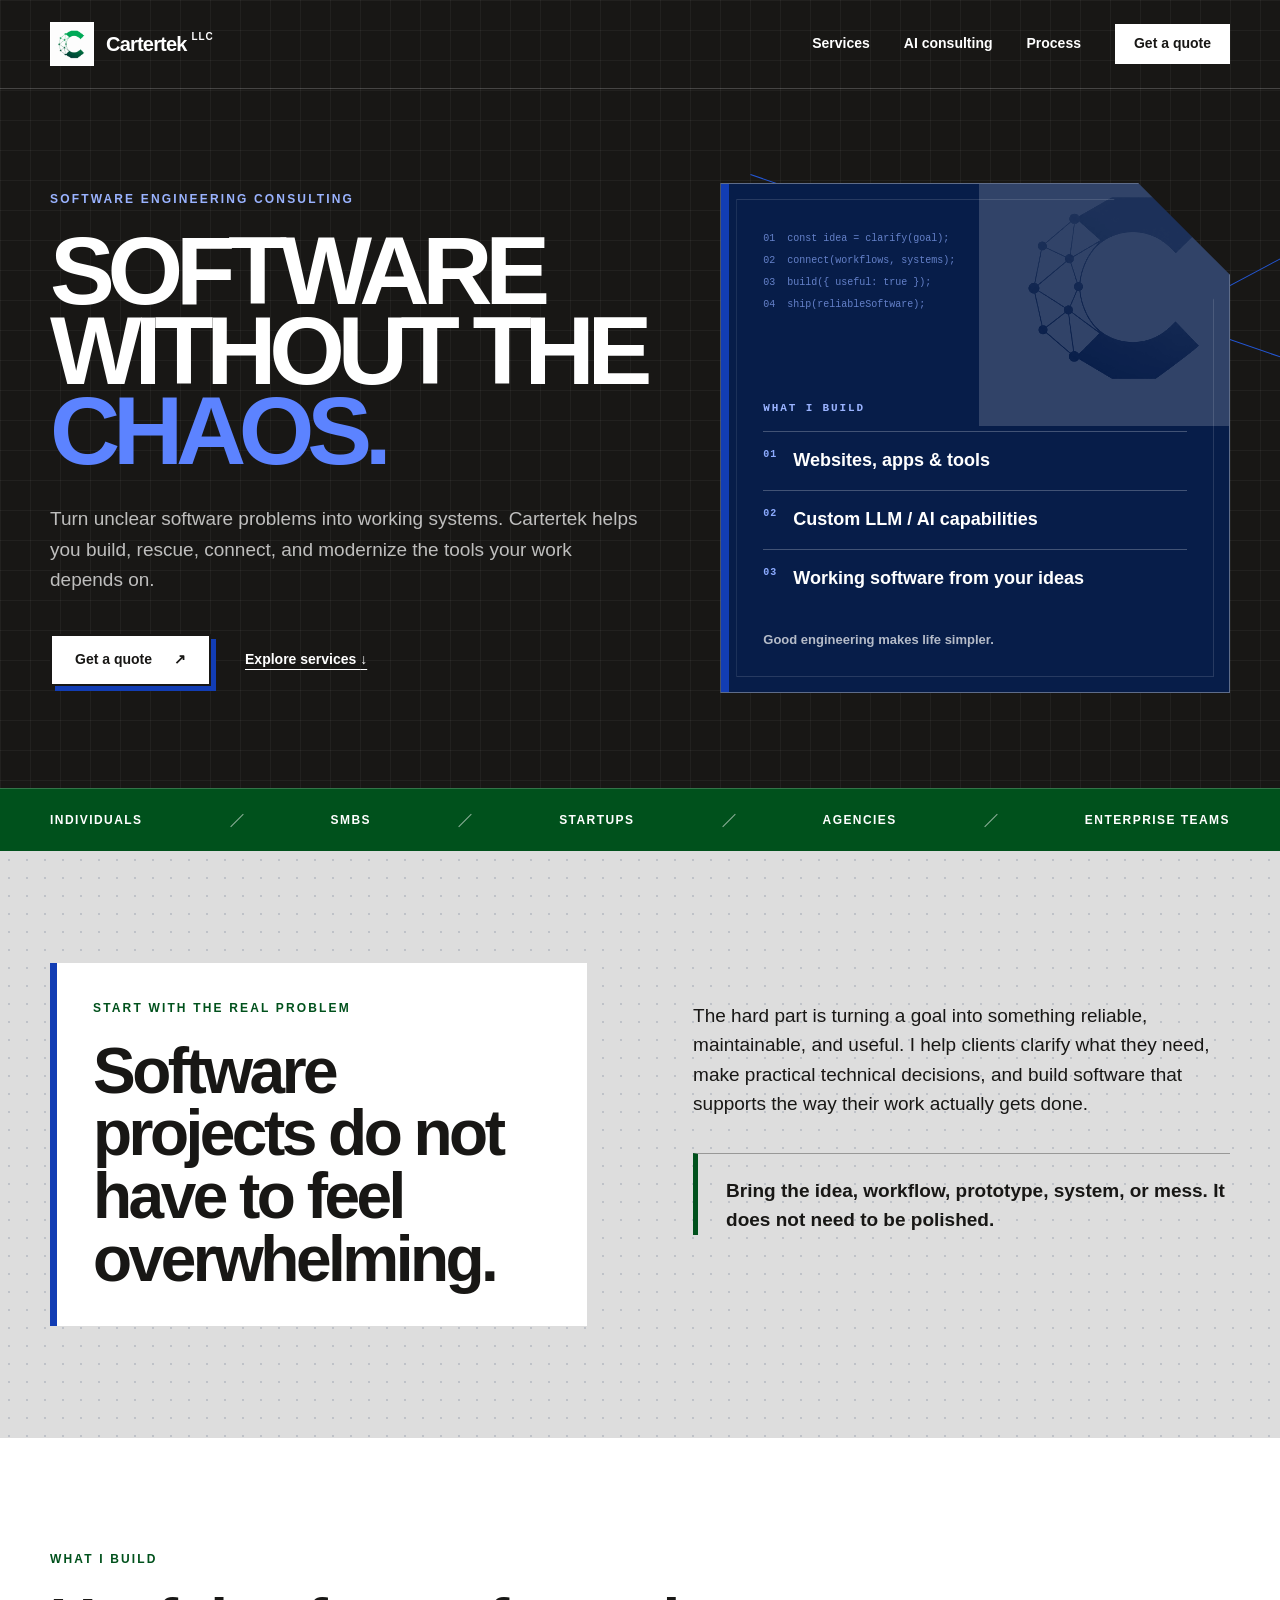
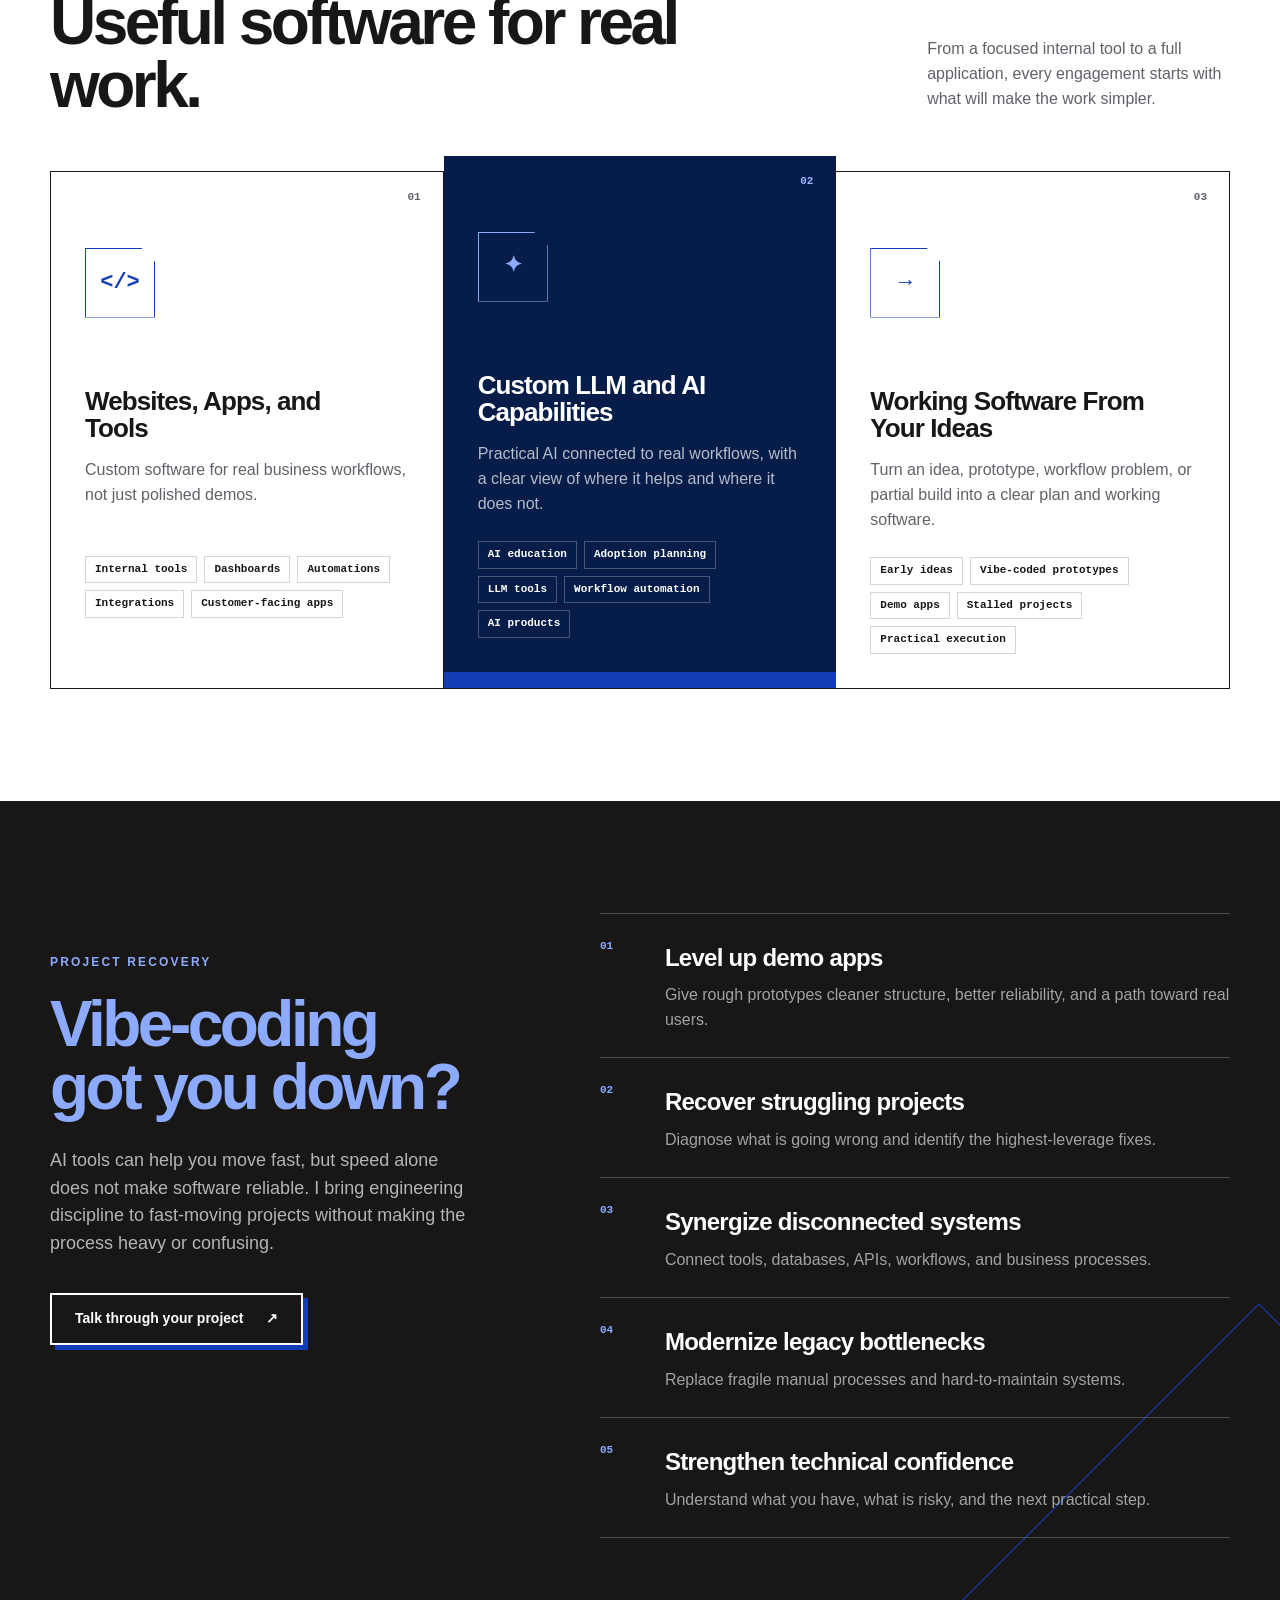
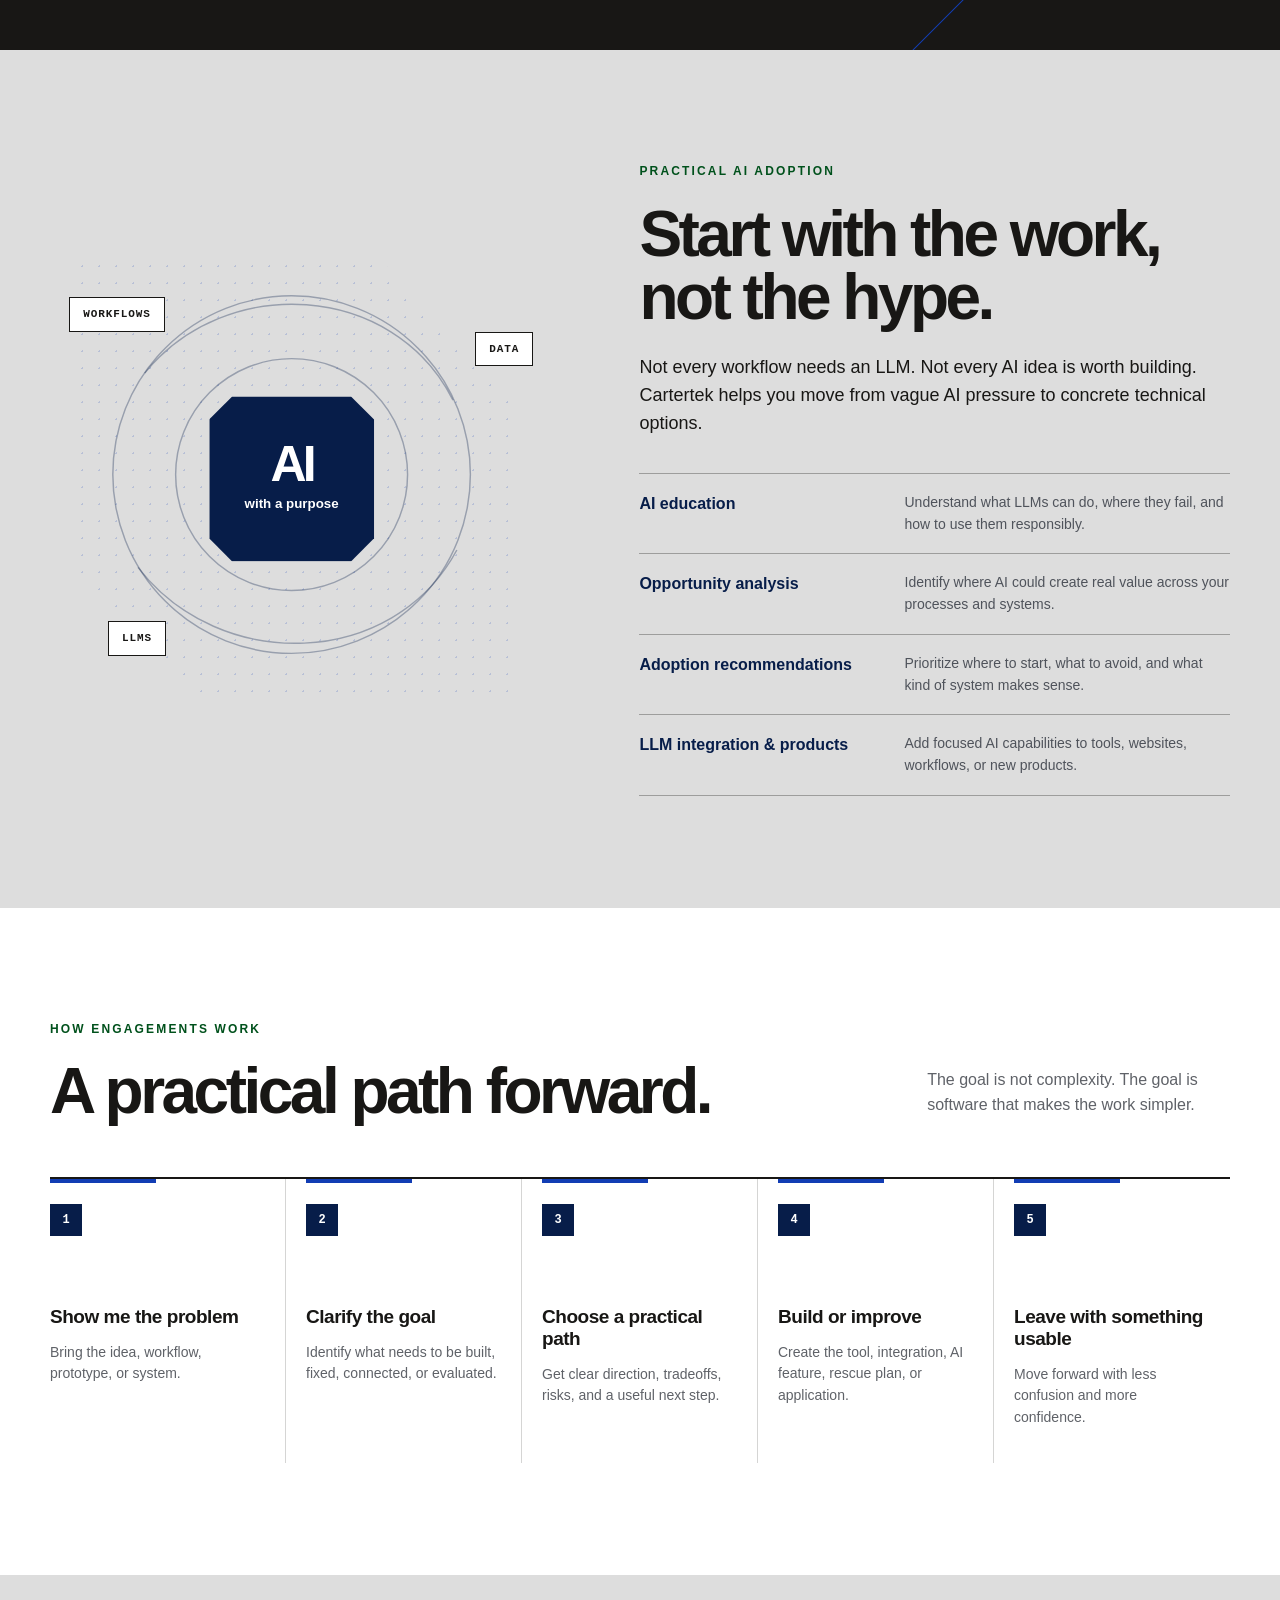
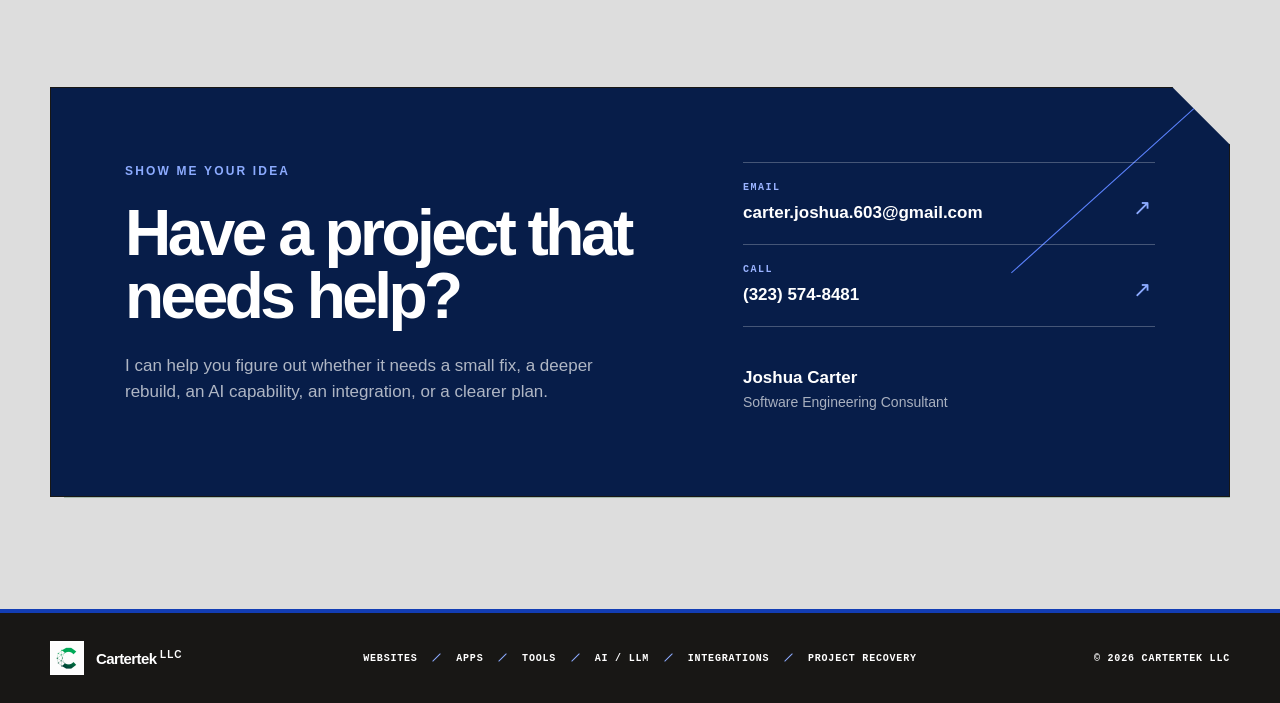
==== index.html @ 367c7fe3 "Align site visuals with Cartertek branding" ====
<!doctype html>
<html lang="en">
<head>
  <meta charset="utf-8">
  <meta name="viewport" content="width=device-width, initial-scale=1">
  <title>Cartertek LLC | Software Engineering Consulting</title>
  <meta name="description" content="Cartertek LLC builds websites, apps, tools, integrations, and practical AI capabilities. Turn your idea, prototype, or struggling project into working software.">
  <meta name="theme-color" content="#181715">
  <meta name="robots" content="index, follow">
  <meta property="og:type" content="website">
  <meta property="og:title" content="Cartertek LLC | Software Without The Chaos">
  <meta property="og:description" content="Practical software engineering for individuals, SMBs, startups, agencies, and enterprise teams.">
  <meta property="og:url" content="https://cartertek.ai/">
  <meta property="og:image" content="https://cartertek.ai/logo-full-square.png">
  <meta property="og:image:alt" content="Cartertek logo">
  <meta name="twitter:card" content="summary_large_image">
  <meta name="twitter:image" content="https://cartertek.ai/logo-full-square.png">
  <link rel="canonical" href="https://cartertek.ai/">
  <link rel="icon" href="favicon-192.png" type="image/png" sizes="192x192">
  <link rel="apple-touch-icon" href="favicon-192.png">
  <link rel="stylesheet" href="styles.css">
</head>
<body>
  <a class="skip-link" href="#main">Skip to content</a>

  <header class="site-header">
    <div class="shell nav-wrap">
      <a class="brand" href="#top" aria-label="Cartertek home">
        <img class="brand-mark" src="logo-full-square.png" alt="" width="44" height="44">
        <span>Cartertek <small>LLC</small></span>
      </a>
      <button class="nav-toggle" type="button" aria-expanded="false" aria-controls="site-nav">
        <span class="sr-only">Toggle navigation</span>
        <span></span><span></span>
      </button>
      <nav id="site-nav" class="site-nav" aria-label="Primary navigation">
        <a href="#services">Services</a>
        <a href="#ai">AI consulting</a>
        <a href="#process">Process</a>
        <a class="button button-small" href="#contact">Get a quote</a>
      </nav>
    </div>
  </header>

  <main id="main">
    <section id="top" class="hero">
      <div class="shell hero-grid">
        <div class="hero-copy">
          <p class="eyebrow">Software engineering consulting</p>
          <h1>Software<br>Without The<br><em>Chaos.</em></h1>
          <p class="hero-lede">Turn unclear software problems into working systems. Cartertek helps you build, rescue, connect, and modernize the tools your work depends on.</p>
          <div class="hero-actions">
            <a class="button" href="mailto:carter.joshua.603@gmail.com?subject=Cartertek%20project%20inquiry">Get a quote <span aria-hidden="true">↗</span></a>
            <a class="text-link" href="#services">Explore services <span aria-hidden="true">↓</span></a>
          </div>
        </div>
        <div class="hero-panel" aria-label="Cartertek service overview">
          <div class="code-field" aria-hidden="true">
            <span>01&nbsp; const idea = clarify(goal);</span>
            <span>02&nbsp; connect(workflows, systems);</span>
            <span>03&nbsp; build({ useful: true });</span>
            <span>04&nbsp; ship(reliableSoftware);</span>
          </div>
          <img class="hero-brand-mark" src="logo-full-square.png" alt="" width="1024" height="1024">
          <p class="panel-kicker">What I build</p>
          <ul>
            <li><span>01</span> Websites, apps &amp; tools</li>
            <li><span>02</span> Custom LLM / AI capabilities</li>
            <li><span>03</span> Working software from your ideas</li>
          </ul>
          <p class="panel-note">Good engineering makes life simpler.</p>
        </div>
      </div>
      <div class="audience-strip" aria-label="Clients served">
        <div class="shell">
          <span>Individuals</span><i></i><span>SMBs</span><i></i><span>Startups</span><i></i><span>Agencies</span><i></i><span>Enterprise teams</span>
        </div>
      </div>
    </section>

    <section class="intro section">
      <div class="shell split">
        <div>
          <p class="eyebrow">Start with the real problem</p>
          <h2>Software projects do not have to feel overwhelming.</h2>
        </div>
        <div class="intro-copy">
          <p>The hard part is turning a goal into something reliable, maintainable, and useful. I help clients clarify what they need, make practical technical decisions, and build software that supports the way their work actually gets done.</p>
          <p class="pull-quote">Bring the idea, workflow, prototype, system, or mess. It does not need to be polished.</p>
        </div>
      </div>
    </section>

    <section id="services" class="services section">
      <div class="shell">
        <div class="section-heading">
          <div>
            <p class="eyebrow">What I build</p>
            <h2>Useful software for real work.</h2>
          </div>
          <p>From a focused internal tool to a full application, every engagement starts with what will make the work simpler.</p>
        </div>
        <div class="service-grid">
          <article class="service-card">
            <span class="card-number">01</span>
            <div class="service-icon" aria-hidden="true">&lt;/&gt;</div>
            <h3>Websites, Apps, and Tools</h3>
            <p>Custom software for real business workflows, not just polished demos.</p>
            <ul class="tag-list" aria-label="Examples">
              <li>Internal tools</li><li>Dashboards</li><li>Automations</li><li>Integrations</li><li>Customer-facing apps</li>
            </ul>
          </article>
          <article class="service-card featured">
            <span class="card-number">02</span>
            <div class="service-icon" aria-hidden="true">✦</div>
            <h3>Custom LLM and AI Capabilities</h3>
            <p>Practical AI connected to real workflows, with a clear view of where it helps and where it does not.</p>
            <ul class="tag-list" aria-label="Examples">
              <li>AI education</li><li>Adoption planning</li><li>LLM tools</li><li>Workflow automation</li><li>AI products</li>
            </ul>
          </article>
          <article class="service-card">
            <span class="card-number">03</span>
            <div class="service-icon" aria-hidden="true">→</div>
            <h3>Working Software From Your Ideas</h3>
            <p>Turn an idea, prototype, workflow problem, or partial build into a clear plan and working software.</p>
            <ul class="tag-list" aria-label="Examples">
              <li>Early ideas</li><li>Vibe-coded prototypes</li><li>Demo apps</li><li>Stalled projects</li><li>Practical execution</li>
            </ul>
          </article>
        </div>
      </div>
    </section>

    <section class="recovery section">
      <div class="shell recovery-grid">
        <div class="recovery-lead">
          <p class="eyebrow light">Project recovery</p>
          <h2>Vibe-coding got you down?</h2>
          <p>AI tools can help you move fast, but speed alone does not make software reliable. I bring engineering discipline to fast-moving projects without making the process heavy or confusing.</p>
          <a class="button button-light" href="#contact">Talk through your project <span aria-hidden="true">↗</span></a>
        </div>
        <div class="capability-list">
          <article>
            <span>01</span><div><h3>Level up demo apps</h3><p>Give rough prototypes cleaner structure, better reliability, and a path toward real users.</p></div>
          </article>
          <article>
            <span>02</span><div><h3>Recover struggling projects</h3><p>Diagnose what is going wrong and identify the highest-leverage fixes.</p></div>
          </article>
          <article>
            <span>03</span><div><h3>Synergize disconnected systems</h3><p>Connect tools, databases, APIs, workflows, and business processes.</p></div>
          </article>
          <article>
            <span>04</span><div><h3>Modernize legacy bottlenecks</h3><p>Replace fragile manual processes and hard-to-maintain systems.</p></div>
          </article>
          <article>
            <span>05</span><div><h3>Strengthen technical confidence</h3><p>Understand what you have, what is risky, and the next practical step.</p></div>
          </article>
        </div>
      </div>
    </section>

    <section id="ai" class="ai-section section">
      <div class="shell ai-grid">
        <div class="ai-visual" aria-hidden="true">
          <div class="signal signal-a">Workflows</div>
          <div class="signal signal-b">Data</div>
          <div class="signal signal-c">LLMs</div>
          <div class="signal-core"><span>AI</span><small>with a purpose</small></div>
          <svg viewBox="0 0 500 500" focusable="false">
            <circle cx="250" cy="250" r="185"></circle>
            <circle cx="250" cy="250" r="120"></circle>
            <path d="M98 145C181 42 355 50 417 173M91 346c85 110 264 105 330-18"></path>
          </svg>
        </div>
        <div class="ai-copy">
          <p class="eyebrow">Practical AI adoption</p>
          <h2>Start with the work, not the hype.</h2>
          <p>Not every workflow needs an LLM. Not every AI idea is worth building. Cartertek helps you move from vague AI pressure to concrete technical options.</p>
          <div class="ai-offers">
            <p><strong>AI education</strong><span>Understand what LLMs can do, where they fail, and how to use them responsibly.</span></p>
            <p><strong>Opportunity analysis</strong><span>Identify where AI could create real value across your processes and systems.</span></p>
            <p><strong>Adoption recommendations</strong><span>Prioritize where to start, what to avoid, and what kind of system makes sense.</span></p>
            <p><strong>LLM integration &amp; products</strong><span>Add focused AI capabilities to tools, websites, workflows, or new products.</span></p>
          </div>
        </div>
      </div>
    </section>

    <section id="process" class="process section">
      <div class="shell">
        <div class="section-heading">
          <div><p class="eyebrow">How engagements work</p><h2>A practical path forward.</h2></div>
          <p>The goal is not complexity. The goal is software that makes the work simpler.</p>
        </div>
        <ol class="process-list">
          <li><span>1</span><h3>Show me the problem</h3><p>Bring the idea, workflow, prototype, or system.</p></li>
          <li><span>2</span><h3>Clarify the goal</h3><p>Identify what needs to be built, fixed, connected, or evaluated.</p></li>
          <li><span>3</span><h3>Choose a practical path</h3><p>Get clear direction, tradeoffs, risks, and a useful next step.</p></li>
          <li><span>4</span><h3>Build or improve</h3><p>Create the tool, integration, AI feature, rescue plan, or application.</p></li>
          <li><span>5</span><h3>Leave with something usable</h3><p>Move forward with less confusion and more confidence.</p></li>
        </ol>
      </div>
    </section>

    <section id="contact" class="contact section">
      <div class="shell contact-card">
        <div>
          <p class="eyebrow light">Show me your idea</p>
          <h2>Have a project that needs help?</h2>
          <p>I can help you figure out whether it needs a small fix, a deeper rebuild, an AI capability, an integration, or a clearer plan.</p>
        </div>
        <div class="contact-actions">
          <a class="contact-link" href="mailto:carter.joshua.603@gmail.com?subject=Cartertek%20project%20inquiry">
            <span>Email</span>
            <strong>carter.joshua.603@gmail.com</strong>
            <i aria-hidden="true">↗</i>
          </a>
          <a class="contact-link" href="tel:+13235748481">
            <span>Call</span>
            <strong>(323) 574-8481</strong>
            <i aria-hidden="true">↗</i>
          </a>
          <p class="consultant"><strong>Joshua Carter</strong><br>Software Engineering Consultant</p>
        </div>
      </div>
    </section>
  </main>

  <footer class="site-footer">
    <div class="shell footer-grid">
      <a class="brand footer-brand" href="#top"><img class="brand-mark" src="logo-full-square.png" alt="" width="44" height="44"><span>Cartertek <small>LLC</small></span></a>
      <p>Websites <i></i> Apps <i></i> Tools <i></i> AI / LLM <i></i> Integrations <i></i> Project Recovery</p>
      <p>© <span id="year">2026</span> Cartertek LLC</p>
    </div>
  </footer>
  <script src="script.js"></script>
</body>
</html>
---- styles.css ----
:root {
  --ink: #181715;
  --navy: #071d49;
  --cobalt: #123db4;
  --blue: #2357d7;
  --green: #00511c;
  --gray: #dddddd;
  --paper: #ffffff;
  --muted: #5f6268;
  --line: rgba(24, 23, 21, .18);
  --shell: min(1180px, calc(100% - 40px));
}

* { box-sizing: border-box; }
html { scroll-behavior: smooth; }
body {
  margin: 0;
  color: var(--ink);
  background: var(--paper);
  font-family: Arial, Helvetica, sans-serif;
  font-size: 16px;
  line-height: 1.55;
  -webkit-font-smoothing: antialiased;
  overflow-x: hidden;
}
a { color: inherit; }
button, a { -webkit-tap-highlight-color: transparent; }
a:focus-visible, button:focus-visible { outline: 3px solid #5c83ff; outline-offset: 4px; }
.shell { width: var(--shell); margin-inline: auto; }
.section { padding: 112px 0; }
.sr-only {
  position: absolute; width: 1px; height: 1px; padding: 0; margin: -1px;
  overflow: hidden; clip: rect(0, 0, 0, 0); white-space: nowrap; border: 0;
}
.skip-link {
  position: fixed; left: 16px; top: -60px; z-index: 100;
  padding: 12px 18px; background: var(--paper); color: var(--ink); font-weight: 800;
}
.skip-link:focus { top: 16px; }

.site-header {
  position: absolute; inset: 0 0 auto; z-index: 20;
  color: var(--paper); border-bottom: 1px solid rgba(255,255,255,.2);
}
.nav-wrap { height: 88px; display: flex; align-items: center; justify-content: space-between; }
.brand { display: inline-flex; align-items: center; gap: 12px; font-weight: 850; font-size: 20px; text-decoration: none; letter-spacing: -.04em; }
.brand small { font-size: 10px; letter-spacing: .1em; vertical-align: top; }
.brand-mark {
  width: 44px; height: 44px; object-fit: cover; display: block;
  border: 1px solid rgba(255,255,255,.3); background: var(--paper);
}
.site-nav { display: flex; align-items: center; gap: 34px; }
.site-nav > a { font-size: 14px; font-weight: 700; text-decoration: none; }
.site-nav > a:not(.button):hover { color: #9ab3ff; }
.nav-toggle { display: none; }
.button {
  display: inline-flex; align-items: center; justify-content: center; gap: 22px; min-height: 52px;
  padding: 0 23px; border: 2px solid var(--ink); background: var(--paper); color: var(--ink);
  font-size: 14px; font-weight: 850; text-decoration: none; box-shadow: 5px 5px 0 var(--cobalt);
  transition: transform .2s, box-shadow .2s, background .2s;
}
.button:hover { transform: translate(2px, 2px); box-shadow: 2px 2px 0 var(--cobalt); background: var(--gray); }
.button-small { min-height: 40px; padding: 0 17px; box-shadow: none; border-color: var(--paper); }

.hero {
  position: relative; overflow: hidden; padding-top: 88px; color: var(--paper);
  background-color: var(--ink);
  background-image:
    linear-gradient(rgba(255,255,255,.045) 1px, transparent 1px),
    linear-gradient(90deg, rgba(255,255,255,.045) 1px, transparent 1px);
  background-size: 30px 30px;
}
.hero::before, .hero::after {
  content: ""; position: absolute; pointer-events: none; z-index: 0;
  width: 48vw; height: 1px; background: var(--blue); transform-origin: right center;
}
.hero::before { right: -8vw; top: 24%; transform: rotate(-28deg); }
.hero::after { right: -4vw; top: 44%; transform: rotate(19deg); }
.hero-grid { position: relative; z-index: 1; min-height: 700px; display: grid; grid-template-columns: 1.08fr .92fr; align-items: center; gap: 72px; padding-block: 70px; }
.eyebrow { margin: 0 0 22px; color: var(--green); font-size: 12px; font-weight: 900; text-transform: uppercase; letter-spacing: .18em; }
.eyebrow.light { color: #8cabff; }
.hero .eyebrow { color: #9ab3ff; }
.hero h1 {
  max-width: 730px; margin: 0; font-size: clamp(64px, 7.6vw, 112px); line-height: .82;
  letter-spacing: -.075em; text-transform: uppercase; font-weight: 900;
}
.hero h1 em { color: #5c83ff; font-style: normal; }
.hero-lede { max-width: 620px; margin: 34px 0 0; color: rgba(255,255,255,.72); font-size: 19px; line-height: 1.6; }
.hero-actions { display: flex; align-items: center; gap: 34px; margin-top: 38px; }
.text-link { color: var(--paper); font-size: 14px; font-weight: 800; text-underline-offset: 5px; }
.hero-panel {
  position: relative; min-height: 510px; display: flex; flex-direction: column; justify-content: flex-end;
  overflow: hidden; padding: 42px; color: var(--paper); background: var(--navy);
  border: 1px solid rgba(255,255,255,.35); clip-path: polygon(0 0, 82% 0, 100% 18%, 100% 100%, 0 100%);
  box-shadow: inset 8px 0 0 var(--cobalt);
}
.hero-panel::before {
  content: ""; position: absolute; inset: 15px; border: 1px solid rgba(255,255,255,.13);
  clip-path: polygon(0 0, 79% 0, 100% 21%, 100% 100%, 0 100%); pointer-events: none;
}
.hero-brand-mark {
  position: absolute; width: 280px; height: 280px; object-fit: cover; top: -38px; right: -30px;
  opacity: .17; mix-blend-mode: screen; filter: grayscale(1) contrast(1.5);
}
.code-field {
  position: absolute; top: 48px; left: 42px; z-index: 1; display: grid; gap: 8px;
  color: #8cabff; font: 10px/1.4 "Courier New", monospace; opacity: .7;
}
.panel-kicker { position: relative; margin: 0 0 16px; color: #9ab3ff; font: 700 11px/1.2 "Courier New", monospace; text-transform: uppercase; letter-spacing: .17em; }
.hero-panel ul { position: relative; margin: 0; padding: 0; list-style: none; }
.hero-panel li { display: flex; gap: 16px; padding: 15px 0; border-top: 1px solid rgba(255,255,255,.24); font-size: 18px; font-weight: 800; }
.hero-panel li span { padding-top: 3px; color: #8cabff; font: 700 10px/1 "Courier New", monospace; letter-spacing: .1em; }
.panel-note { position: relative; margin: 22px 0 0; color: rgba(255,255,255,.7); font-size: 13px; font-weight: 750; }
.audience-strip { position: relative; z-index: 2; color: var(--paper); background: var(--green); border-top: 1px solid rgba(255,255,255,.2); }
.audience-strip .shell { min-height: 62px; display: flex; align-items: center; justify-content: space-between; gap: 22px; font-size: 12px; font-weight: 900; text-transform: uppercase; letter-spacing: .12em; }
.audience-strip i { width: 18px; height: 1px; background: rgba(255,255,255,.55); transform: rotate(-45deg); }

.split { display: grid; grid-template-columns: 1fr 1fr; gap: 9%; align-items: start; }
h2 { margin: 0; font-size: clamp(42px, 5vw, 70px); line-height: .98; letter-spacing: -.055em; }
.intro {
  background-color: var(--gray);
  background-image: radial-gradient(rgba(7,29,73,.14) 1px, transparent 1px);
  background-size: 18px 18px;
}
.intro .split > div:first-child { padding: 36px; background: var(--paper); border-left: 7px solid var(--cobalt); }
.intro-copy { padding-top: 38px; font-size: 19px; }
.intro-copy > p:first-child { margin-top: 0; }
.pull-quote { margin: 34px 0 0; padding: 22px 0 0 28px; border-top: 1px solid rgba(24,23,21,.35); border-left: 5px solid var(--green); font-weight: 800; }
.section-heading { display: grid; grid-template-columns: 1.7fr .7fr; gap: 12%; align-items: end; margin-bottom: 54px; }
.section-heading > p { margin: 0 0 5px; color: var(--muted); }

.services { background: var(--paper); }
.service-grid { display: grid; grid-template-columns: repeat(3, 1fr); border: 1px solid var(--ink); }
.service-card { position: relative; min-height: 500px; padding: 34px; border-right: 1px solid var(--ink); background: var(--paper); }
.service-card:last-child { border-right: 0; }
.service-card.featured { color: var(--paper); background: var(--navy); transform: translateY(-16px); box-shadow: 0 16px 0 var(--cobalt); }
.card-number { position: absolute; top: 20px; right: 22px; color: var(--muted); font: 700 11px/1 "Courier New", monospace; }
.featured .card-number { color: #9ab3ff; }
.service-icon {
  width: 70px; height: 70px; display: grid; place-items: center; margin: 42px 0 70px;
  border: 1px solid currentColor; color: var(--cobalt); font: 900 22px/1 "Courier New", monospace;
  clip-path: polygon(0 0, 80% 0, 100% 20%, 100% 100%, 0 100%);
}
.featured .service-icon { color: #8cabff; }
.service-card h3 { max-width: 290px; margin: 0; font-size: 26px; line-height: 1.05; letter-spacing: -.035em; }
.service-card p { min-height: 73px; color: var(--muted); }
.featured p { color: rgba(255,255,255,.7); }
.tag-list { display: flex; flex-wrap: wrap; gap: 7px; margin: 25px 0 0; padding: 0; list-style: none; }
.tag-list li { padding: 5px 9px; border: 1px solid var(--line); font: 700 11px/1.4 "Courier New", monospace; }
.featured .tag-list li { border-color: rgba(255,255,255,.25); }

.recovery { position: relative; overflow: hidden; color: var(--paper); background: var(--ink); }
.recovery::after {
  content: ""; position: absolute; width: 600px; height: 600px; right: -280px; bottom: -380px;
  border: 1px solid var(--cobalt); transform: rotate(45deg); pointer-events: none;
}
.recovery-grid { position: relative; z-index: 1; display: grid; grid-template-columns: .8fr 1.2fr; gap: 11%; align-items: start; }
.recovery-lead { position: sticky; top: 40px; }
.recovery-lead h2 { color: #8cabff; }
.recovery-lead > p:not(.eyebrow) { max-width: 470px; margin: 28px 0 35px; color: rgba(255,255,255,.68); font-size: 18px; }
.button-light { background: transparent; color: var(--paper); border-color: var(--paper); box-shadow: 5px 5px 0 var(--cobalt); }
.capability-list article { display: grid; grid-template-columns: 45px 1fr; gap: 20px; padding: 25px 0; border-top: 1px solid rgba(255,255,255,.23); }
.capability-list article:last-child { border-bottom: 1px solid rgba(255,255,255,.23); }
.capability-list article > span { color: #8cabff; font: 700 11px/1.4 "Courier New", monospace; }
.capability-list h3 { margin: 0; font-size: 24px; letter-spacing: -.03em; }
.capability-list p { margin: 7px 0 0; color: rgba(255,255,255,.6); }

.ai-section { overflow: hidden; background: var(--gray); }
.ai-grid { display: grid; grid-template-columns: .9fr 1.1fr; gap: 9%; align-items: center; }
.ai-visual { position: relative; aspect-ratio: 1; }
.ai-visual::before {
  content: ""; position: absolute; inset: 5%; background-image: radial-gradient(var(--cobalt) 1px, transparent 1px);
  background-size: 17px 17px; opacity: .18; clip-path: polygon(0 0, 70% 0, 100% 30%, 100% 100%, 30% 100%, 0 70%);
}
.ai-visual svg { position: relative; width: 100%; height: 100%; fill: none; stroke: rgba(7,29,73,.32); stroke-width: 1.5; animation: spin 50s linear infinite; }
.signal-core {
  position: absolute; z-index: 2; inset: 50% auto auto 50%; width: 165px; height: 165px; display: grid; place-content: center;
  text-align: center; color: var(--paper); background: var(--navy); transform: translate(-50%, -50%);
  clip-path: polygon(14% 0, 86% 0, 100% 14%, 100% 86%, 86% 100%, 14% 100%, 0 86%, 0 14%);
}
.signal-core span { font-size: 50px; font-weight: 900; line-height: .8; letter-spacing: -.08em; }
.signal-core small { margin-top: 10px; font-weight: 750; }
.signal {
  position: absolute; z-index: 3; padding: 9px 13px; border: 1px solid var(--ink);
  background: var(--paper); font: 700 11px/1.3 "Courier New", monospace; text-transform: uppercase; letter-spacing: .08em;
}
.signal-a { top: 13%; left: 4%; }.signal-b { top: 20%; right: 0; }.signal-c { bottom: 14%; left: 12%; }
@keyframes spin { to { transform: rotate(360deg); } }
.ai-copy > p:not(.eyebrow) { max-width: 630px; margin: 26px 0 35px; font-size: 18px; }
.ai-offers { border-top: 1px solid rgba(24,23,21,.32); }
.ai-offers p { display: grid; grid-template-columns: 1fr 1.35fr; gap: 24px; margin: 0; padding: 18px 0; border-bottom: 1px solid rgba(24,23,21,.32); }
.ai-offers strong { color: var(--navy); }
.ai-offers span { color: #4f535b; font-size: 14px; }

.process { background: var(--paper); }
.process-list { display: grid; grid-template-columns: repeat(5, 1fr); margin: 0; padding: 0; list-style: none; border-top: 2px solid var(--ink); }
.process-list li { position: relative; min-height: 260px; padding: 25px 20px 20px 0; border-right: 1px solid var(--line); }
.process-list li::after { content: ""; position: absolute; top: 0; left: 0; width: 45%; height: 4px; background: var(--cobalt); }
.process-list li + li { padding-left: 20px; }
.process-list li + li::after { left: 20px; }
.process-list li:last-child { border-right: 0; }
.process-list span { display: grid; place-items: center; width: 32px; height: 32px; margin-bottom: 70px; color: var(--paper); background: var(--navy); font: 700 12px/1 "Courier New", monospace; }
.process-list h3 { margin: 0; font-size: 19px; line-height: 1.15; letter-spacing: -.025em; }
.process-list p { color: var(--muted); font-size: 14px; }

.contact { background: var(--gray); }
.contact-card {
  position: relative; overflow: hidden; display: grid; grid-template-columns: 1fr .8fr; gap: 10%; padding: 74px;
  color: var(--paper); background: var(--navy); border: 1px solid var(--ink); box-shadow: 14px 14px 0 var(--green);
  clip-path: polygon(0 0, calc(100% - 58px) 0, 100% 58px, 100% 100%, 0 100%);
}
.contact-card::before {
  content: ""; position: absolute; width: 330px; height: 1px; top: 74px; right: -70px;
  background: #5c83ff; transform: rotate(-42deg);
}
.contact-card h2 { max-width: 650px; }
.contact-card > div:first-child > p:last-child { max-width: 600px; margin-top: 25px; color: rgba(255,255,255,.68); font-size: 17px; }
.contact-link { position: relative; display: block; padding: 18px 38px 18px 0; border-bottom: 1px solid rgba(255,255,255,.25); text-decoration: none; }
.contact-link:first-child { border-top: 1px solid rgba(255,255,255,.25); }
.contact-link span { display: block; color: #9ab3ff; font: 700 10px/1.4 "Courier New", monospace; text-transform: uppercase; letter-spacing: .15em; }
.contact-link strong { display: block; overflow-wrap: anywhere; margin-top: 5px; font-size: 17px; }
.contact-link i { position: absolute; top: 28px; right: 4px; color: #8cabff; font-size: 22px; font-style: normal; }
.contact-link:hover strong { color: #9ab3ff; }
.consultant { margin: 38px 0 0; color: rgba(255,255,255,.65); font-size: 14px; }
.consultant strong { color: var(--paper); font-size: 17px; }

.site-footer { padding: 28px 0; color: var(--paper); background: var(--ink); border-top: 4px solid var(--cobalt); }
.footer-grid { display: grid; grid-template-columns: 1fr 2fr 1fr; align-items: center; gap: 25px; }
.footer-grid > p { margin: 0; font: 700 10px/1.5 "Courier New", monospace; text-align: center; text-transform: uppercase; letter-spacing: .08em; }
.footer-grid > p:last-child { text-align: right; }
.footer-grid i { display: inline-block; width: 11px; height: 1px; margin: 0 7px 3px; background: #8cabff; transform: rotate(-45deg); }
.footer-brand { font-size: 15px; }.footer-brand .brand-mark { width: 34px; height: 34px; }

@media (max-width: 900px) {
  :root { --shell: min(100% - 32px, 720px); }
  .section { padding: 82px 0; }
  .nav-toggle { position: relative; z-index: 2; display: grid; gap: 6px; width: 44px; height: 44px; place-content: center; border: 1px solid rgba(255,255,255,.4); color: inherit; background: var(--ink); }
  .nav-toggle span:not(.sr-only) { display: block; width: 19px; height: 2px; background: currentColor; transition: transform .2s; }
  .nav-toggle[aria-expanded="true"] span:nth-child(2) { transform: translateY(4px) rotate(45deg); }
  .nav-toggle[aria-expanded="true"] span:nth-child(3) { transform: translateY(-4px) rotate(-45deg); }
  .site-nav { position: absolute; inset: 0; min-height: 88px; display: none; justify-content: center; padding: 88px 20px 28px; background: var(--ink); border-bottom: 1px solid rgba(255,255,255,.2); }
  .site-nav.open { display: grid; }
  .hero-grid { grid-template-columns: 1fr; padding-block: 90px 70px; }
  .hero-panel { min-height: 480px; max-width: 550px; width: 100%; margin-inline: auto; }
  .split, .section-heading, .recovery-grid, .ai-grid, .contact-card { grid-template-columns: 1fr; }
  .intro-copy { padding-top: 0; }
  .section-heading { gap: 25px; }
  .section-heading > p { max-width: 560px; }
  .service-grid { grid-template-columns: 1fr; border: 0; gap: 16px; }
  .service-card { min-height: auto; border: 1px solid var(--ink); }
  .service-card.featured { transform: none; }
  .service-icon { margin-bottom: 45px; }
  .service-card p { min-height: auto; }
  .recovery-lead { position: static; margin-bottom: 45px; }
  .ai-visual { max-width: 500px; width: 100%; margin-inline: auto; }
  .process-list { grid-template-columns: 1fr 1fr; }
  .process-list li { min-height: 220px; border-bottom: 1px solid var(--line); }
  .process-list span { margin-bottom: 40px; }
  .contact-card { gap: 45px; padding: 50px; }
  .footer-grid { grid-template-columns: 1fr; text-align: center; }
  .footer-brand { margin-inline: auto; }
  .footer-grid > p:last-child { text-align: center; }
}

@media (max-width: 560px) {
  :root { --shell: calc(100% - 28px); }
  .section { padding: 68px 0; }
  h2 { font-size: 42px; }
  .brand { font-size: 17px; }
  .brand-mark { width: 38px; height: 38px; }
  .hero-grid { min-height: auto; gap: 60px; padding-block: 76px 56px; }
  .hero h1 { font-size: clamp(45px, 14.5vw, 64px); }
  .hero-lede { font-size: 17px; }
  .hero-actions { align-items: flex-start; flex-direction: column; gap: 25px; }
  .hero-panel { min-height: 440px; padding: 28px; clip-path: polygon(0 0, 78% 0, 100% 16%, 100% 100%, 0 100%); }
  .code-field { top: 38px; left: 28px; font-size: 8px; }
  .hero-brand-mark { width: 230px; height: 230px; }
  .hero-panel li { font-size: 15px; }
  .audience-strip .shell { justify-content: center; flex-wrap: wrap; padding: 17px 0; gap: 10px 16px; }
  .audience-strip i { width: 10px; }
  .intro .split > div:first-child { padding: 28px 24px; }
  .intro-copy { font-size: 17px; }
  .service-card { padding: 27px; }
  .ai-offers p { grid-template-columns: 1fr; gap: 5px; }
  .process-list { grid-template-columns: 1fr; }
  .process-list li, .process-list li + li { min-height: auto; padding: 22px 0; border-right: 0; }
  .process-list li + li::after { left: 0; }
  .process-list span { margin-bottom: 24px; }
  .contact-card { padding: 42px 24px; box-shadow: 8px 8px 0 var(--green); clip-path: polygon(0 0, calc(100% - 36px) 0, 100% 36px, 100% 100%, 0 100%); }
  .contact-link strong { font-size: 15px; }
}

@media (prefers-reduced-motion: reduce) {
  html { scroll-behavior: auto; }
  *, *::before, *::after { animation-duration: .01ms !important; animation-iteration-count: 1 !important; transition-duration: .01ms !important; }
}
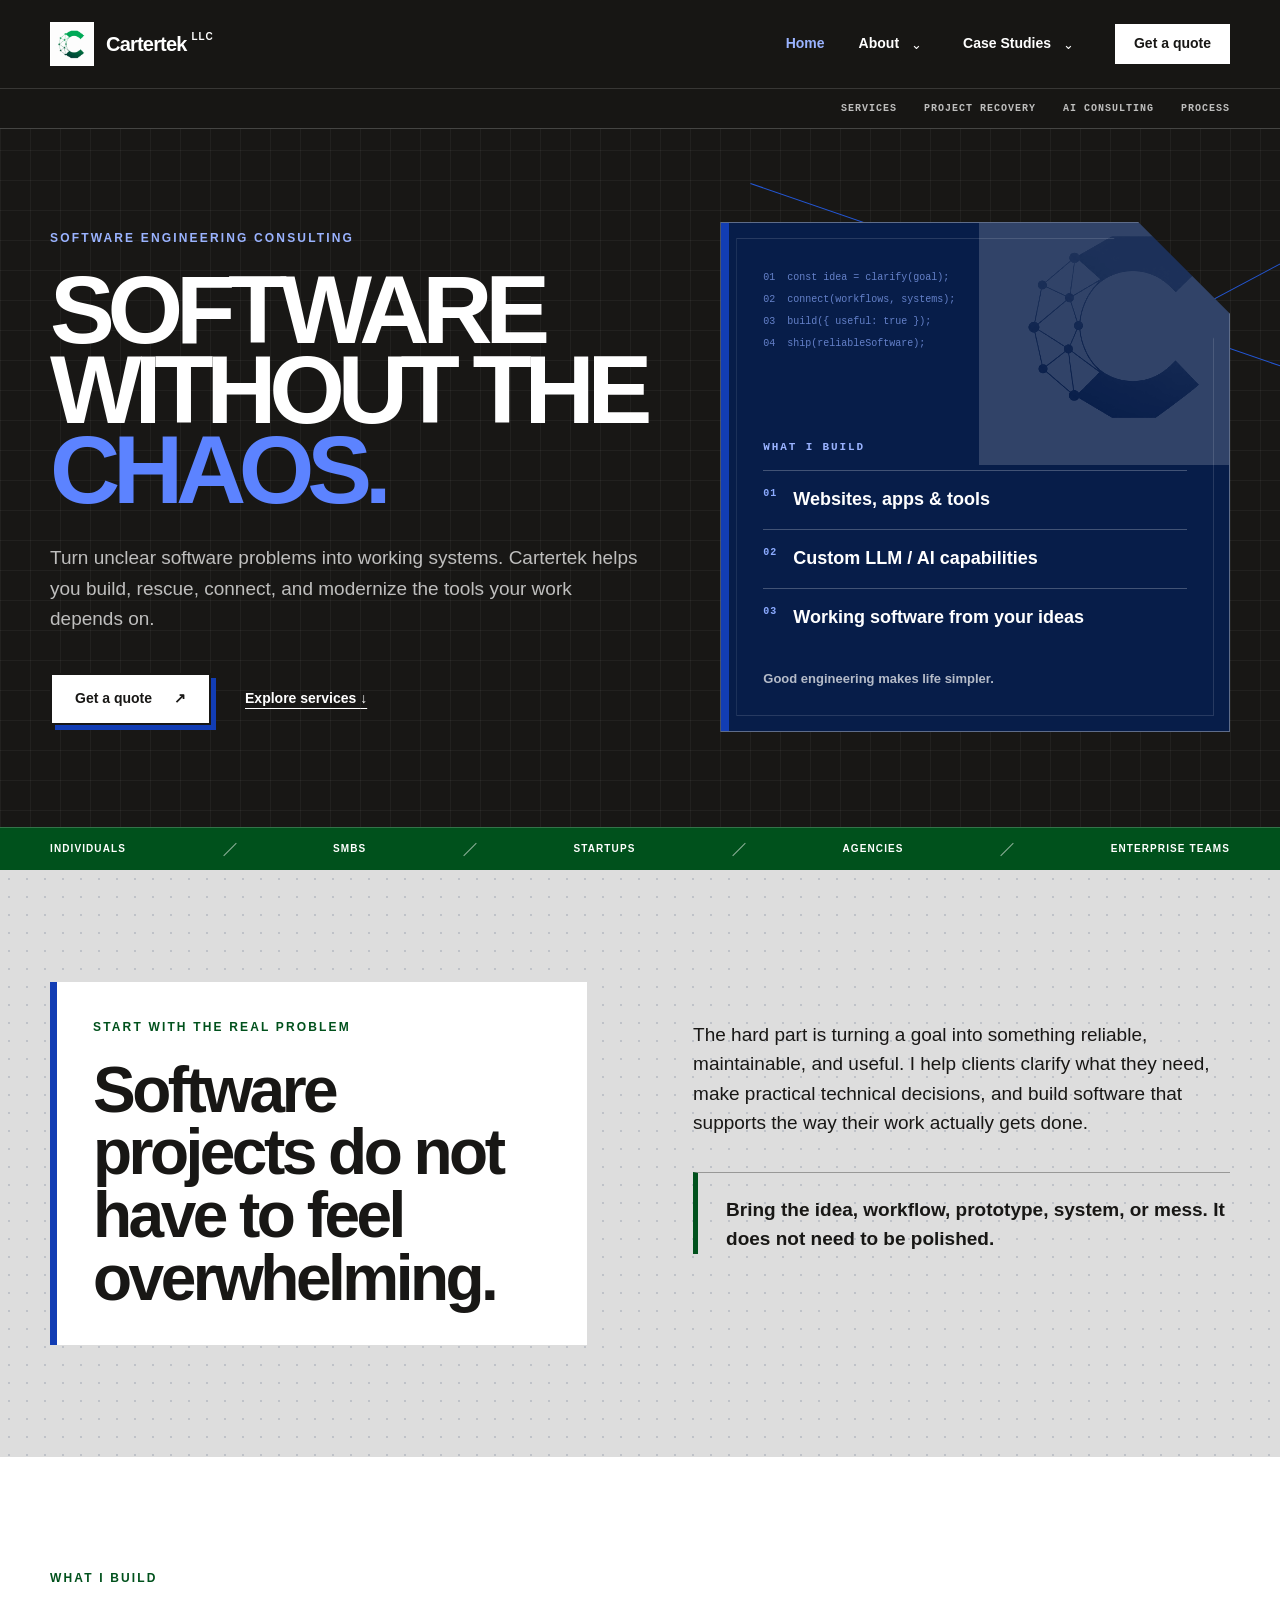
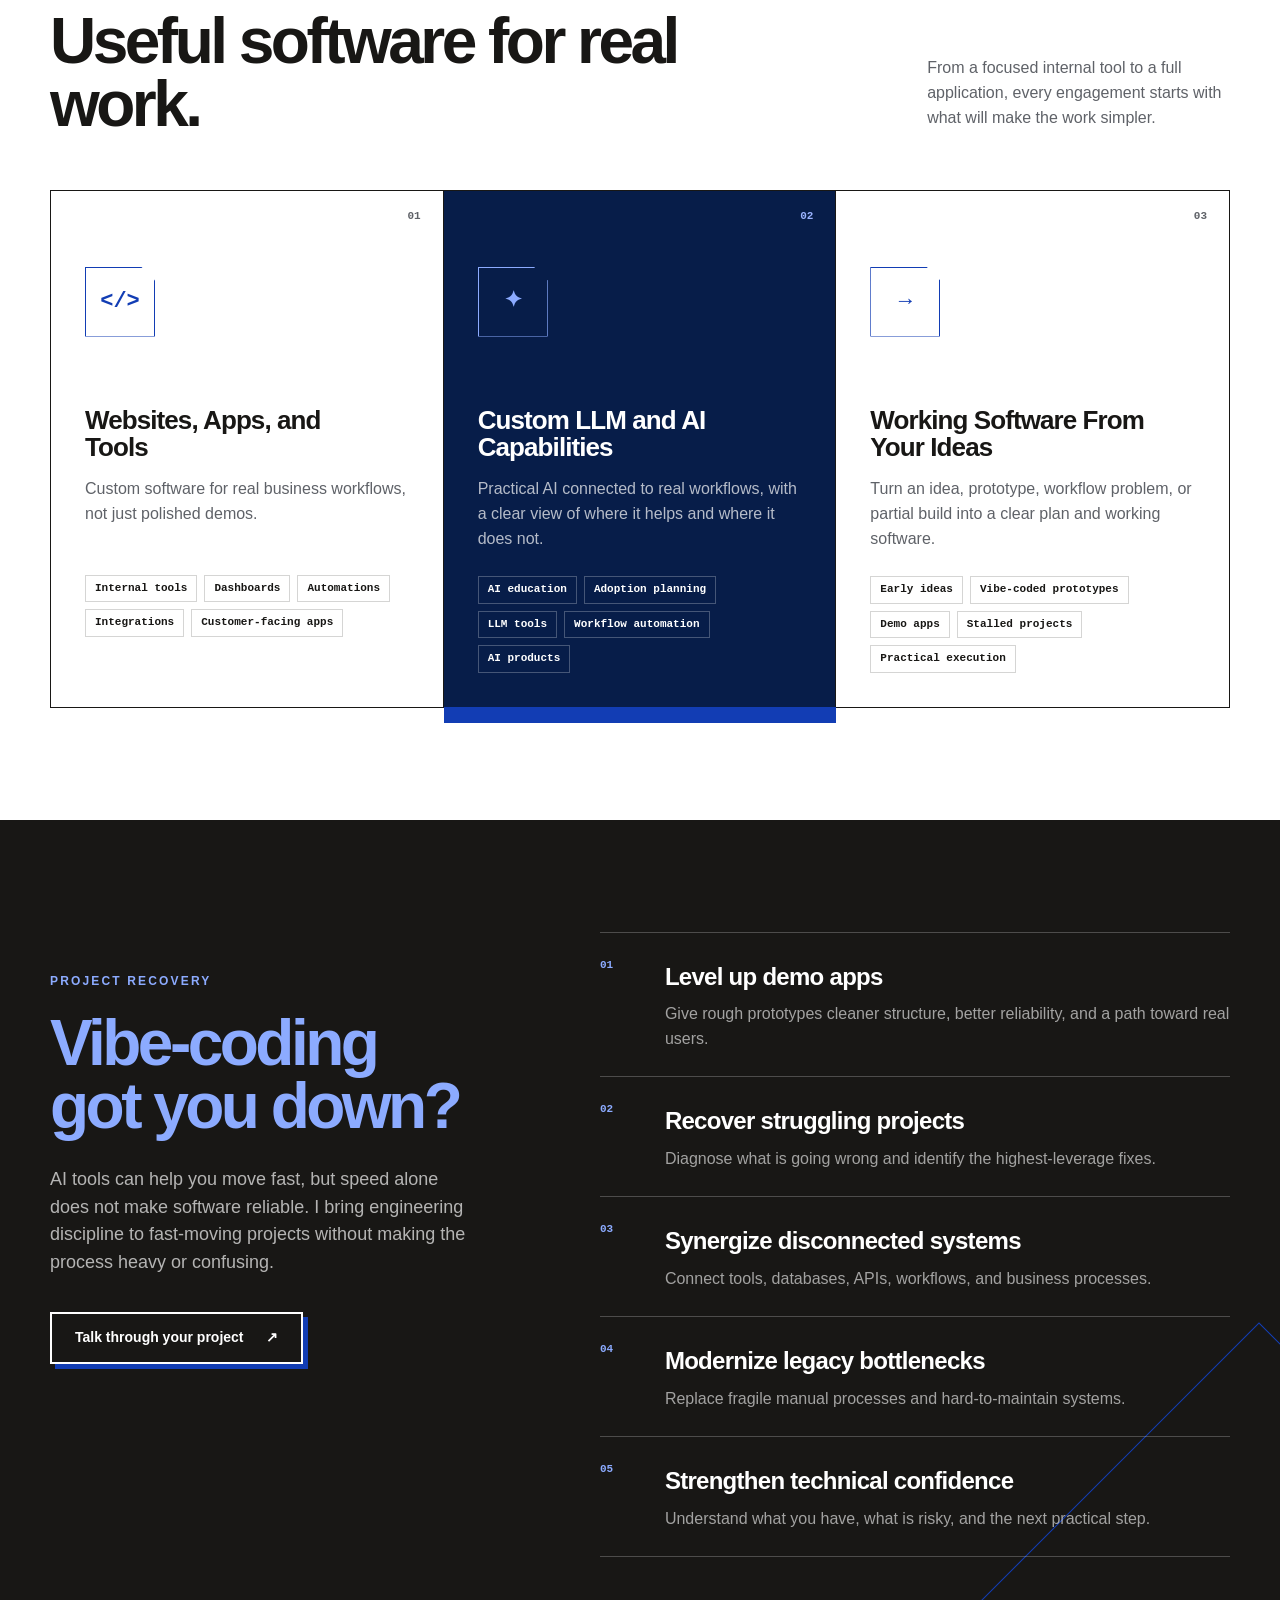
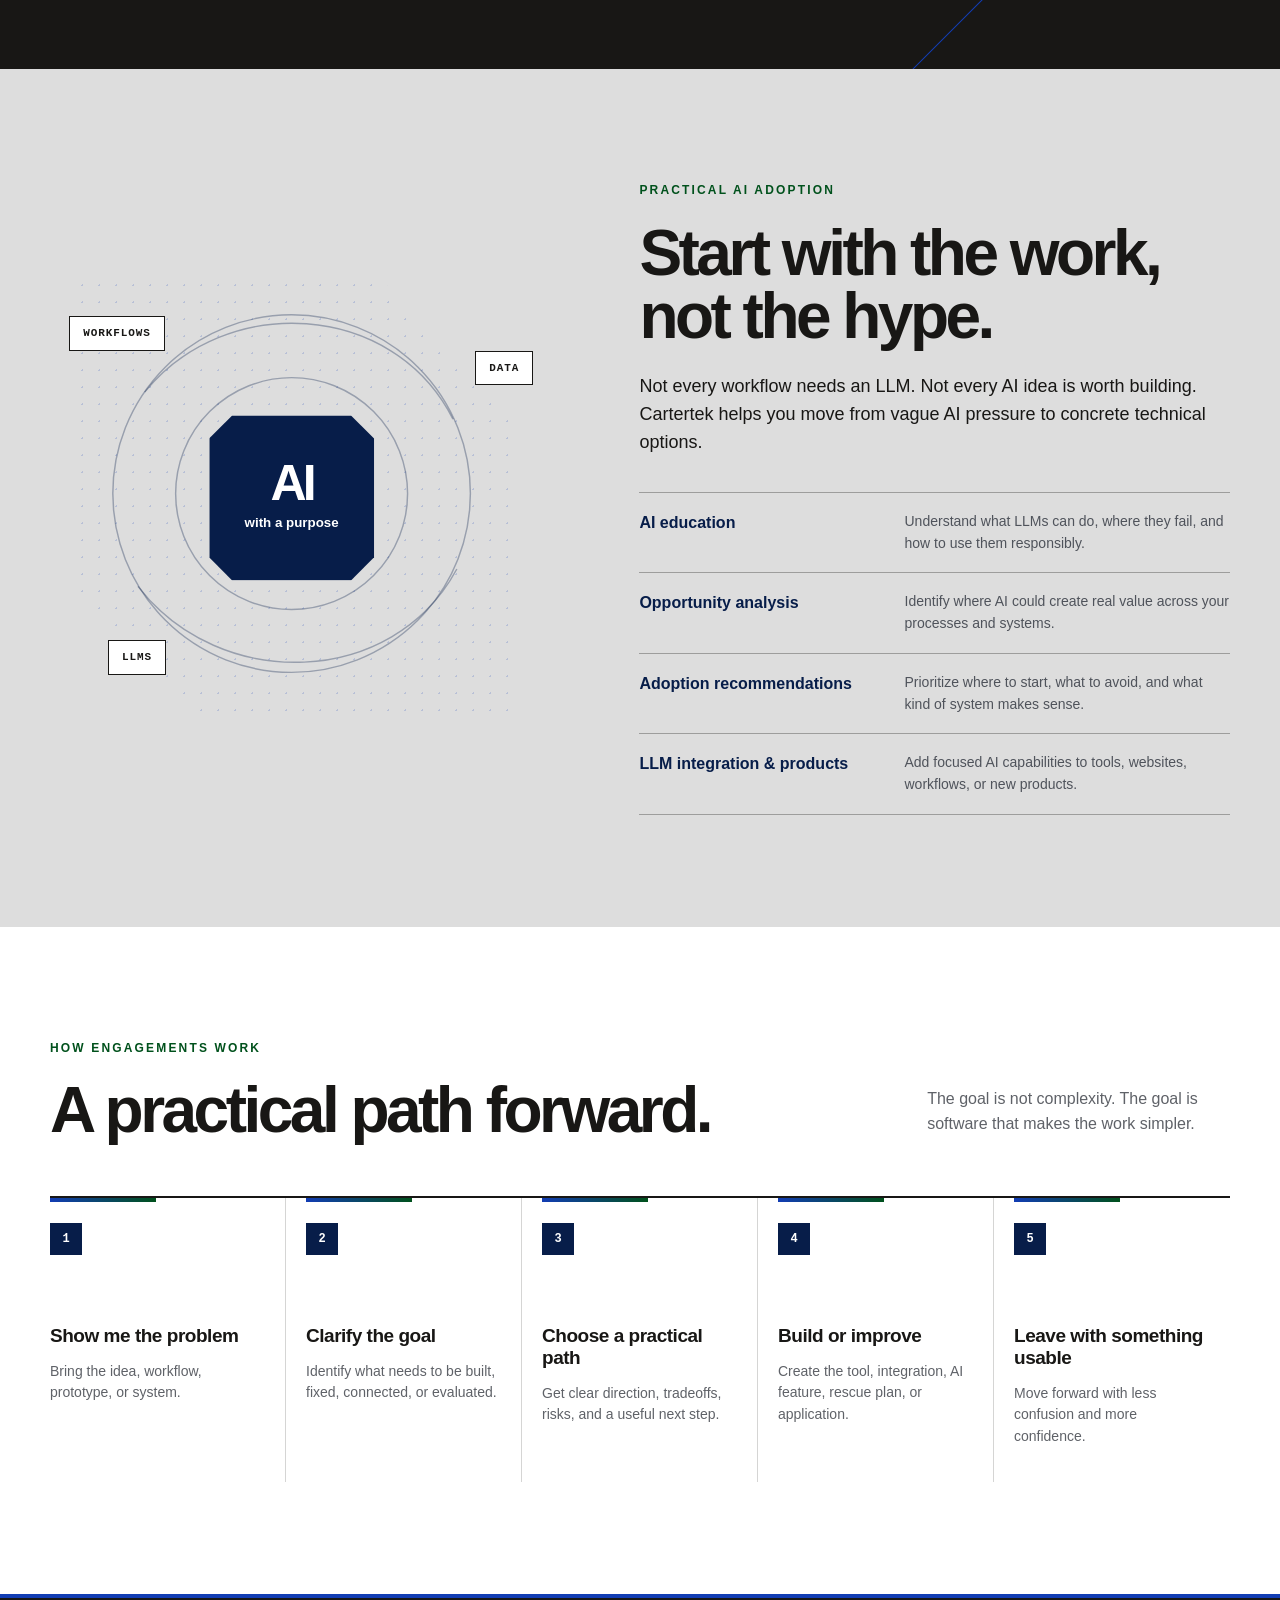
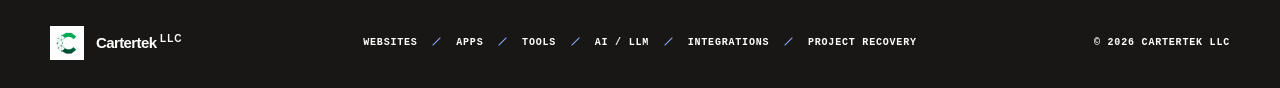
==== commit 84d9b4b9: "Add supporting pages and floating navigation" ====
--- a/index.html
+++ b/index.html
@@ -20,12 +20,12 @@
   <link rel="apple-touch-icon" href="favicon-192.png">
   <link rel="stylesheet" href="styles.css">
 </head>
-<body>
+<body data-page="home">
   <a class="skip-link" href="#main">Skip to content</a>
 
   <header class="site-header">
     <div class="shell nav-wrap">
-      <a class="brand" href="#top" aria-label="Cartertek home">
+      <a class="brand" href="index.html" aria-label="Cartertek home">
         <img class="brand-mark" src="logo-full-square.png" alt="" width="44" height="44">
         <span>Cartertek <small>LLC</small></span>
       </a>
@@ -34,12 +34,30 @@
         <span></span><span></span>
       </button>
       <nav id="site-nav" class="site-nav" aria-label="Primary navigation">
-        <a href="#services">Services</a>
-        <a href="#ai">AI consulting</a>
-        <a href="#process">Process</a>
-        <a class="button button-small" href="#contact">Get a quote</a>
+        <div class="nav-item">
+          <a href="index.html" aria-current="page">Home</a>
+        </div>
+        <div class="nav-item has-dropdown">
+          <a href="about.html">About</a>
+          <button class="dropdown-toggle" type="button" aria-expanded="false" aria-label="Show About links"><span aria-hidden="true">⌄</span></button>
+          <div class="dropdown"><a href="about.html#team">Team</a></div>
+        </div>
+        <div class="nav-item has-dropdown">
+          <a href="case-studies.html">Case Studies</a>
+          <button class="dropdown-toggle" type="button" aria-expanded="false" aria-label="Show Case Studies links"><span aria-hidden="true">⌄</span></button>
+          <div class="dropdown"><a href="case-studies.html#experimental-tech">Experimental Tech</a></div>
+        </div>
+        <a class="button button-small" href="quote.html">Get a quote</a>
       </nav>
     </div>
+    <nav class="secondary-nav" aria-label="On this page">
+      <div class="shell">
+        <a href="#services">Services</a>
+        <a href="#recovery">Project Recovery</a>
+        <a href="#ai">AI Consulting</a>
+        <a href="#process">Process</a>
+      </div>
+    </nav>
   </header>
 
   <main id="main">
@@ -50,7 +68,7 @@
           <h1>Software<br>Without The<br><em>Chaos.</em></h1>
           <p class="hero-lede">Turn unclear software problems into working systems. Cartertek helps you build, rescue, connect, and modernize the tools your work depends on.</p>
           <div class="hero-actions">
-            <a class="button" href="mailto:carter.joshua.603@gmail.com?subject=Cartertek%20project%20inquiry">Get a quote <span aria-hidden="true">↗</span></a>
+            <a class="button" href="quote.html">Get a quote <span aria-hidden="true">↗</span></a>
             <a class="text-link" href="#services">Explore services <span aria-hidden="true">↓</span></a>
           </div>
         </div>
@@ -132,13 +150,13 @@
       </div>
     </section>
 
-    <section class="recovery section">
+    <section id="recovery" class="recovery section">
       <div class="shell recovery-grid">
         <div class="recovery-lead">
           <p class="eyebrow light">Project recovery</p>
           <h2>Vibe-coding got you down?</h2>
           <p>AI tools can help you move fast, but speed alone does not make software reliable. I bring engineering discipline to fast-moving projects without making the process heavy or confusing.</p>
-          <a class="button button-light" href="#contact">Talk through your project <span aria-hidden="true">↗</span></a>
+          <a class="button button-light" href="quote.html">Talk through your project <span aria-hidden="true">↗</span></a>
         </div>
         <div class="capability-list">
           <article>
@@ -203,33 +221,11 @@
       </div>
     </section>
 
-    <section id="contact" class="contact section">
-      <div class="shell contact-card">
-        <div>
-          <p class="eyebrow light">Show me your idea</p>
-          <h2>Have a project that needs help?</h2>
-          <p>I can help you figure out whether it needs a small fix, a deeper rebuild, an AI capability, an integration, or a clearer plan.</p>
-        </div>
-        <div class="contact-actions">
-          <a class="contact-link" href="mailto:carter.joshua.603@gmail.com?subject=Cartertek%20project%20inquiry">
-            <span>Email</span>
-            <strong>carter.joshua.603@gmail.com</strong>
-            <i aria-hidden="true">↗</i>
-          </a>
-          <a class="contact-link" href="tel:+13235748481">
-            <span>Call</span>
-            <strong>(323) 574-8481</strong>
-            <i aria-hidden="true">↗</i>
-          </a>
-          <p class="consultant"><strong>Joshua Carter</strong><br>Software Engineering Consultant</p>
-        </div>
-      </div>
-    </section>
   </main>
 
   <footer class="site-footer">
     <div class="shell footer-grid">
-      <a class="brand footer-brand" href="#top"><img class="brand-mark" src="logo-full-square.png" alt="" width="44" height="44"><span>Cartertek <small>LLC</small></span></a>
+      <a class="brand footer-brand" href="index.html"><img class="brand-mark" src="logo-full-square.png" alt="" width="44" height="44"><span>Cartertek <small>LLC</small></span></a>
       <p>Websites <i></i> Apps <i></i> Tools <i></i> AI / LLM <i></i> Integrations <i></i> Project Recovery</p>
       <p>© <span id="year">2026</span> Cartertek LLC</p>
     </div>
--- a/styles.css
+++ b/styles.css
@@ -13,6 +13,7 @@
 
 * { box-sizing: border-box; }
 html { scroll-behavior: smooth; }
+[id] { scroll-margin-top: 120px; }
 body {
   margin: 0;
   color: var(--ink);
@@ -39,19 +40,55 @@
 .skip-link:focus { top: 16px; }
 
 .site-header {
-  position: absolute; inset: 0 0 auto; z-index: 20;
-  color: var(--paper); border-bottom: 1px solid rgba(255,255,255,.2);
-}
-.nav-wrap { height: 88px; display: flex; align-items: center; justify-content: space-between; }
+  position: fixed; inset: 0 0 auto; z-index: 20;
+  color: var(--paper); background: rgba(24,23,21,.98); border-bottom: 1px solid rgba(255,255,255,.2);
+  transition: inset .25s ease, box-shadow .25s ease, background .25s ease;
+}
+.site-header.is-scrolled {
+  inset: 12px 18px auto;
+  background: rgba(24,23,21,.96);
+  border: 1px solid rgba(255,255,255,.18);
+  box-shadow: 0 12px 35px rgba(7,29,73,.22);
+}
+.nav-wrap { height: 88px; display: flex; align-items: center; justify-content: space-between; transition: height .25s ease; }
+.site-header.is-scrolled .nav-wrap { height: 58px; }
 .brand { display: inline-flex; align-items: center; gap: 12px; font-weight: 850; font-size: 20px; text-decoration: none; letter-spacing: -.04em; }
 .brand small { font-size: 10px; letter-spacing: .1em; vertical-align: top; }
 .brand-mark {
   width: 44px; height: 44px; object-fit: cover; display: block;
   border: 1px solid rgba(255,255,255,.3); background: var(--paper);
-}
+  transition: width .25s ease, height .25s ease;
+}
+.site-header.is-scrolled .brand-mark { width: 36px; height: 36px; }
 .site-nav { display: flex; align-items: center; gap: 34px; }
-.site-nav > a { font-size: 14px; font-weight: 700; text-decoration: none; }
-.site-nav > a:not(.button):hover { color: #9ab3ff; }
+.site-nav a { font-size: 14px; font-weight: 700; text-decoration: none; }
+.site-nav a:not(.button):hover, .site-nav a:not(.button):focus-visible { color: #9ab3ff; }
+.nav-item { position: relative; display: flex; align-items: center; gap: 5px; }
+.nav-item > a[aria-current="page"] { color: #9ab3ff; }
+.dropdown-toggle {
+  width: 25px; height: 25px; display: grid; place-items: center; padding: 0; border: 0;
+  color: inherit; background: transparent; cursor: pointer;
+}
+.dropdown-toggle span { display: block; transition: transform .2s ease; }
+.dropdown-toggle[aria-expanded="true"] span { transform: rotate(180deg); }
+.dropdown {
+  position: absolute; top: calc(100% + 20px); left: -18px; width: max-content; min-width: 180px;
+  display: grid; visibility: hidden; opacity: 0; transform: translateY(-6px);
+  padding: 9px; color: var(--ink); background: var(--paper); border: 1px solid var(--ink);
+  box-shadow: 6px 6px 0 var(--cobalt); transition: opacity .18s ease, transform .18s ease, visibility .18s;
+}
+.site-header.is-scrolled .dropdown { top: calc(100% + 14px); }
+.dropdown a { padding: 10px 12px; }
+.dropdown a:hover, .dropdown a:focus-visible { color: var(--navy) !important; background: #e8eee9; }
+.has-dropdown:hover .dropdown, .has-dropdown:focus-within .dropdown, .has-dropdown.dropdown-open .dropdown {
+  visibility: visible; opacity: 1; transform: translateY(0);
+}
+.secondary-nav { border-top: 1px solid rgba(255,255,255,.14); transition: max-height .25s ease, opacity .2s ease; }
+.secondary-nav .shell { min-height: 39px; display: flex; align-items: center; justify-content: flex-end; gap: 27px; }
+.secondary-nav a { color: rgba(255,255,255,.72); font: 700 10px/1 "Courier New", monospace; text-decoration: none; text-transform: uppercase; letter-spacing: .1em; }
+.secondary-nav a:hover, .secondary-nav a:focus-visible { color: #a5d5b5; }
+.site-header.is-scrolled .secondary-nav { max-height: 29px; opacity: 1; }
+.site-header.is-scrolled .secondary-nav .shell { min-height: 28px; }
 .nav-toggle { display: none; }
 .button {
   display: inline-flex; align-items: center; justify-content: center; gap: 22px; min-height: 52px;
@@ -63,7 +100,7 @@
 .button-small { min-height: 40px; padding: 0 17px; box-shadow: none; border-color: var(--paper); }
 
 .hero {
-  position: relative; overflow: hidden; padding-top: 88px; color: var(--paper);
+  position: relative; overflow: hidden; padding-top: 127px; color: var(--paper);
   background-color: var(--ink);
   background-image:
     linear-gradient(rgba(255,255,255,.045) 1px, transparent 1px),
@@ -112,7 +149,7 @@
 .hero-panel li span { padding-top: 3px; color: #8cabff; font: 700 10px/1 "Courier New", monospace; letter-spacing: .1em; }
 .panel-note { position: relative; margin: 22px 0 0; color: rgba(255,255,255,.7); font-size: 13px; font-weight: 750; }
 .audience-strip { position: relative; z-index: 2; color: var(--paper); background: var(--green); border-top: 1px solid rgba(255,255,255,.2); }
-.audience-strip .shell { min-height: 62px; display: flex; align-items: center; justify-content: space-between; gap: 22px; font-size: 12px; font-weight: 900; text-transform: uppercase; letter-spacing: .12em; }
+.audience-strip .shell { min-height: 42px; display: flex; align-items: center; justify-content: space-between; gap: 22px; font-size: 10px; font-weight: 850; text-transform: uppercase; letter-spacing: .11em; }
 .audience-strip i { width: 18px; height: 1px; background: rgba(255,255,255,.55); transform: rotate(-45deg); }
 
 .split { display: grid; grid-template-columns: 1fr 1fr; gap: 9%; align-items: start; }
@@ -132,6 +169,7 @@
 .services { background: var(--paper); }
 .service-grid { display: grid; grid-template-columns: repeat(3, 1fr); border: 1px solid var(--ink); }
 .service-card { position: relative; min-height: 500px; padding: 34px; border-right: 1px solid var(--ink); background: var(--paper); }
+.service-card:hover { box-shadow: inset 0 -5px 0 rgba(0,81,28,.45); }
 .service-card:last-child { border-right: 0; }
 .service-card.featured { color: var(--paper); background: var(--navy); transform: translateY(-16px); box-shadow: 0 16px 0 var(--cobalt); }
 .card-number { position: absolute; top: 20px; right: 22px; color: var(--muted); font: 700 11px/1 "Courier New", monospace; }
@@ -195,7 +233,7 @@
 .process { background: var(--paper); }
 .process-list { display: grid; grid-template-columns: repeat(5, 1fr); margin: 0; padding: 0; list-style: none; border-top: 2px solid var(--ink); }
 .process-list li { position: relative; min-height: 260px; padding: 25px 20px 20px 0; border-right: 1px solid var(--line); }
-.process-list li::after { content: ""; position: absolute; top: 0; left: 0; width: 45%; height: 4px; background: var(--cobalt); }
+.process-list li::after { content: ""; position: absolute; top: 0; left: 0; width: 45%; height: 4px; background: linear-gradient(90deg, var(--cobalt), var(--green)); }
 .process-list li + li { padding-left: 20px; }
 .process-list li + li::after { left: 20px; }
 .process-list li:last-child { border-right: 0; }
@@ -224,6 +262,45 @@
 .consultant { margin: 38px 0 0; color: rgba(255,255,255,.65); font-size: 14px; }
 .consultant strong { color: var(--paper); font-size: 17px; }
 
+.page-hero {
+  min-height: 520px; display: flex; align-items: center; padding: 190px 0 80px; color: var(--paper);
+  background-color: var(--ink);
+  background-image: linear-gradient(rgba(255,255,255,.045) 1px, transparent 1px), linear-gradient(90deg, rgba(255,255,255,.045) 1px, transparent 1px);
+  background-size: 30px 30px;
+}
+.page-hero-grid { display: grid; grid-template-columns: 1.4fr .6fr; gap: 9%; align-items: end; }
+.page-hero h1, .quote-copy h1 { margin: 0; font-size: clamp(58px, 7.2vw, 100px); line-height: .88; letter-spacing: -.07em; text-transform: uppercase; }
+.page-hero h1 em { color: #5c83ff; font-style: normal; }
+.page-hero-grid > p { margin: 0 0 8px; padding-left: 24px; color: rgba(255,255,255,.7); border-left: 4px solid #4f9b68; font-size: 18px; }
+.team { background: var(--gray); }
+.profile-grid { display: grid; grid-template-columns: .75fr 1.25fr; gap: 9%; align-items: center; }
+.profile-mark { position: relative; padding: 13%; background: var(--navy); box-shadow: 12px 12px 0 var(--green); }
+.profile-mark::after { content: ""; position: absolute; inset: 22px; border: 1px solid rgba(255,255,255,.25); pointer-events: none; }
+.profile-mark img { display: block; width: 100%; height: auto; filter: grayscale(1) contrast(1.35); opacity: .9; }
+.profile-grid article { max-width: 680px; }
+.profile-grid .role { margin: 22px 0 30px; padding-left: 18px; color: var(--navy); border-left: 4px solid var(--green); font-weight: 800; }
+.profile-grid article > p:not(.eyebrow):not(.role) { font-size: 18px; }
+.profile-grid .button { margin-top: 20px; }
+.experimental { min-height: 560px; background: var(--gray); }
+.construction-card { position: relative; padding: 70px; background: var(--paper); border: 1px solid var(--ink); box-shadow: 12px 12px 0 var(--green); }
+.construction-card::after { content: ""; position: absolute; top: 0; right: 0; width: 120px; height: 120px; background: linear-gradient(135deg, transparent 49%, var(--cobalt) 50%); opacity: .12; }
+.construction-index { position: absolute; top: 32px; right: 34px; color: var(--muted); font: 700 11px/1 "Courier New", monospace; text-transform: uppercase; letter-spacing: .1em; }
+.construction-card h2 { max-width: 850px; }
+.construction-card > p:last-child { margin: 28px 0 0; color: var(--muted); font-size: 18px; }
+.quote-main { padding-top: 88px; color: var(--paper); background: var(--ink); }
+.quote-section { min-height: calc(100vh - 88px); background: var(--navy); }
+.quote-grid { display: grid; grid-template-columns: .72fr 1.28fr; gap: 7%; align-items: start; }
+.quote-copy { position: sticky; top: 105px; }
+.quote-copy h1 { font-size: clamp(48px, 5.5vw, 78px); }
+.quote-copy > p:not(.eyebrow) { margin: 28px 0 36px; color: rgba(255,255,255,.7); font-size: 18px; }
+.booking-card { min-height: 720px; padding: 32px; color: var(--ink); background: var(--paper); box-shadow: 12px 12px 0 var(--green); }
+#inline-widget-30-minute-quote { min-height: 650px; }
+.booking-card noscript a { color: var(--cobalt); font-weight: 800; }
+.reveal-ready .reveal { opacity: 0; transform: translateY(22px); transition: opacity .65s ease, transform .65s ease; }
+.reveal-ready .reveal.is-visible { opacity: 1; transform: translateY(0); }
+.service-card, .contact-link, .profile-mark { transition: transform .22s ease, box-shadow .22s ease; }
+.profile-mark:hover { transform: translateY(-4px); box-shadow: 12px 16px 0 var(--green); }
+
 .site-footer { padding: 28px 0; color: var(--paper); background: var(--ink); border-top: 4px solid var(--cobalt); }
 .footer-grid { display: grid; grid-template-columns: 1fr 2fr 1fr; align-items: center; gap: 25px; }
 .footer-grid > p { margin: 0; font: 700 10px/1.5 "Courier New", monospace; text-align: center; text-transform: uppercase; letter-spacing: .08em; }
@@ -234,15 +311,25 @@
 @media (max-width: 900px) {
   :root { --shell: min(100% - 32px, 720px); }
   .section { padding: 82px 0; }
+  .site-header.is-scrolled { inset: 8px 10px auto; }
   .nav-toggle { position: relative; z-index: 2; display: grid; gap: 6px; width: 44px; height: 44px; place-content: center; border: 1px solid rgba(255,255,255,.4); color: inherit; background: var(--ink); }
   .nav-toggle span:not(.sr-only) { display: block; width: 19px; height: 2px; background: currentColor; transition: transform .2s; }
   .nav-toggle[aria-expanded="true"] span:nth-child(2) { transform: translateY(4px) rotate(45deg); }
   .nav-toggle[aria-expanded="true"] span:nth-child(3) { transform: translateY(-4px) rotate(-45deg); }
-  .site-nav { position: absolute; inset: 0; min-height: 88px; display: none; justify-content: center; padding: 88px 20px 28px; background: var(--ink); border-bottom: 1px solid rgba(255,255,255,.2); }
+  .site-nav { position: absolute; inset: 0; min-height: 100vh; display: none; align-content: start; align-items: stretch; gap: 0; padding: 100px 24px 34px; background: var(--ink); border-bottom: 1px solid rgba(255,255,255,.2); overflow-y: auto; }
   .site-nav.open { display: grid; }
+  .nav-item { display: grid; grid-template-columns: 1fr auto; border-top: 1px solid rgba(255,255,255,.18); }
+  .nav-item > a { padding: 18px 0; font-size: 18px; }
+  .dropdown-toggle { width: 48px; height: 58px; }
+  .dropdown { position: static; grid-column: 1 / -1; width: 100%; max-height: 0; min-width: 0; overflow: hidden; padding: 0 0 0 16px; visibility: visible; opacity: 1; transform: none; color: var(--paper); background: transparent; border: 0; box-shadow: none; transition: max-height .22s ease, padding .22s ease; }
+  .dropdown a { padding: 11px 0; color: rgba(255,255,255,.72); visibility: hidden; }
+  .has-dropdown.dropdown-open .dropdown { max-height: 250px; padding-bottom: 15px; }
+  .has-dropdown.dropdown-open .dropdown a { visibility: visible; }
+  .site-nav > .button { margin-top: 24px; }
+  .secondary-nav .shell { justify-content: flex-start; overflow-x: auto; }
   .hero-grid { grid-template-columns: 1fr; padding-block: 90px 70px; }
   .hero-panel { min-height: 480px; max-width: 550px; width: 100%; margin-inline: auto; }
-  .split, .section-heading, .recovery-grid, .ai-grid, .contact-card { grid-template-columns: 1fr; }
+  .split, .section-heading, .recovery-grid, .ai-grid, .contact-card, .page-hero-grid, .profile-grid, .quote-grid { grid-template-columns: 1fr; }
   .intro-copy { padding-top: 0; }
   .section-heading { gap: 25px; }
   .section-heading > p { max-width: 560px; }
@@ -257,6 +344,12 @@
   .process-list li { min-height: 220px; border-bottom: 1px solid var(--line); }
   .process-list span { margin-bottom: 40px; }
   .contact-card { gap: 45px; padding: 50px; }
+  .page-hero { min-height: 490px; padding-top: 180px; }
+  .page-hero-grid { gap: 38px; }
+  .page-hero-grid > p { max-width: 600px; }
+  .profile-mark { max-width: 500px; }
+  .quote-copy { position: static; }
+  .quote-grid { gap: 60px; }
   .footer-grid { grid-template-columns: 1fr; text-align: center; }
   .footer-brand { margin-inline: auto; }
   .footer-grid > p:last-child { text-align: center; }
@@ -268,6 +361,7 @@
   h2 { font-size: 42px; }
   .brand { font-size: 17px; }
   .brand-mark { width: 38px; height: 38px; }
+  .hero { padding-top: 127px; }
   .hero-grid { min-height: auto; gap: 60px; padding-block: 76px 56px; }
   .hero h1 { font-size: clamp(45px, 14.5vw, 64px); }
   .hero-lede { font-size: 17px; }
@@ -276,7 +370,7 @@
   .code-field { top: 38px; left: 28px; font-size: 8px; }
   .hero-brand-mark { width: 230px; height: 230px; }
   .hero-panel li { font-size: 15px; }
-  .audience-strip .shell { justify-content: center; flex-wrap: wrap; padding: 17px 0; gap: 10px 16px; }
+  .audience-strip .shell { justify-content: center; flex-wrap: wrap; padding: 11px 0; gap: 8px 14px; }
   .audience-strip i { width: 10px; }
   .intro .split > div:first-child { padding: 28px 24px; }
   .intro-copy { font-size: 17px; }
@@ -288,9 +382,18 @@
   .process-list span { margin-bottom: 24px; }
   .contact-card { padding: 42px 24px; box-shadow: 8px 8px 0 var(--green); clip-path: polygon(0 0, calc(100% - 36px) 0, 100% 36px, 100% 100%, 0 100%); }
   .contact-link strong { font-size: 15px; }
+  .secondary-nav .shell { gap: 20px; }
+  .page-hero { min-height: 450px; padding: 175px 0 60px; }
+  .page-hero h1 { font-size: clamp(38px, 11vw, 46px); }
+  .profile-mark { box-shadow: 8px 8px 0 var(--green); }
+  .construction-card { padding: 54px 24px 42px; box-shadow: 8px 8px 0 var(--green); }
+  .construction-index { position: static; display: block; margin-bottom: 30px; }
+  .booking-card { min-height: 680px; padding: 18px 8px; box-shadow: 8px 8px 0 var(--green); }
+  .booking-card > .eyebrow { padding-left: 12px; }
 }
 
 @media (prefers-reduced-motion: reduce) {
   html { scroll-behavior: auto; }
   *, *::before, *::after { animation-duration: .01ms !important; animation-iteration-count: 1 !important; transition-duration: .01ms !important; }
-}
+  .reveal-ready .reveal { opacity: 1; transform: none; }
+}
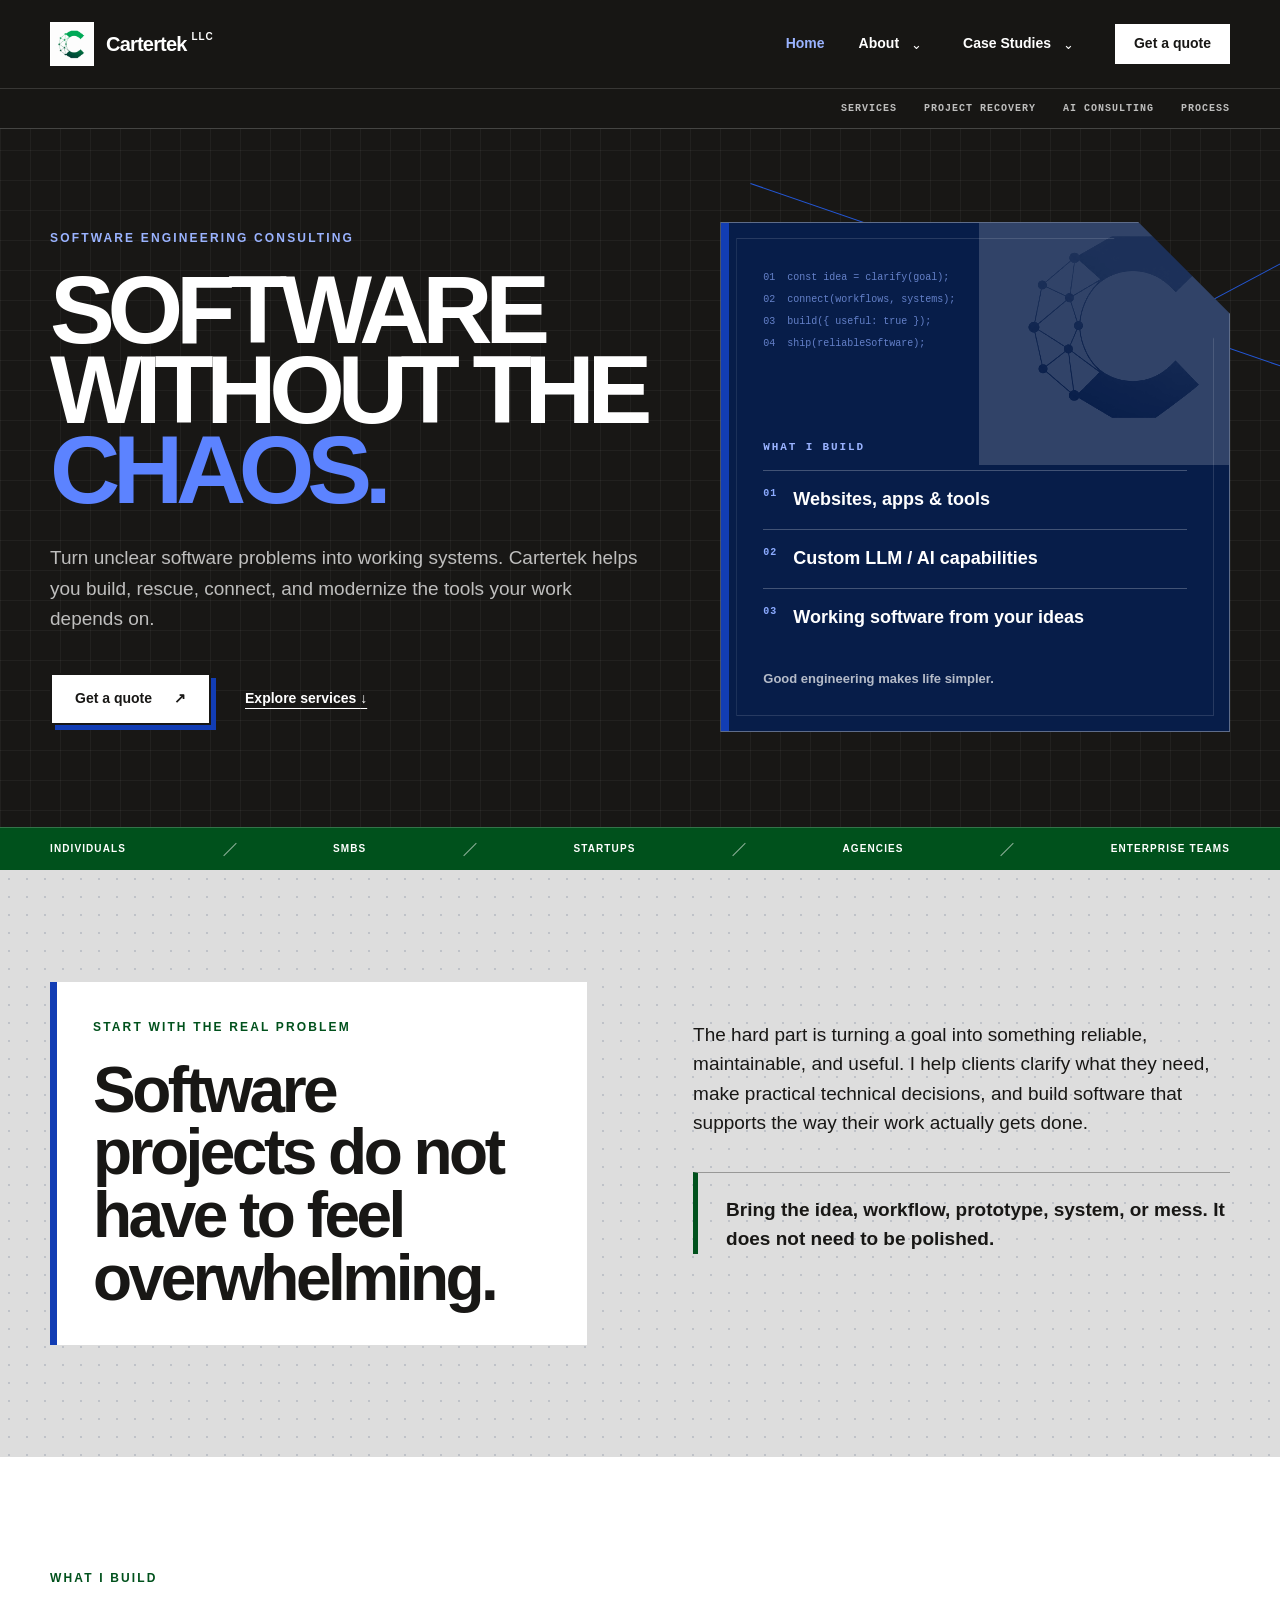
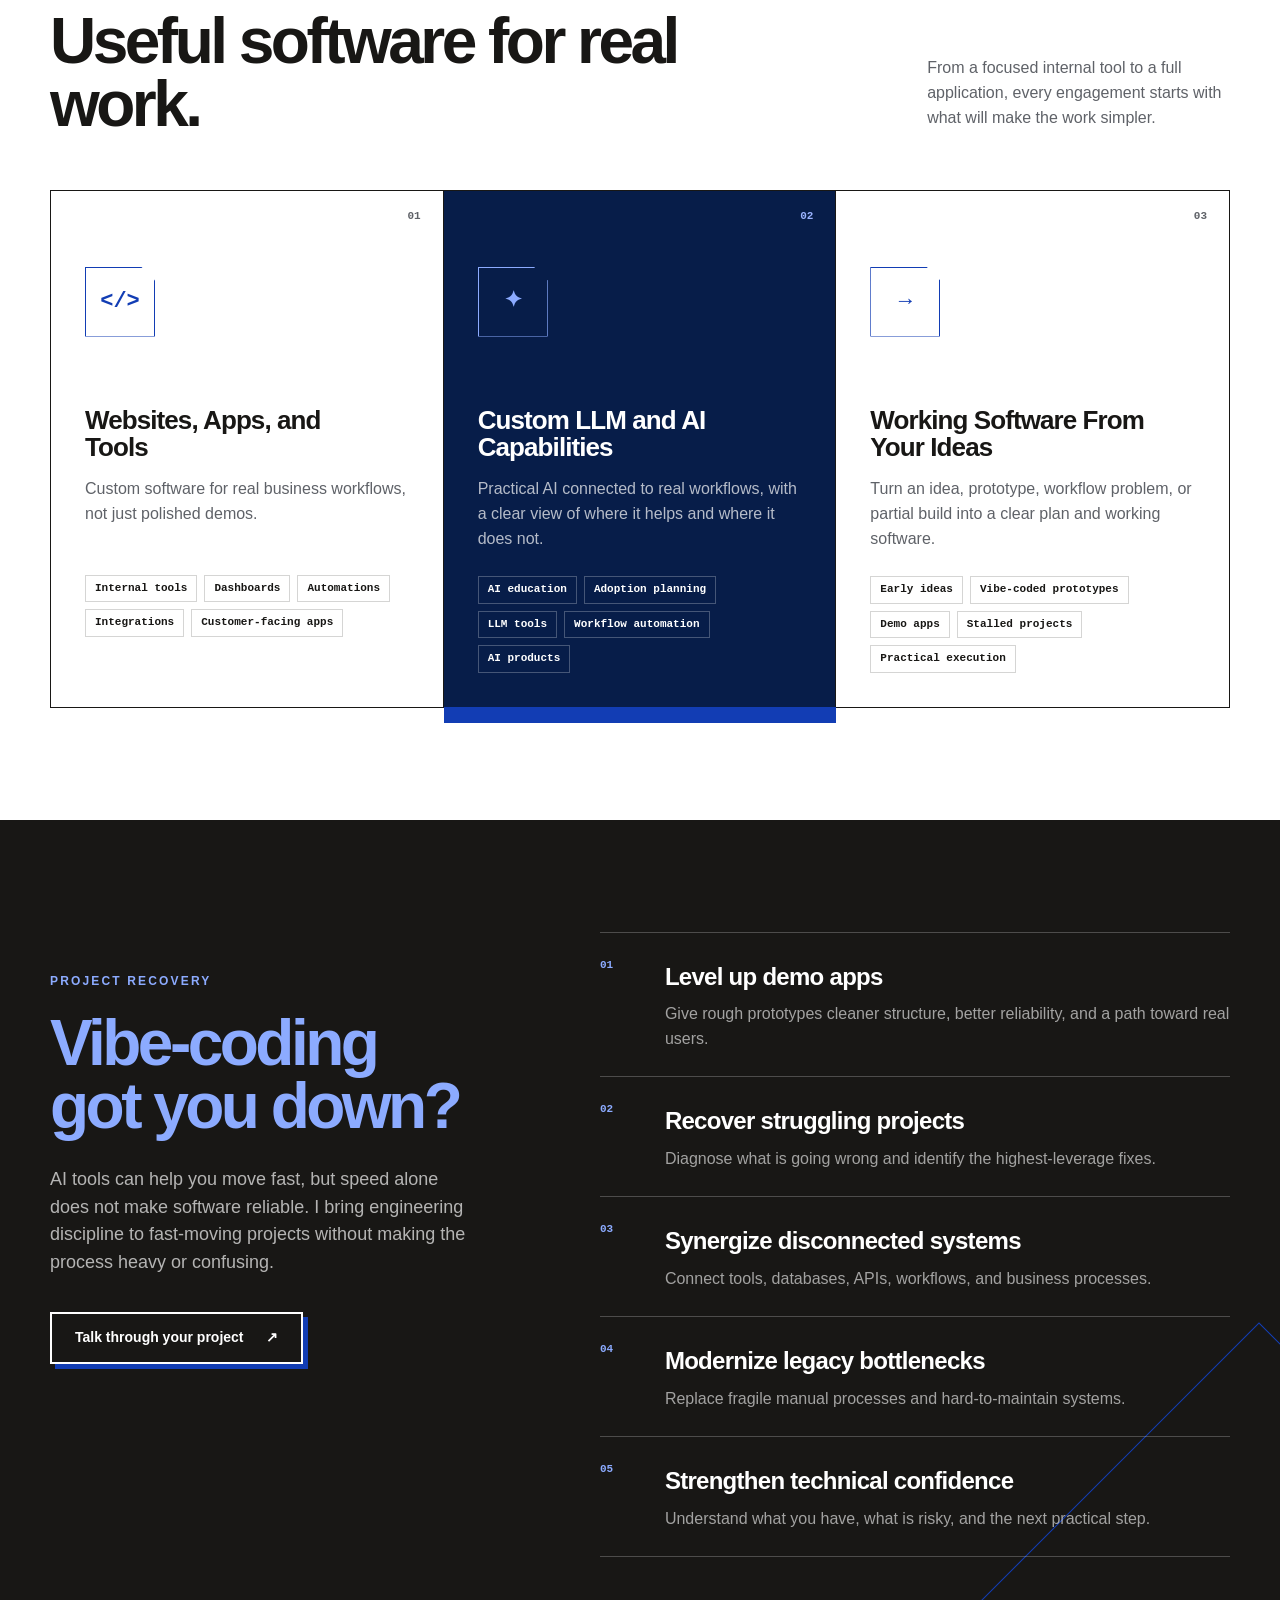
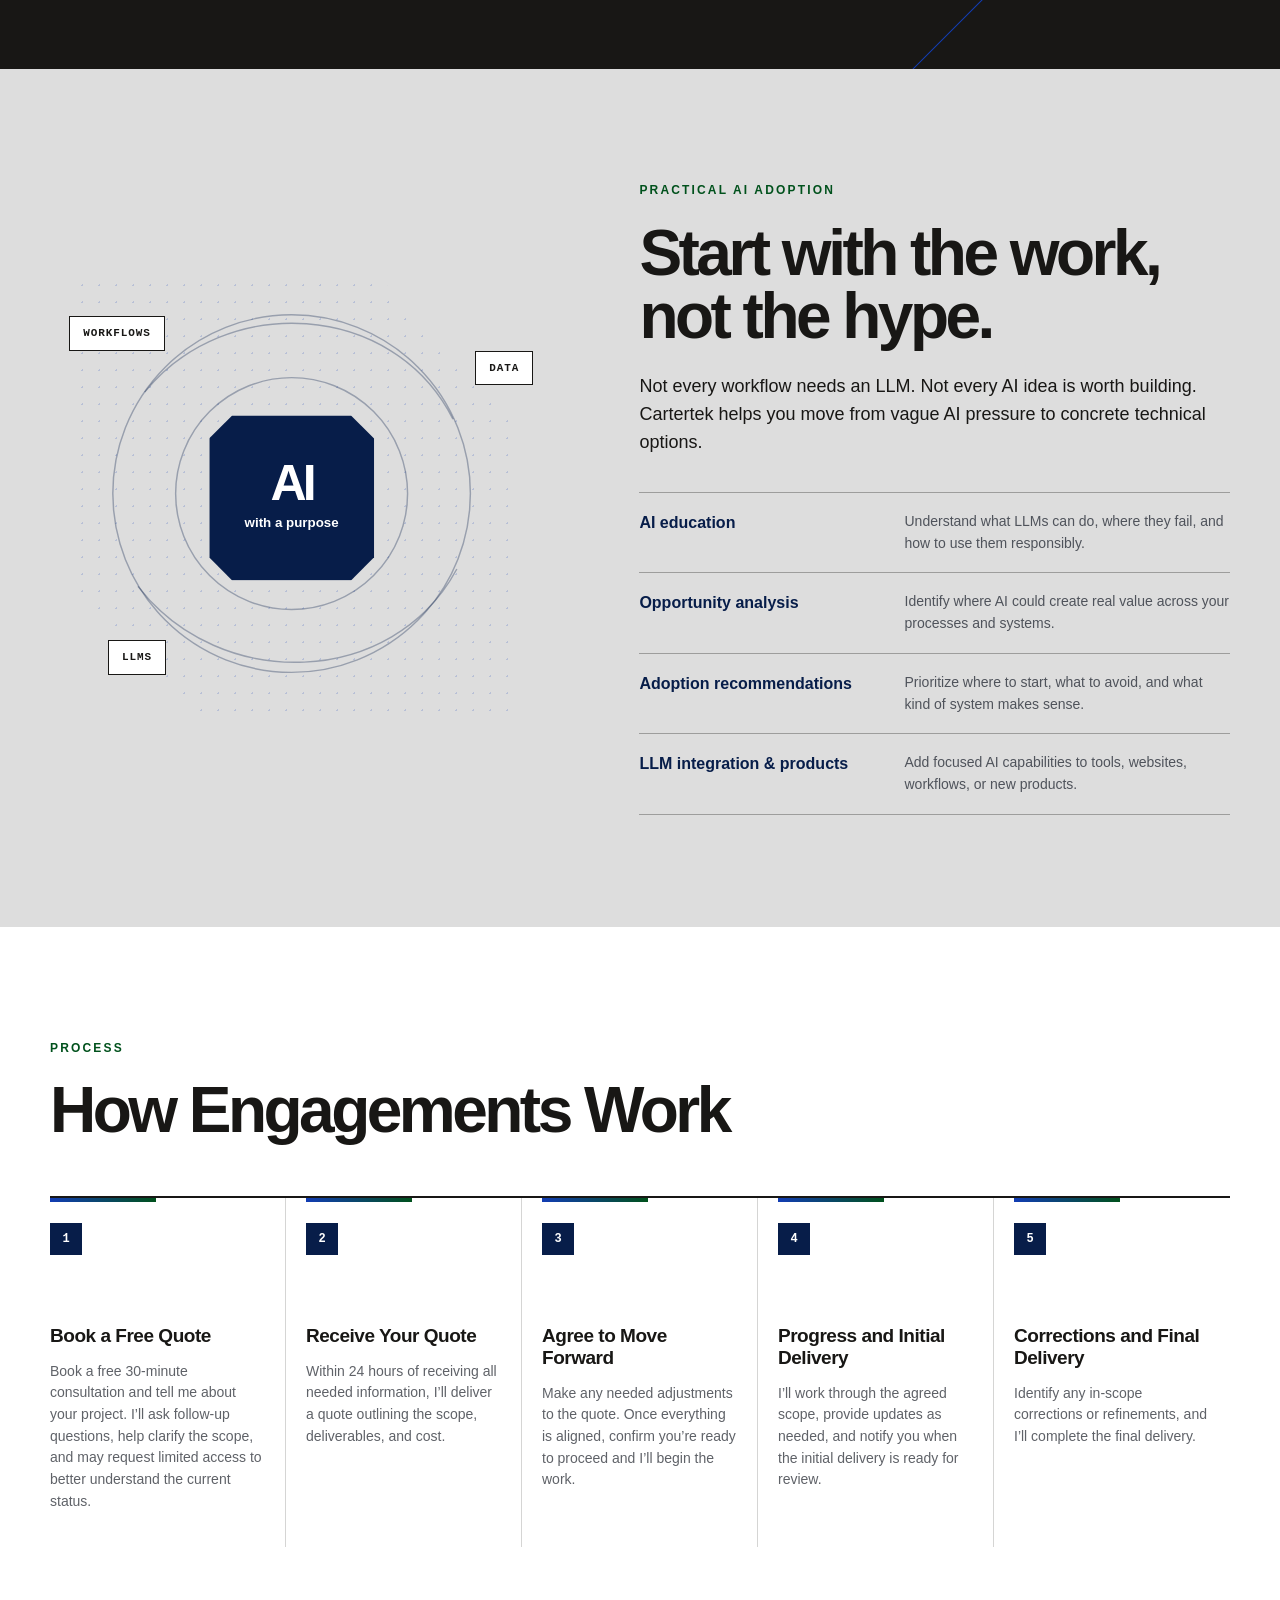
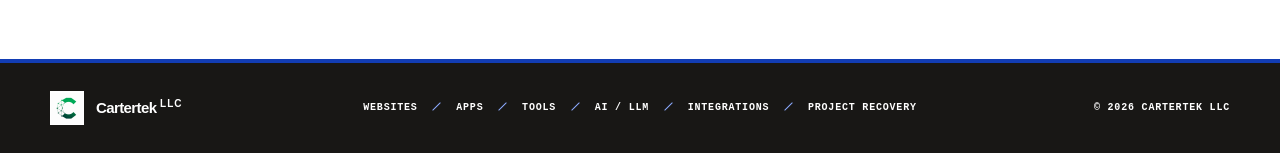
==== commit 17d3c157: "Update engagement process copy" ====
--- a/index.html
+++ b/index.html
@@ -208,15 +208,14 @@
     <section id="process" class="process section">
       <div class="shell">
         <div class="section-heading">
-          <div><p class="eyebrow">How engagements work</p><h2>A practical path forward.</h2></div>
-          <p>The goal is not complexity. The goal is software that makes the work simpler.</p>
+          <div><p class="eyebrow">Process</p><h2>How Engagements Work</h2></div>
         </div>
         <ol class="process-list">
-          <li><span>1</span><h3>Show me the problem</h3><p>Bring the idea, workflow, prototype, or system.</p></li>
-          <li><span>2</span><h3>Clarify the goal</h3><p>Identify what needs to be built, fixed, connected, or evaluated.</p></li>
-          <li><span>3</span><h3>Choose a practical path</h3><p>Get clear direction, tradeoffs, risks, and a useful next step.</p></li>
-          <li><span>4</span><h3>Build or improve</h3><p>Create the tool, integration, AI feature, rescue plan, or application.</p></li>
-          <li><span>5</span><h3>Leave with something usable</h3><p>Move forward with less confusion and more confidence.</p></li>
+          <li><span>1</span><h3>Book a Free Quote</h3><p>Book a free 30-minute consultation and tell me about your project. I’ll ask follow-up questions, help clarify the scope, and may request limited access to better understand the current status.</p></li>
+          <li><span>2</span><h3>Receive Your Quote</h3><p>Within 24 hours of receiving all needed information, I’ll deliver a quote outlining the scope, deliverables, and cost.</p></li>
+          <li><span>3</span><h3>Agree to Move Forward</h3><p>Make any needed adjustments to the quote. Once everything is aligned, confirm you’re ready to proceed and I’ll begin the work.</p></li>
+          <li><span>4</span><h3>Progress and Initial Delivery</h3><p>I’ll work through the agreed scope, provide updates as needed, and notify you when the initial delivery is ready for review.</p></li>
+          <li><span>5</span><h3>Corrections and Final Delivery</h3><p>Identify any in-scope corrections or refinements, and I’ll complete the final delivery.</p></li>
         </ol>
       </div>
     </section>
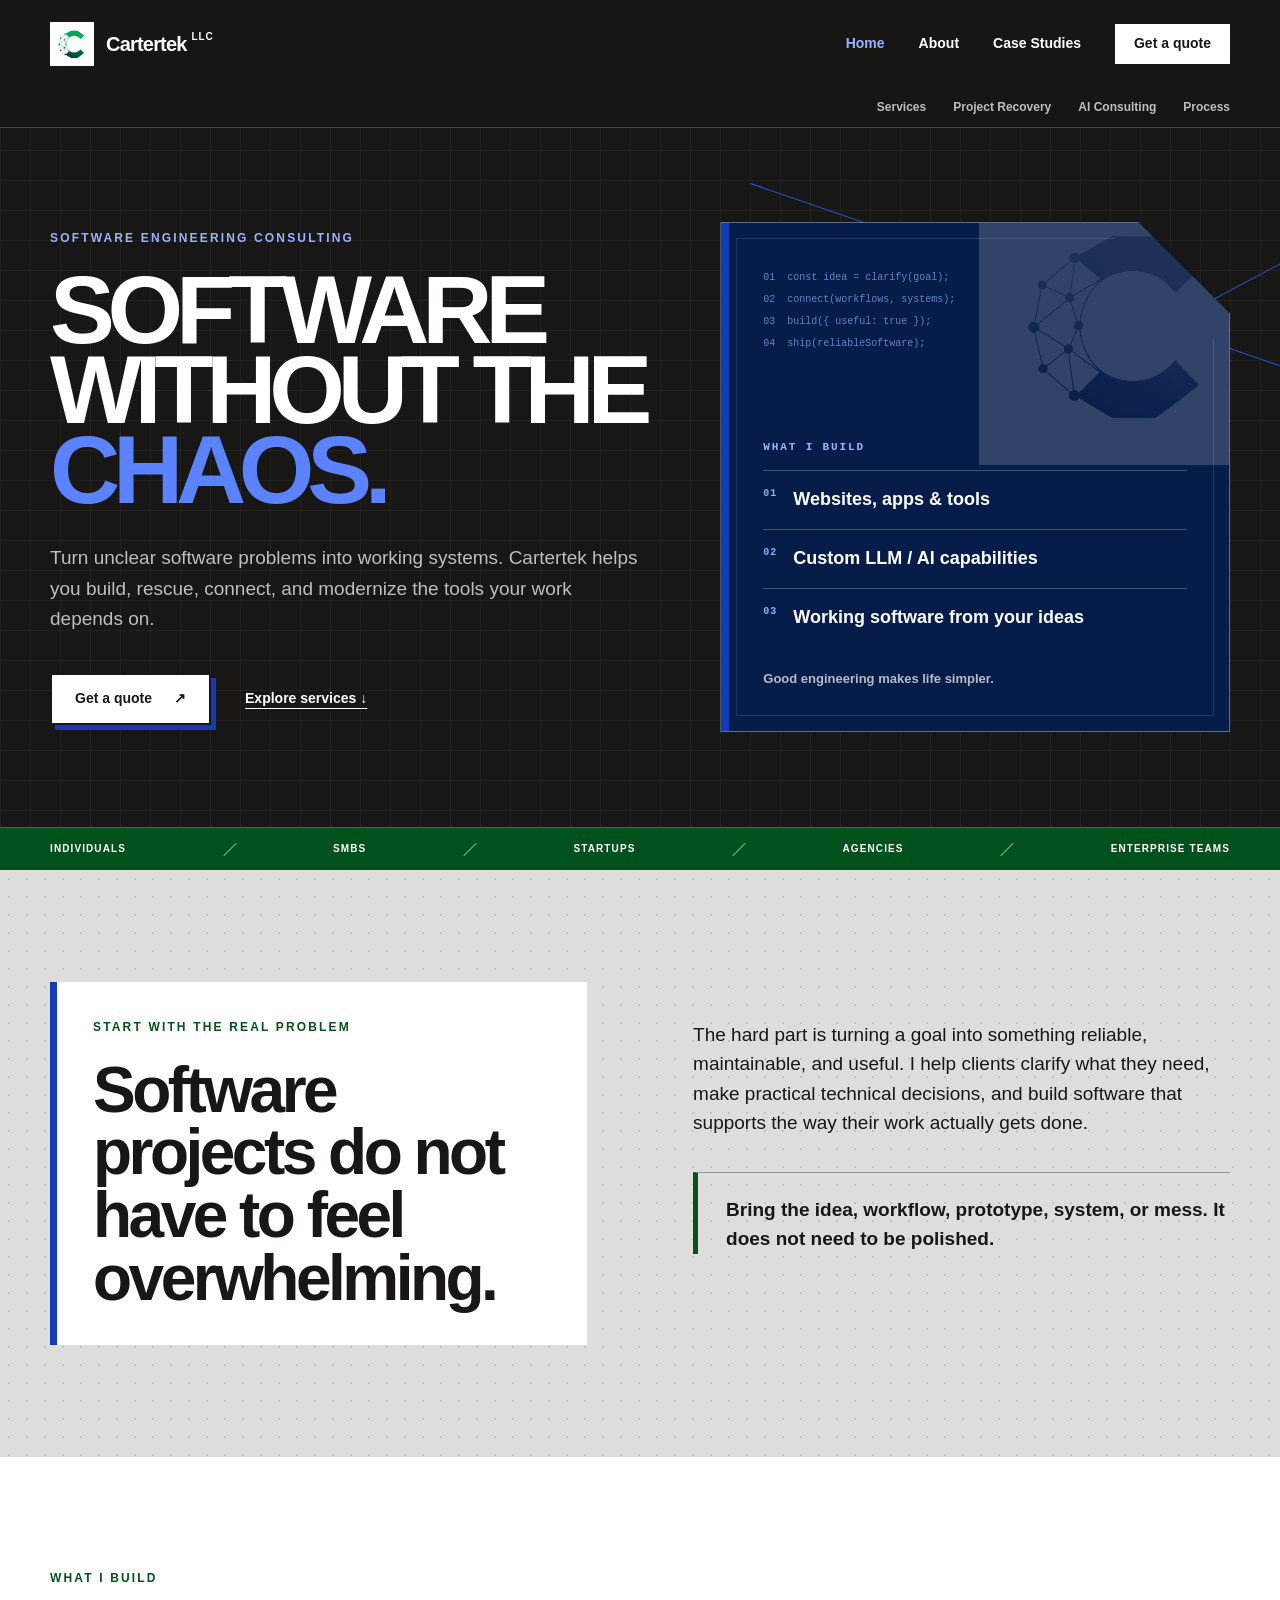
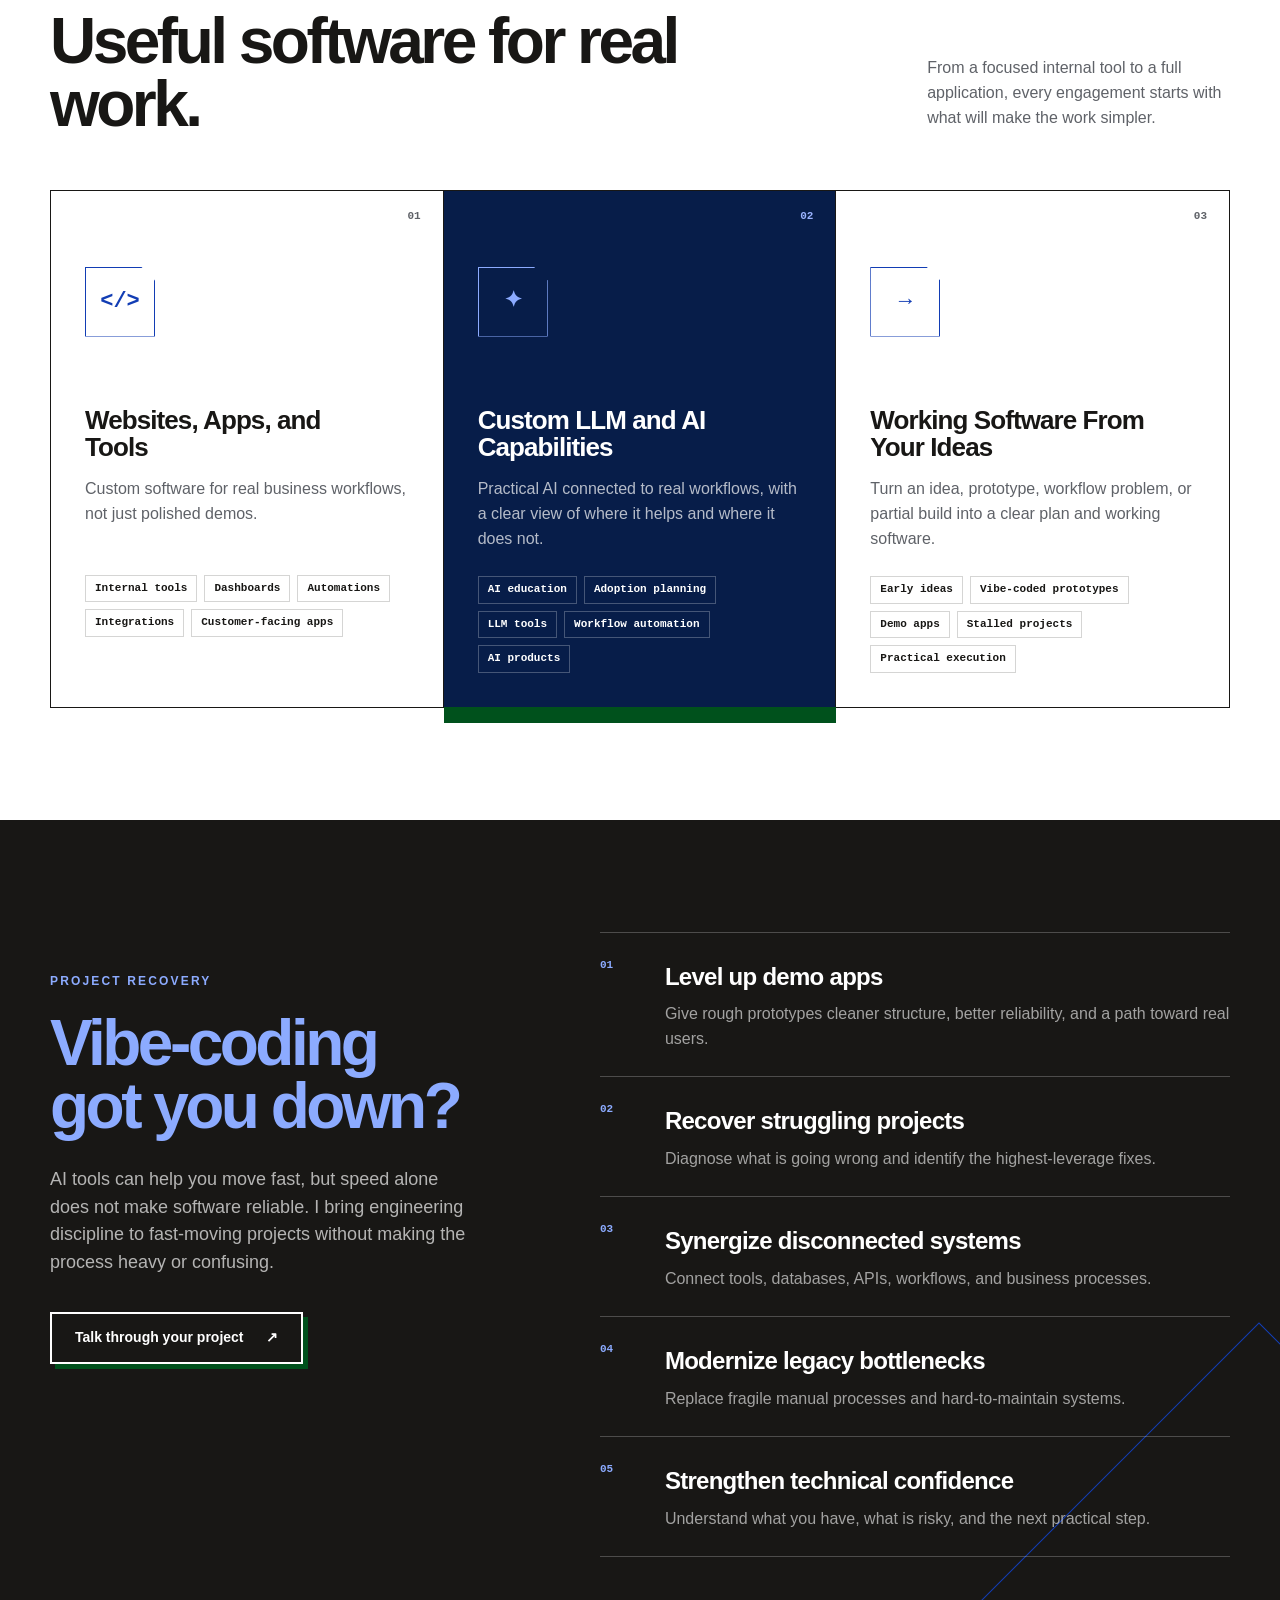
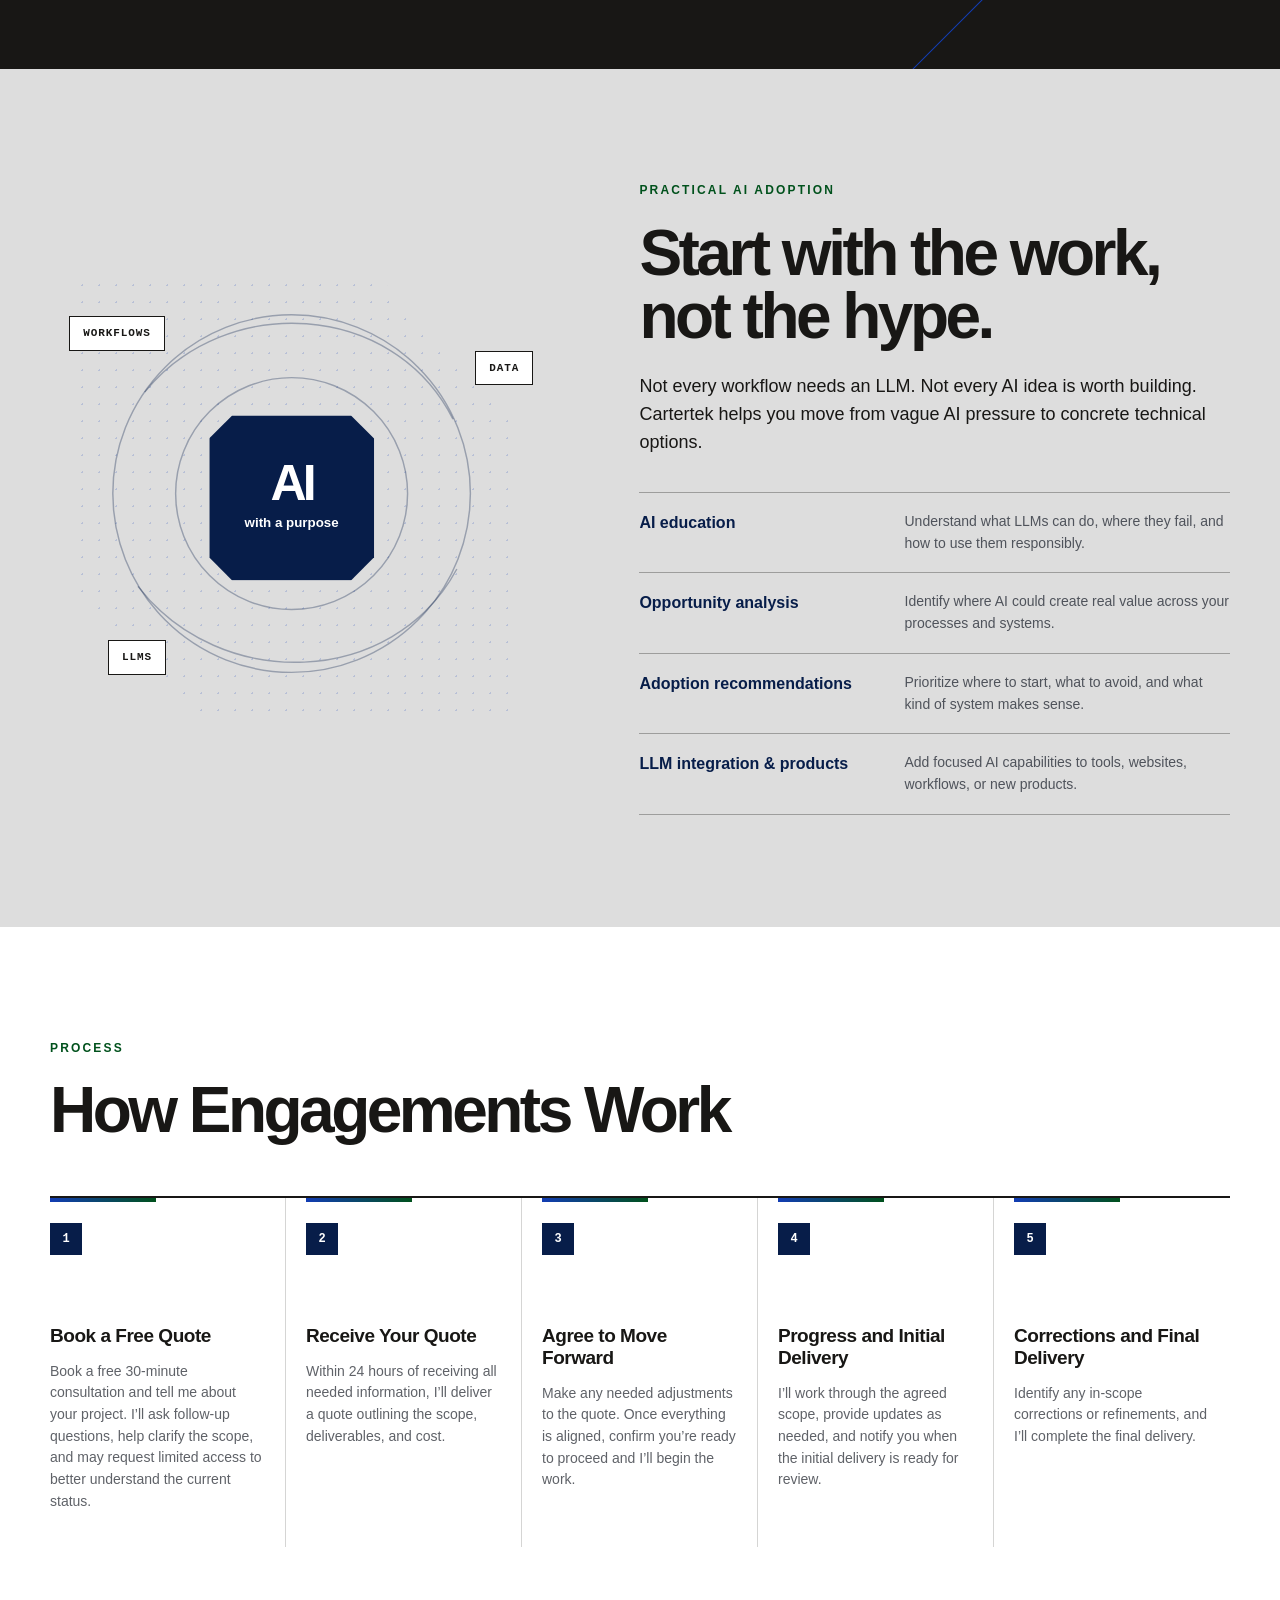
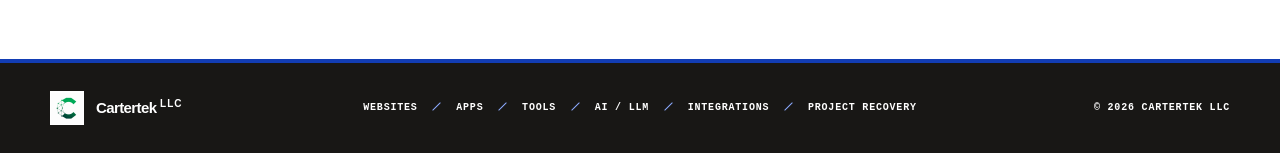
==== commit f965aecb: "Refine header and home accent colors" ====
--- a/index.html
+++ b/index.html
@@ -39,12 +39,12 @@
         </div>
         <div class="nav-item has-dropdown">
           <a href="about.html">About</a>
-          <button class="dropdown-toggle" type="button" aria-expanded="false" aria-label="Show About links"><span aria-hidden="true">⌄</span></button>
+          <button class="dropdown-toggle" type="button" aria-expanded="false" aria-label="Show About links"><span class="dropdown-label">Sections</span></button>
           <div class="dropdown"><a href="about.html#team">Team</a></div>
         </div>
         <div class="nav-item has-dropdown">
           <a href="case-studies.html">Case Studies</a>
-          <button class="dropdown-toggle" type="button" aria-expanded="false" aria-label="Show Case Studies links"><span aria-hidden="true">⌄</span></button>
+          <button class="dropdown-toggle" type="button" aria-expanded="false" aria-label="Show Case Studies links"><span class="dropdown-label">Sections</span></button>
           <div class="dropdown"><a href="case-studies.html#experimental-tech">Experimental Tech</a></div>
         </div>
         <a class="button button-small" href="quote.html">Get a quote</a>
--- a/styles.css
+++ b/styles.css
@@ -45,10 +45,10 @@
   transition: inset .25s ease, box-shadow .25s ease, background .25s ease;
 }
 .site-header.is-scrolled {
-  inset: 12px 18px auto;
+  inset: 0 0 auto;
   background: rgba(24,23,21,.96);
-  border: 1px solid rgba(255,255,255,.18);
-  box-shadow: 0 12px 35px rgba(7,29,73,.22);
+  border-bottom: 1px solid rgba(255,255,255,.18);
+  box-shadow: 0 8px 28px rgba(7,29,73,.22);
 }
 .nav-wrap { height: 88px; display: flex; align-items: center; justify-content: space-between; transition: height .25s ease; }
 .site-header.is-scrolled .nav-wrap { height: 58px; }
@@ -66,11 +66,10 @@
 .nav-item { position: relative; display: flex; align-items: center; gap: 5px; }
 .nav-item > a[aria-current="page"] { color: #9ab3ff; }
 .dropdown-toggle {
-  width: 25px; height: 25px; display: grid; place-items: center; padding: 0; border: 0;
+  display: none; place-items: center; padding: 0; border: 0;
   color: inherit; background: transparent; cursor: pointer;
 }
-.dropdown-toggle span { display: block; transition: transform .2s ease; }
-.dropdown-toggle[aria-expanded="true"] span { transform: rotate(180deg); }
+.dropdown-label { white-space: nowrap; }
 .dropdown {
   position: absolute; top: calc(100% + 20px); left: -18px; width: max-content; min-width: 180px;
   display: grid; visibility: hidden; opacity: 0; transform: translateY(-6px);
@@ -83,9 +82,9 @@
 .has-dropdown:hover .dropdown, .has-dropdown:focus-within .dropdown, .has-dropdown.dropdown-open .dropdown {
   visibility: visible; opacity: 1; transform: translateY(0);
 }
-.secondary-nav { border-top: 1px solid rgba(255,255,255,.14); transition: max-height .25s ease, opacity .2s ease; }
+.secondary-nav { transition: max-height .25s ease, opacity .2s ease; }
 .secondary-nav .shell { min-height: 39px; display: flex; align-items: center; justify-content: flex-end; gap: 27px; }
-.secondary-nav a { color: rgba(255,255,255,.72); font: 700 10px/1 "Courier New", monospace; text-decoration: none; text-transform: uppercase; letter-spacing: .1em; }
+.secondary-nav a { color: rgba(255,255,255,.72); font-size: 12px; font-weight: 700; text-decoration: none; }
 .secondary-nav a:hover, .secondary-nav a:focus-visible { color: #a5d5b5; }
 .site-header.is-scrolled .secondary-nav { max-height: 29px; opacity: 1; }
 .site-header.is-scrolled .secondary-nav .shell { min-height: 28px; }
@@ -171,7 +170,7 @@
 .service-card { position: relative; min-height: 500px; padding: 34px; border-right: 1px solid var(--ink); background: var(--paper); }
 .service-card:hover { box-shadow: inset 0 -5px 0 rgba(0,81,28,.45); }
 .service-card:last-child { border-right: 0; }
-.service-card.featured { color: var(--paper); background: var(--navy); transform: translateY(-16px); box-shadow: 0 16px 0 var(--cobalt); }
+.service-card.featured { color: var(--paper); background: var(--navy); transform: translateY(-16px); box-shadow: 0 16px 0 var(--green); }
 .card-number { position: absolute; top: 20px; right: 22px; color: var(--muted); font: 700 11px/1 "Courier New", monospace; }
 .featured .card-number { color: #9ab3ff; }
 .service-icon {
@@ -196,7 +195,7 @@
 .recovery-lead { position: sticky; top: 40px; }
 .recovery-lead h2 { color: #8cabff; }
 .recovery-lead > p:not(.eyebrow) { max-width: 470px; margin: 28px 0 35px; color: rgba(255,255,255,.68); font-size: 18px; }
-.button-light { background: transparent; color: var(--paper); border-color: var(--paper); box-shadow: 5px 5px 0 var(--cobalt); }
+.button-light { background: transparent; color: var(--paper); border-color: var(--paper); box-shadow: 5px 5px 0 var(--green); }
 .capability-list article { display: grid; grid-template-columns: 45px 1fr; gap: 20px; padding: 25px 0; border-top: 1px solid rgba(255,255,255,.23); }
 .capability-list article:last-child { border-bottom: 1px solid rgba(255,255,255,.23); }
 .capability-list article > span { color: #8cabff; font: 700 11px/1.4 "Courier New", monospace; }
@@ -311,7 +310,6 @@
 @media (max-width: 900px) {
   :root { --shell: min(100% - 32px, 720px); }
   .section { padding: 82px 0; }
-  .site-header.is-scrolled { inset: 8px 10px auto; }
   .nav-toggle { position: relative; z-index: 2; display: grid; gap: 6px; width: 44px; height: 44px; place-content: center; border: 1px solid rgba(255,255,255,.4); color: inherit; background: var(--ink); }
   .nav-toggle span:not(.sr-only) { display: block; width: 19px; height: 2px; background: currentColor; transition: transform .2s; }
   .nav-toggle[aria-expanded="true"] span:nth-child(2) { transform: translateY(4px) rotate(45deg); }
@@ -320,7 +318,7 @@
   .site-nav.open { display: grid; }
   .nav-item { display: grid; grid-template-columns: 1fr auto; border-top: 1px solid rgba(255,255,255,.18); }
   .nav-item > a { padding: 18px 0; font-size: 18px; }
-  .dropdown-toggle { width: 48px; height: 58px; }
+  .dropdown-toggle { width: auto; height: 58px; display: grid; padding-left: 18px; color: rgba(255,255,255,.62); font-size: 11px; font-weight: 700; text-transform: uppercase; letter-spacing: .08em; }
   .dropdown { position: static; grid-column: 1 / -1; width: 100%; max-height: 0; min-width: 0; overflow: hidden; padding: 0 0 0 16px; visibility: visible; opacity: 1; transform: none; color: var(--paper); background: transparent; border: 0; box-shadow: none; transition: max-height .22s ease, padding .22s ease; }
   .dropdown a { padding: 11px 0; color: rgba(255,255,255,.72); visibility: hidden; }
   .has-dropdown.dropdown-open .dropdown { max-height: 250px; padding-bottom: 15px; }
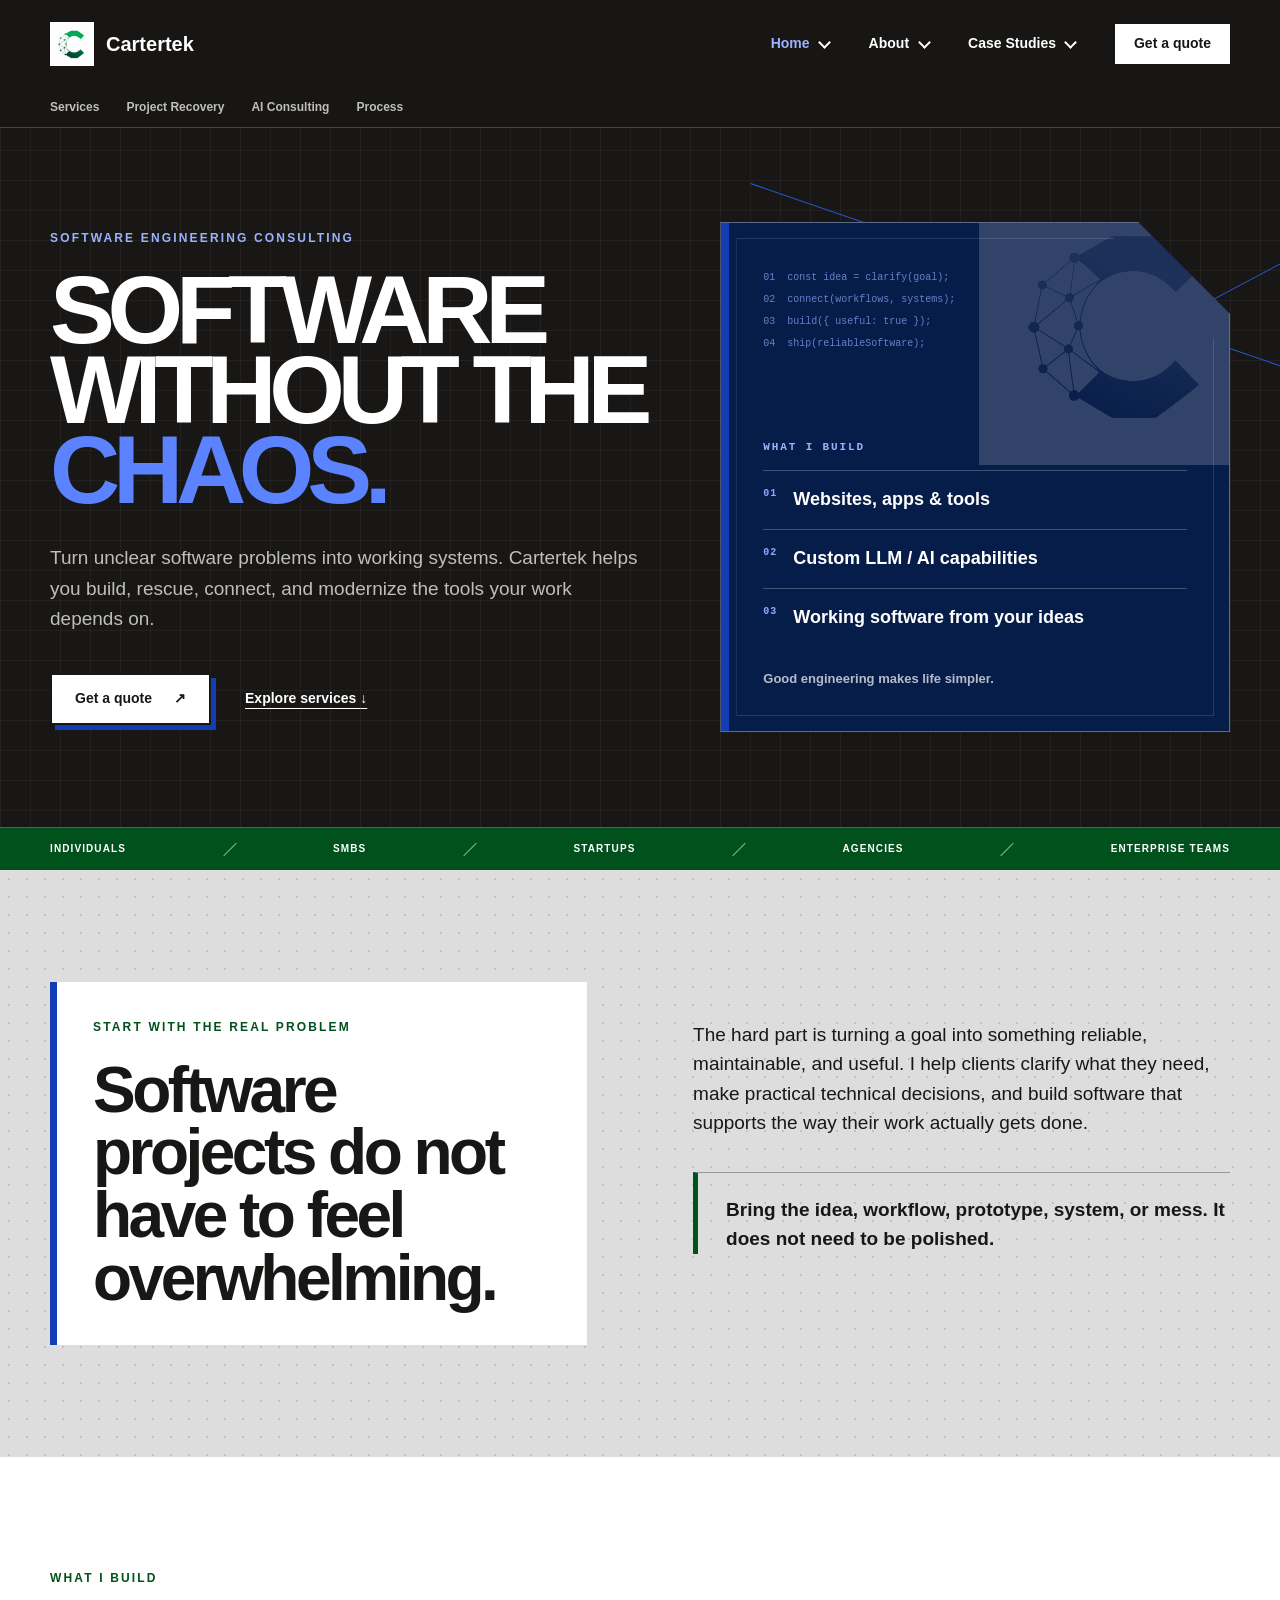
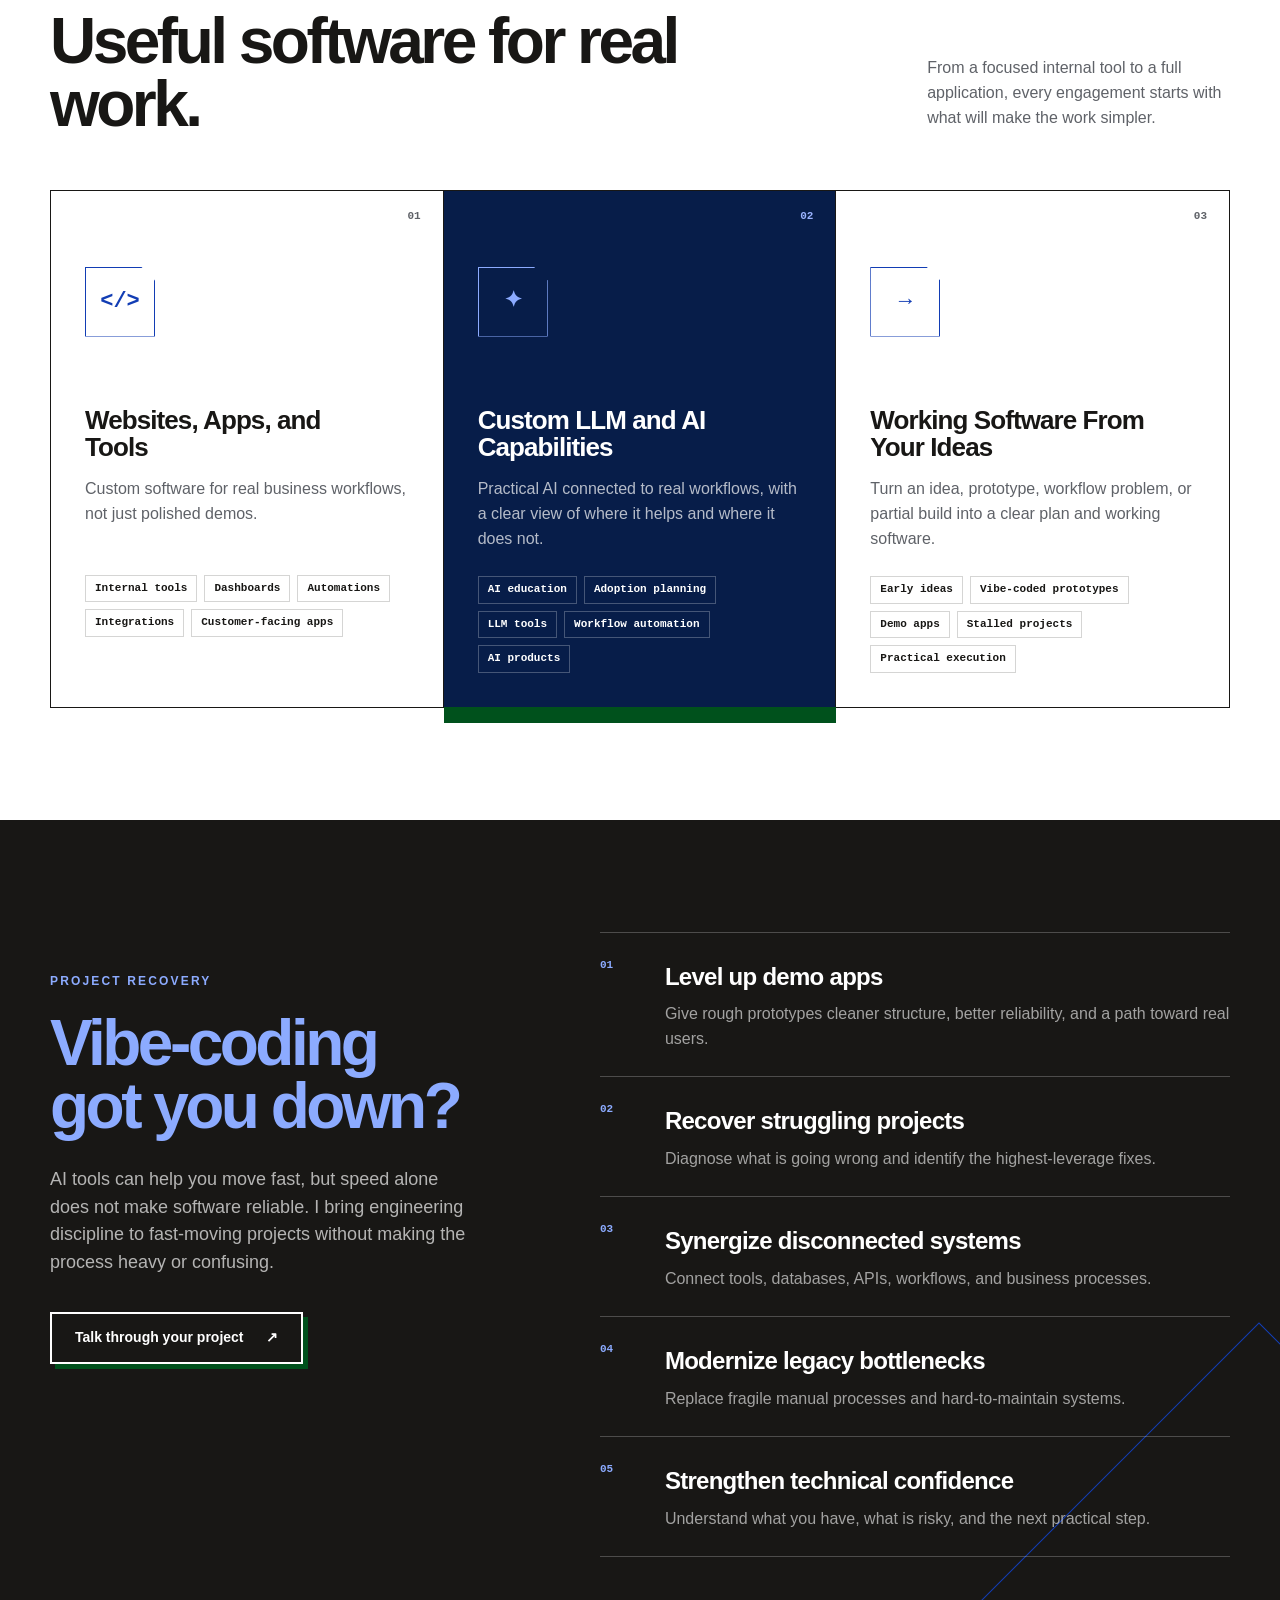
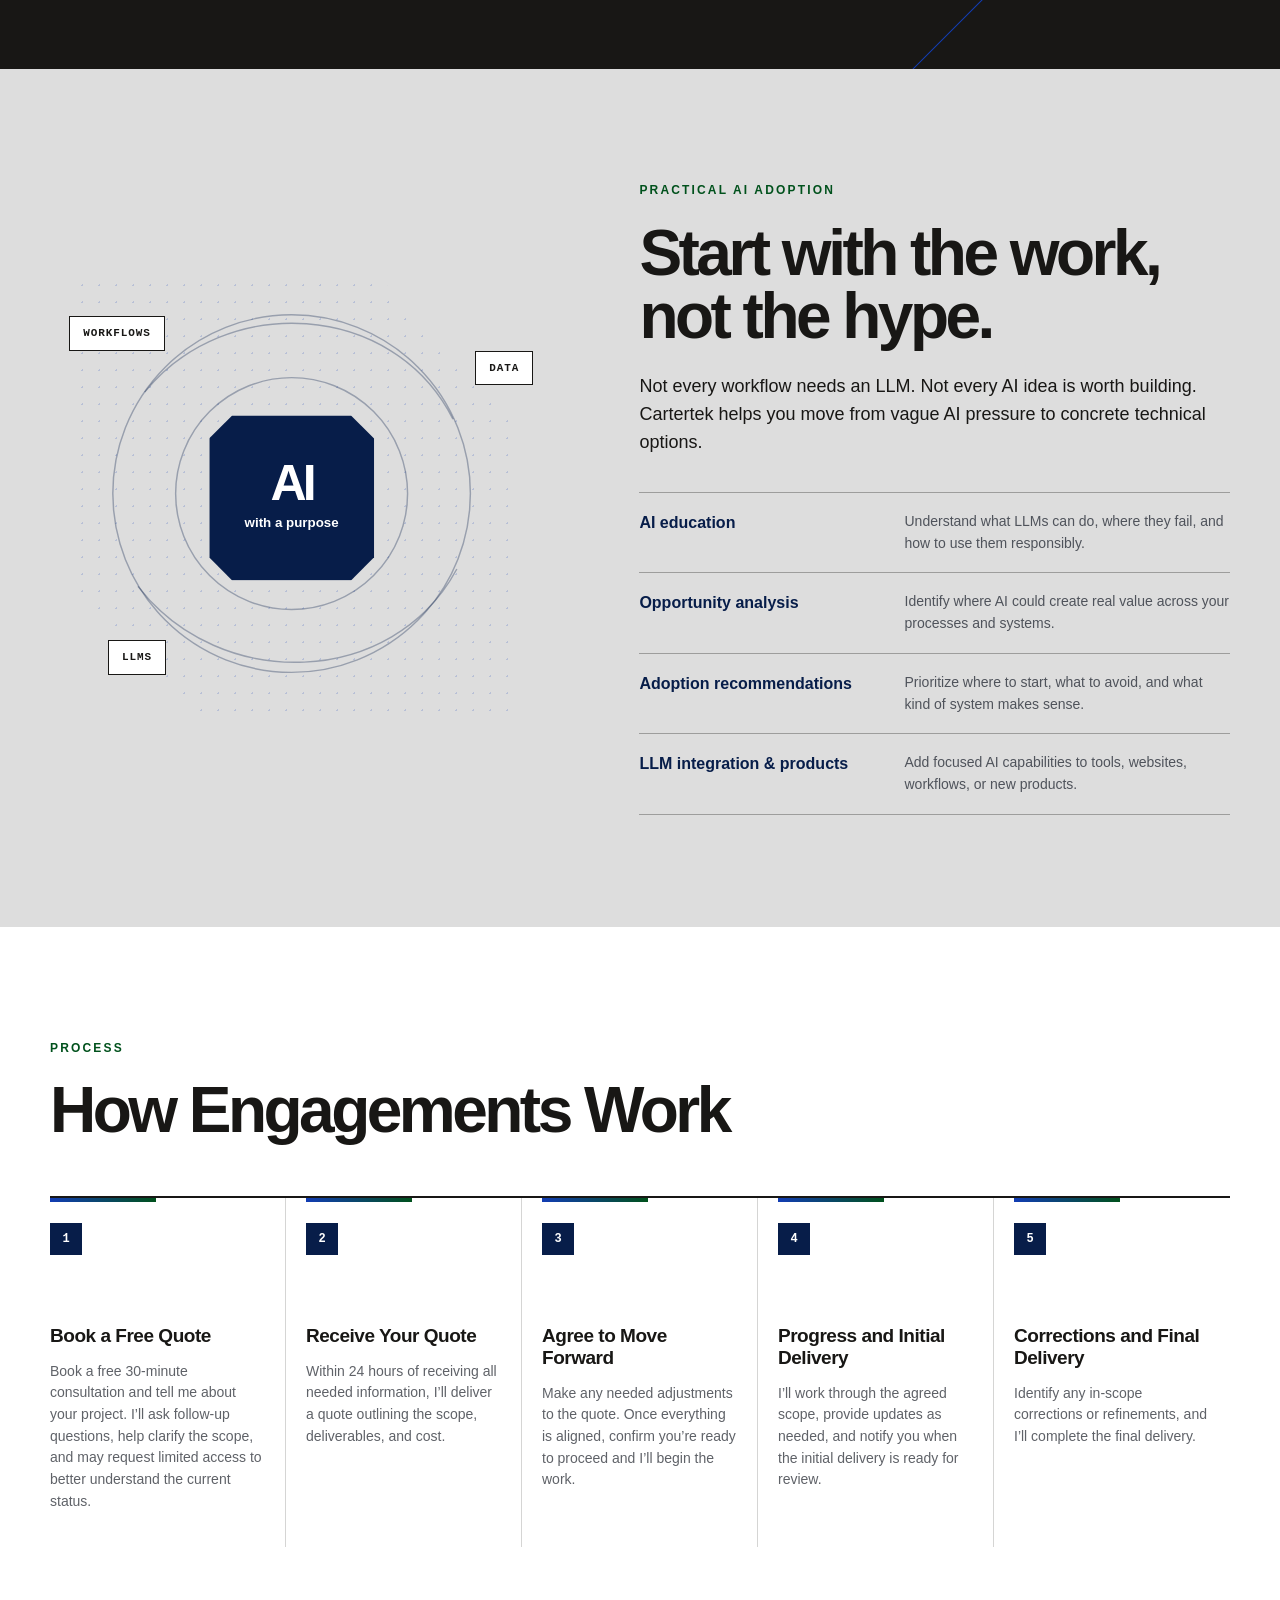
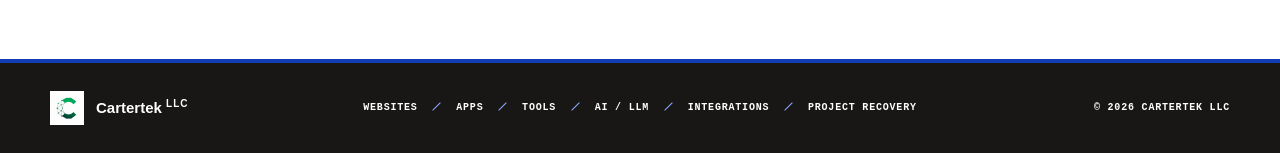
==== commit daebe59a: "Refine header navigation and quote layout" ====
--- a/index.html
+++ b/index.html
@@ -27,24 +27,26 @@
     <div class="shell nav-wrap">
       <a class="brand" href="index.html" aria-label="Cartertek home">
         <img class="brand-mark" src="logo-full-square.png" alt="" width="44" height="44">
-        <span>Cartertek <small>LLC</small></span>
+        <span>Cartertek</span>
       </a>
       <button class="nav-toggle" type="button" aria-expanded="false" aria-controls="site-nav">
         <span class="sr-only">Toggle navigation</span>
         <span></span><span></span>
       </button>
       <nav id="site-nav" class="site-nav" aria-label="Primary navigation">
-        <div class="nav-item">
-          <a href="index.html" aria-current="page">Home</a>
-        </div>
         <div class="nav-item has-dropdown">
-          <a href="about.html">About</a>
-          <button class="dropdown-toggle" type="button" aria-expanded="false" aria-label="Show About links"><span class="dropdown-label">Sections</span></button>
+          <a class="dropdown-link" href="index.html#services" aria-current="page">Home</a>
+          <button class="dropdown-toggle" type="button" aria-expanded="false" aria-haspopup="true" aria-label="Toggle Home menu"></button>
+          <div class="dropdown"><a href="index.html#services">Services</a><a href="index.html#recovery">Project Recovery</a><a href="index.html#ai">AI Consulting</a><a href="index.html#process">Process</a></div>
+        </div>
+        <div class="nav-item has-dropdown">
+          <a class="dropdown-link" href="about.html#team">About</a>
+          <button class="dropdown-toggle" type="button" aria-expanded="false" aria-haspopup="true" aria-label="Toggle About menu"></button>
           <div class="dropdown"><a href="about.html#team">Team</a></div>
         </div>
         <div class="nav-item has-dropdown">
-          <a href="case-studies.html">Case Studies</a>
-          <button class="dropdown-toggle" type="button" aria-expanded="false" aria-label="Show Case Studies links"><span class="dropdown-label">Sections</span></button>
+          <a class="dropdown-link" href="case-studies.html#experimental-tech">Case Studies</a>
+          <button class="dropdown-toggle" type="button" aria-expanded="false" aria-haspopup="true" aria-label="Toggle Case Studies menu"></button>
           <div class="dropdown"><a href="case-studies.html#experimental-tech">Experimental Tech</a></div>
         </div>
         <a class="button button-small" href="quote.html">Get a quote</a>
--- a/styles.css
+++ b/styles.css
@@ -52,7 +52,7 @@
 }
 .nav-wrap { height: 88px; display: flex; align-items: center; justify-content: space-between; transition: height .25s ease; }
 .site-header.is-scrolled .nav-wrap { height: 58px; }
-.brand { display: inline-flex; align-items: center; gap: 12px; font-weight: 850; font-size: 20px; text-decoration: none; letter-spacing: -.04em; }
+.brand { display: inline-flex; align-items: center; gap: 12px; font-family: "Trebuchet MS", "Avenir Next", "Segoe UI", Arial, sans-serif; font-weight: 850; font-size: 20px; text-decoration: none; letter-spacing: 0; }
 .brand small { font-size: 10px; letter-spacing: .1em; vertical-align: top; }
 .brand-mark {
   width: 44px; height: 44px; object-fit: cover; display: block;
@@ -62,14 +62,20 @@
 .site-header.is-scrolled .brand-mark { width: 36px; height: 36px; }
 .site-nav { display: flex; align-items: center; gap: 34px; }
 .site-nav a { font-size: 14px; font-weight: 700; text-decoration: none; }
-.site-nav a:not(.button):hover, .site-nav a:not(.button):focus-visible { color: #9ab3ff; }
+.site-nav a:not(.button):hover, .site-nav a:not(.button):focus-visible, .dropdown-toggle:hover, .dropdown-toggle:focus-visible { color: #9ab3ff; }
 .nav-item { position: relative; display: flex; align-items: center; gap: 5px; }
 .nav-item > a[aria-current="page"] { color: #9ab3ff; }
 .dropdown-toggle {
-  display: none; place-items: center; padding: 0; border: 0;
+  display: grid; place-items: center; width: 20px; height: 20px; padding: 0; border: 0;
   color: inherit; background: transparent; cursor: pointer;
-}
-.dropdown-label { white-space: nowrap; }
+  font: inherit;
+}
+.dropdown-toggle::before {
+  content: ""; width: 7px; height: 7px; border-right: 2px solid currentColor; border-bottom: 2px solid currentColor;
+  transform: translateY(-2px) rotate(45deg); transition: transform .18s ease;
+}
+.has-dropdown.dropdown-open .dropdown-toggle::before { transform: translateY(1px) rotate(225deg); }
+.dropdown-link { white-space: nowrap; }
 .dropdown {
   position: absolute; top: calc(100% + 20px); left: -18px; width: max-content; min-width: 180px;
   display: grid; visibility: hidden; opacity: 0; transform: translateY(-6px);
@@ -83,7 +89,7 @@
   visibility: visible; opacity: 1; transform: translateY(0);
 }
 .secondary-nav { transition: max-height .25s ease, opacity .2s ease; }
-.secondary-nav .shell { min-height: 39px; display: flex; align-items: center; justify-content: flex-end; gap: 27px; }
+.secondary-nav .shell { min-height: 39px; display: flex; align-items: center; justify-content: flex-start; gap: 27px; }
 .secondary-nav a { color: rgba(255,255,255,.72); font-size: 12px; font-weight: 700; text-decoration: none; }
 .secondary-nav a:hover, .secondary-nav a:focus-visible { color: #a5d5b5; }
 .site-header.is-scrolled .secondary-nav { max-height: 29px; opacity: 1; }
@@ -287,13 +293,40 @@
 .construction-card h2 { max-width: 850px; }
 .construction-card > p:last-child { margin: 28px 0 0; color: var(--muted); font-size: 18px; }
 .quote-main { padding-top: 88px; color: var(--paper); background: var(--ink); }
-.quote-section { min-height: calc(100vh - 88px); background: var(--navy); }
+.quote-section {
+  min-height: calc(100vh - 88px);
+  background-color: var(--ink);
+  background-image: linear-gradient(rgba(255,255,255,.045) 1px, transparent 1px), linear-gradient(90deg, rgba(255,255,255,.045) 1px, transparent 1px);
+  background-size: 30px 30px;
+}
 .quote-grid { display: grid; grid-template-columns: .72fr 1.28fr; gap: 7%; align-items: start; }
-.quote-copy { position: sticky; top: 105px; }
+.quote-grid > * { min-width: 0; }
+.quote-copy { position: sticky; top: 105px; max-width: 100%; }
 .quote-copy h1 { font-size: clamp(48px, 5.5vw, 78px); }
+.quote-copy .eyebrow { color: #8cabff; }
 .quote-copy > p:not(.eyebrow) { margin: 28px 0 36px; color: rgba(255,255,255,.7); font-size: 18px; }
-.booking-card { min-height: 720px; padding: 32px; color: var(--ink); background: var(--paper); box-shadow: 12px 12px 0 var(--green); }
-#inline-widget-30-minute-quote { min-height: 650px; }
+.quote-copy .contact-link { border-bottom-color: rgba(255,255,255,.3); }
+.quote-copy .contact-link:first-child { border-top-color: rgba(255,255,255,.3); }
+.quote-copy .contact-link span, .quote-copy .contact-link i { color: #8cabff; }
+.quote-copy .contact-link:hover strong { color: var(--cobalt); }
+.quote-copy .consultant { color: rgba(255,255,255,.65); }
+.quote-copy .consultant strong { color: var(--paper); }
+.booking-card {
+  min-height: 720px; padding: 18px; color: var(--ink); background: rgba(255,255,255,.86);
+  width: 100%; max-width: 100%; overflow: hidden;
+  border: 1px solid rgba(24,23,21,.14); border-radius: 8px; box-shadow: 0 18px 48px rgba(7,29,73,.13);
+}
+.booking-card-heading {
+  display: flex; align-items: center; min-height: 54px; padding: 0 12px 10px;
+  border-bottom: 1px solid rgba(24,23,21,.12);
+}
+.booking-card-heading .eyebrow { margin: 0; }
+.booking-embed {
+  max-width: 100%; margin-top: 18px; overflow: hidden; background: var(--paper);
+  border: 1px solid rgba(24,23,21,.12); border-radius: 8px;
+}
+#inline-widget-30-minute-quote { width: 100%; max-width: 100%; min-height: 680px; overflow: hidden; background: var(--paper); }
+#inline-widget-30-minute-quote iframe { display: block; width: 100% !important; max-width: 100%; min-height: 680px; border: 0; }
 .booking-card noscript a { color: var(--cobalt); font-weight: 800; }
 .reveal-ready .reveal { opacity: 0; transform: translateY(22px); transition: opacity .65s ease, transform .65s ease; }
 .reveal-ready .reveal.is-visible { opacity: 1; transform: translateY(0); }
@@ -318,7 +351,7 @@
   .site-nav.open { display: grid; }
   .nav-item { display: grid; grid-template-columns: 1fr auto; border-top: 1px solid rgba(255,255,255,.18); }
   .nav-item > a { padding: 18px 0; font-size: 18px; }
-  .dropdown-toggle { width: auto; height: 58px; display: grid; padding-left: 18px; color: rgba(255,255,255,.62); font-size: 11px; font-weight: 700; text-transform: uppercase; letter-spacing: .08em; }
+  .dropdown-toggle { width: 44px; height: 58px; color: inherit; }
   .dropdown { position: static; grid-column: 1 / -1; width: 100%; max-height: 0; min-width: 0; overflow: hidden; padding: 0 0 0 16px; visibility: visible; opacity: 1; transform: none; color: var(--paper); background: transparent; border: 0; box-shadow: none; transition: max-height .22s ease, padding .22s ease; }
   .dropdown a { padding: 11px 0; color: rgba(255,255,255,.72); visibility: hidden; }
   .has-dropdown.dropdown-open .dropdown { max-height: 250px; padding-bottom: 15px; }
@@ -361,8 +394,8 @@
   .brand-mark { width: 38px; height: 38px; }
   .hero { padding-top: 127px; }
   .hero-grid { min-height: auto; gap: 60px; padding-block: 76px 56px; }
-  .hero h1 { font-size: clamp(45px, 14.5vw, 64px); }
-  .hero-lede { font-size: 17px; }
+  .hero h1 { font-size: clamp(40px, 12vw, 52px); letter-spacing: -.055em; }
+  .hero-lede { max-width: 32ch; font-size: 17px; }
   .hero-actions { align-items: flex-start; flex-direction: column; gap: 25px; }
   .hero-panel { min-height: 440px; padding: 28px; clip-path: polygon(0 0, 78% 0, 100% 16%, 100% 100%, 0 100%); }
   .code-field { top: 38px; left: 28px; font-size: 8px; }
@@ -383,11 +416,15 @@
   .secondary-nav .shell { gap: 20px; }
   .page-hero { min-height: 450px; padding: 175px 0 60px; }
   .page-hero h1 { font-size: clamp(38px, 11vw, 46px); }
+  .quote-copy h1 { max-width: 9ch; font-size: clamp(36px, 10.5vw, 42px); letter-spacing: -.045em; }
+  .quote-copy > p:not(.eyebrow) { max-width: 30ch; }
   .profile-mark { box-shadow: 8px 8px 0 var(--green); }
   .construction-card { padding: 54px 24px 42px; box-shadow: 8px 8px 0 var(--green); }
   .construction-index { position: static; display: block; margin-bottom: 30px; }
-  .booking-card { min-height: 680px; padding: 18px 8px; box-shadow: 8px 8px 0 var(--green); }
-  .booking-card > .eyebrow { padding-left: 12px; }
+  .booking-card { min-height: 680px; padding: 10px; box-shadow: 0 12px 32px rgba(7,29,73,.12); }
+  .booking-card-heading { min-height: 48px; padding: 0 6px 8px; }
+  .booking-embed { margin-top: 10px; }
+  #inline-widget-30-minute-quote, #inline-widget-30-minute-quote iframe { min-height: 660px; }
 }
 
 @media (prefers-reduced-motion: reduce) {
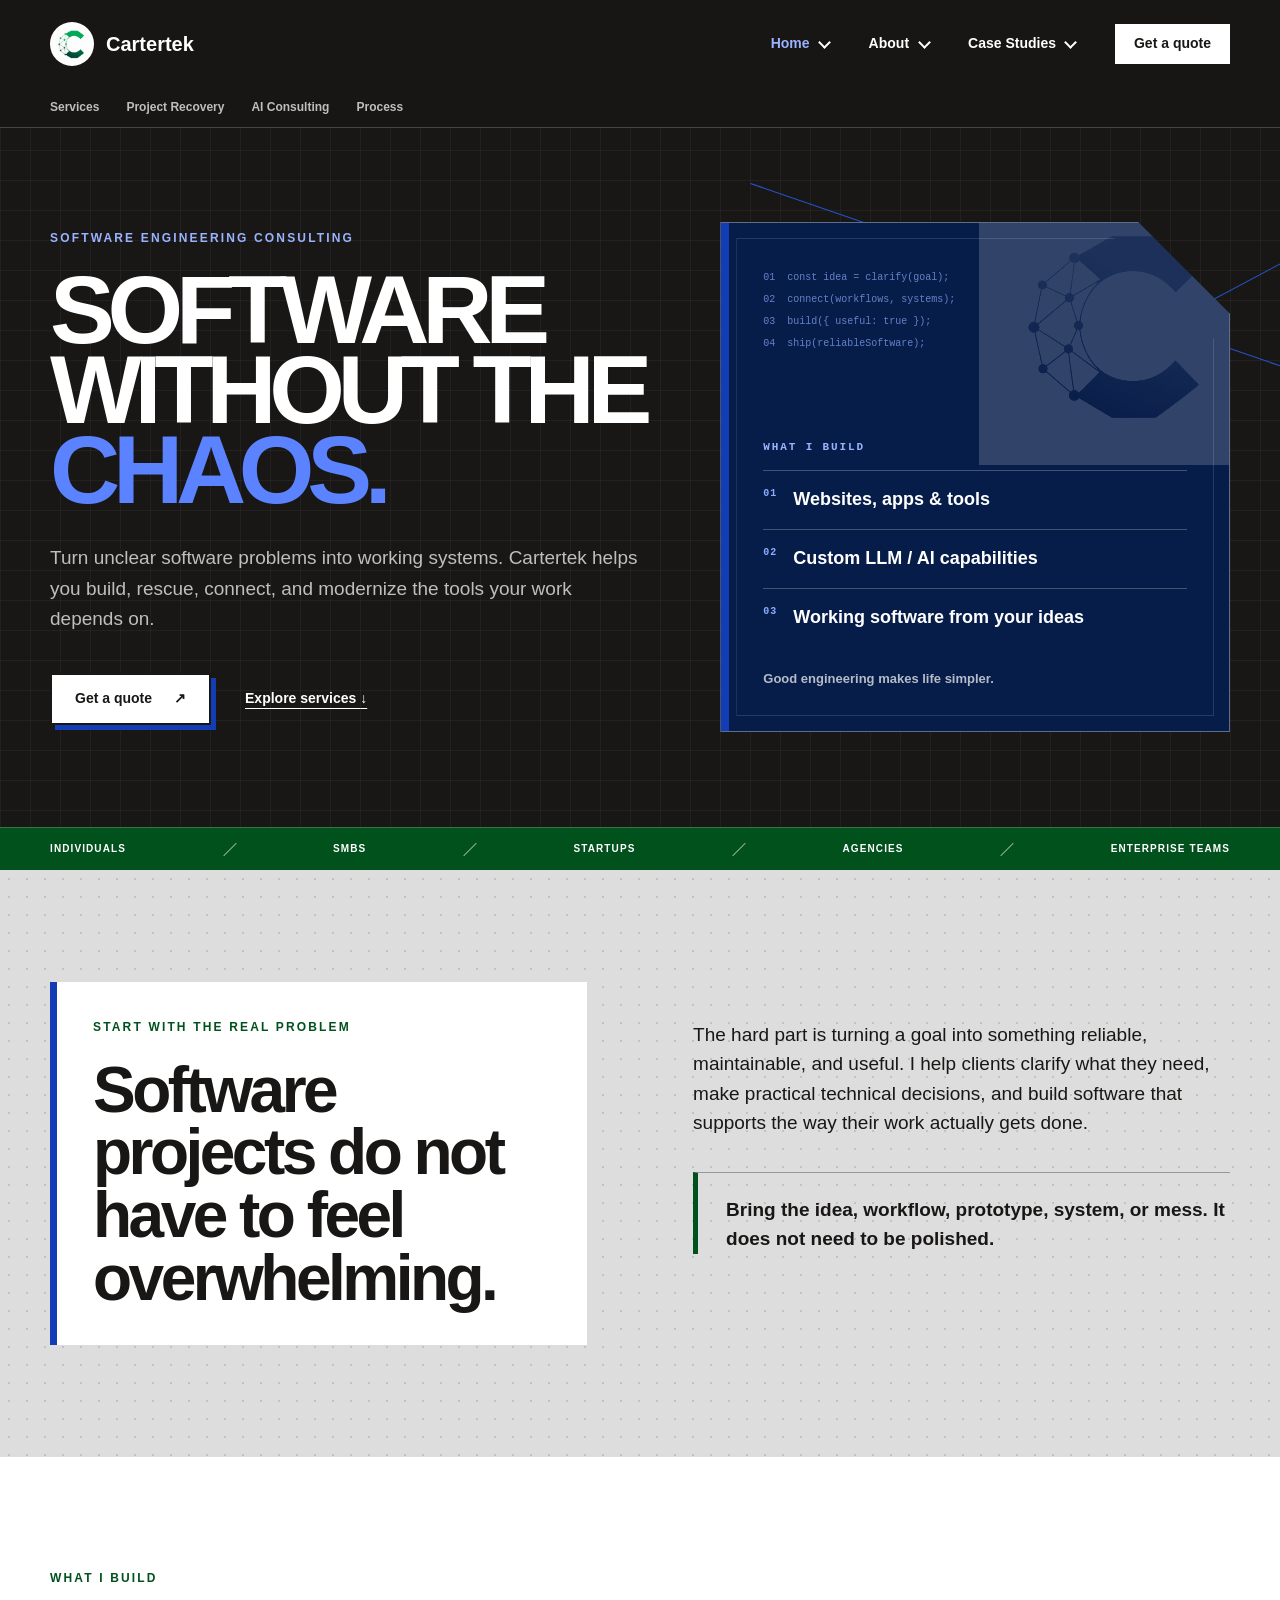
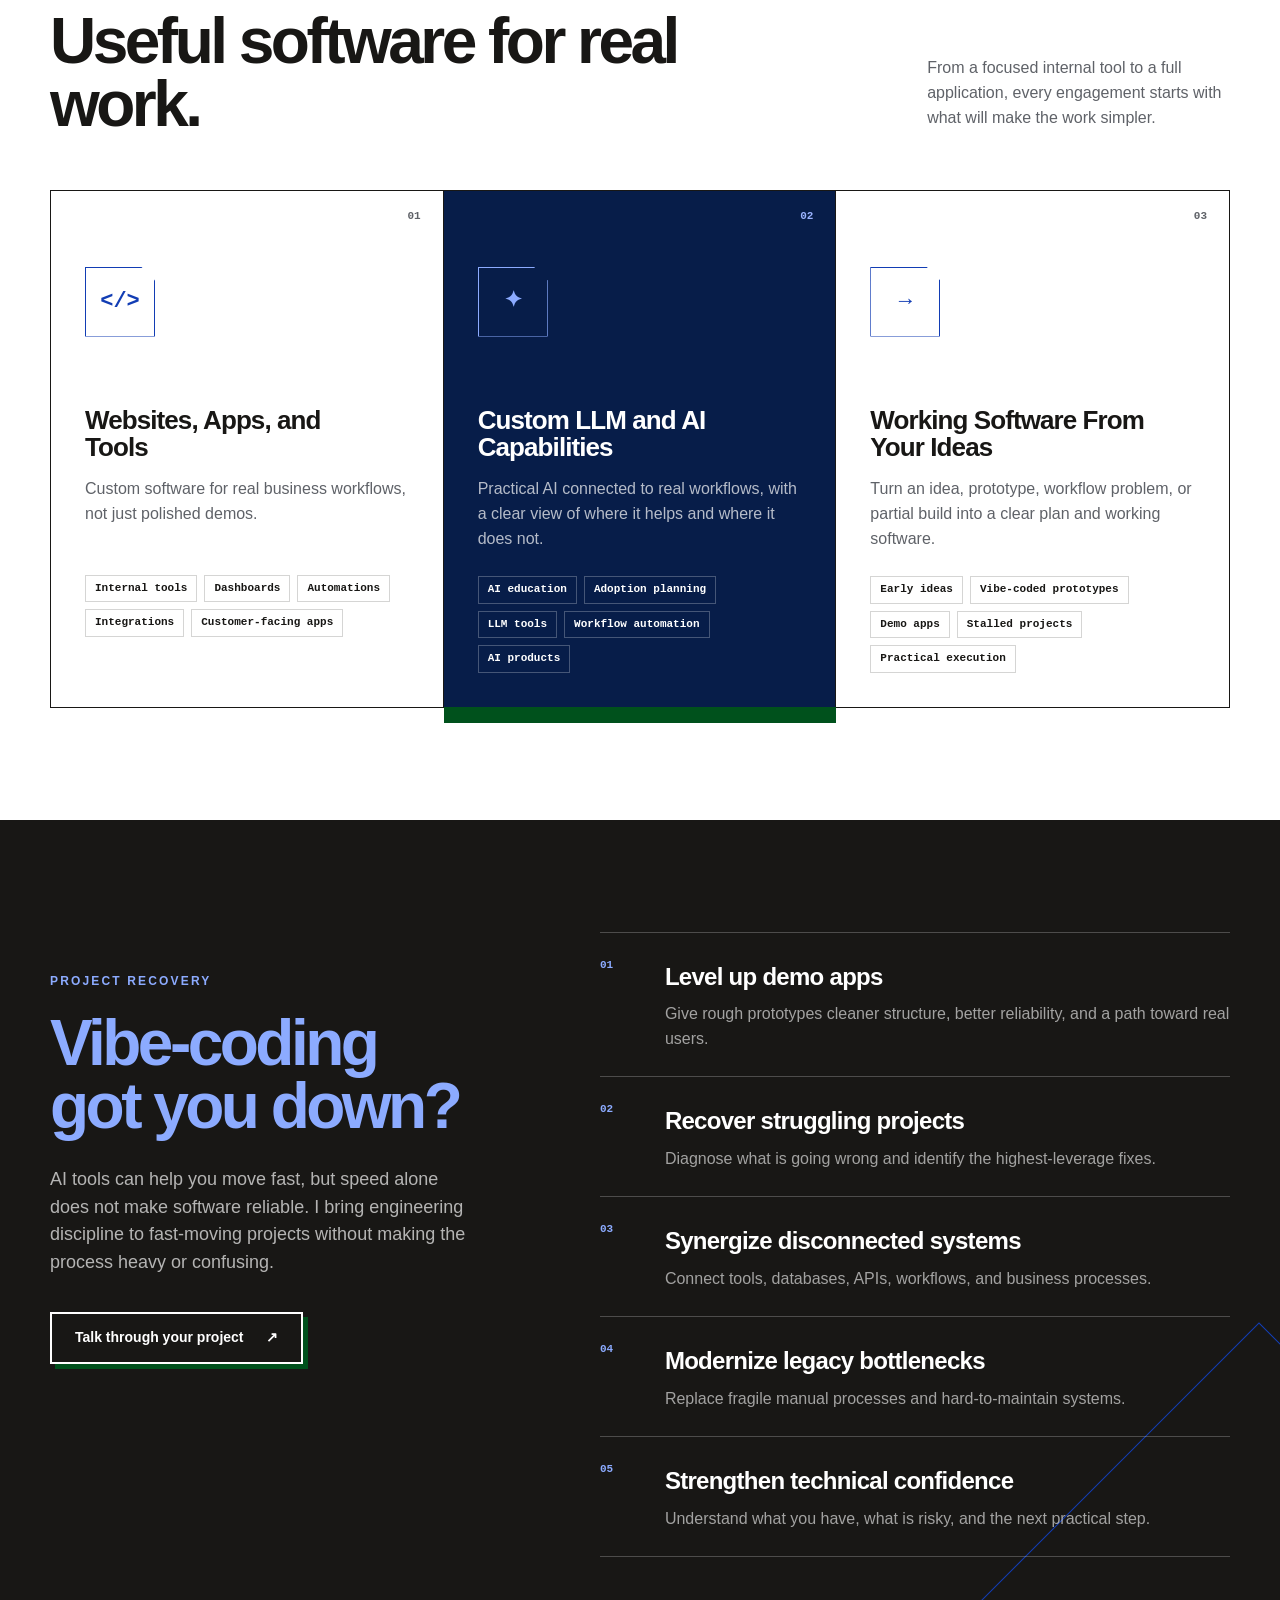
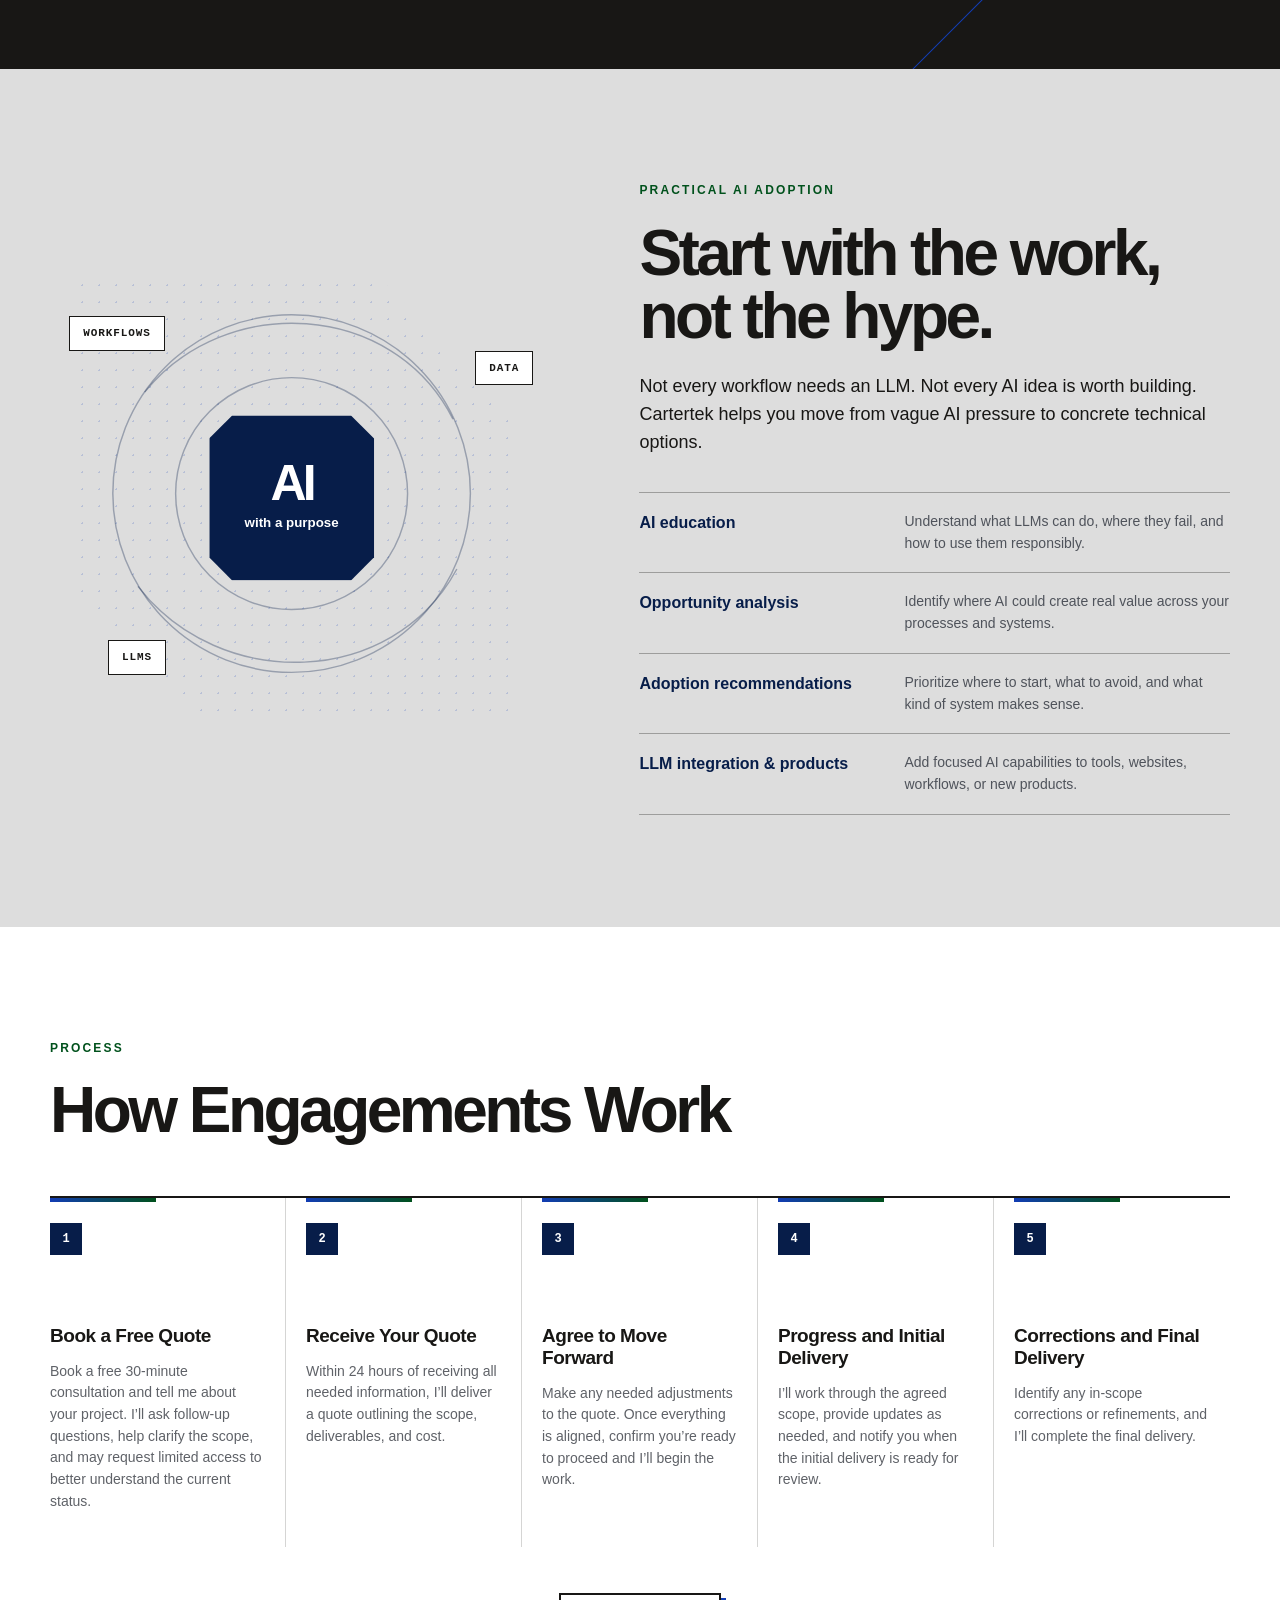
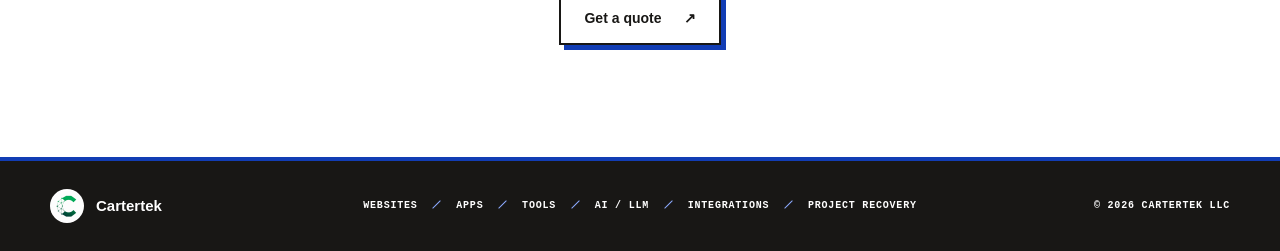
==== commit 995d743d: "Refine SPA navigation and team profile" ====
--- a/index.html
+++ b/index.html
@@ -16,17 +16,17 @@
   <meta name="twitter:card" content="summary_large_image">
   <meta name="twitter:image" content="https://cartertek.ai/logo-full-square.png">
   <link rel="canonical" href="https://cartertek.ai/">
-  <link rel="icon" href="favicon-192.png" type="image/png" sizes="192x192">
-  <link rel="apple-touch-icon" href="favicon-192.png">
-  <link rel="stylesheet" href="styles.css">
+  <link rel="icon" href="/favicon-192.png" type="image/png" sizes="192x192">
+  <link rel="apple-touch-icon" href="/favicon-192.png">
+  <link rel="stylesheet" href="/styles.css">
 </head>
 <body data-page="home">
   <a class="skip-link" href="#main">Skip to content</a>
 
   <header class="site-header">
     <div class="shell nav-wrap">
-      <a class="brand" href="index.html" aria-label="Cartertek home">
-        <img class="brand-mark" src="logo-full-square.png" alt="" width="44" height="44">
+      <a class="brand" href="/" aria-label="Cartertek home">
+        <img class="brand-mark" src="/logo-full-square.png" alt="" width="44" height="44">
         <span>Cartertek</span>
       </a>
       <button class="nav-toggle" type="button" aria-expanded="false" aria-controls="site-nav">
@@ -35,29 +35,29 @@
       </button>
       <nav id="site-nav" class="site-nav" aria-label="Primary navigation">
         <div class="nav-item has-dropdown">
-          <a class="dropdown-link" href="index.html#services" aria-current="page">Home</a>
+          <a class="dropdown-link" href="/" aria-current="page">Home</a>
           <button class="dropdown-toggle" type="button" aria-expanded="false" aria-haspopup="true" aria-label="Toggle Home menu"></button>
-          <div class="dropdown"><a href="index.html#services">Services</a><a href="index.html#recovery">Project Recovery</a><a href="index.html#ai">AI Consulting</a><a href="index.html#process">Process</a></div>
+          <div class="dropdown"><a href="/home/services">Services</a><a href="/home/recovery">Project Recovery</a><a href="/home/ai">AI Consulting</a><a href="/home/process">Process</a></div>
         </div>
         <div class="nav-item has-dropdown">
-          <a class="dropdown-link" href="about.html#team">About</a>
+          <a class="dropdown-link" href="/about/team">About</a>
           <button class="dropdown-toggle" type="button" aria-expanded="false" aria-haspopup="true" aria-label="Toggle About menu"></button>
-          <div class="dropdown"><a href="about.html#team">Team</a></div>
+          <div class="dropdown"><a href="/about/team">Team</a></div>
         </div>
         <div class="nav-item has-dropdown">
-          <a class="dropdown-link" href="case-studies.html#experimental-tech">Case Studies</a>
+          <a class="dropdown-link" href="/case-studies/experimental-tech">Case Studies</a>
           <button class="dropdown-toggle" type="button" aria-expanded="false" aria-haspopup="true" aria-label="Toggle Case Studies menu"></button>
-          <div class="dropdown"><a href="case-studies.html#experimental-tech">Experimental Tech</a></div>
-        </div>
-        <a class="button button-small" href="quote.html">Get a quote</a>
+          <div class="dropdown"><a href="/case-studies/experimental-tech">Experimental Tech</a></div>
+        </div>
+        <a class="button button-small" href="/quote">Get a quote</a>
       </nav>
     </div>
     <nav class="secondary-nav" aria-label="On this page">
       <div class="shell">
-        <a href="#services">Services</a>
-        <a href="#recovery">Project Recovery</a>
-        <a href="#ai">AI Consulting</a>
-        <a href="#process">Process</a>
+        <a href="/home/services">Services</a>
+        <a href="/home/recovery">Project Recovery</a>
+        <a href="/home/ai">AI Consulting</a>
+        <a href="/home/process">Process</a>
       </div>
     </nav>
   </header>
@@ -70,8 +70,8 @@
           <h1>Software<br>Without The<br><em>Chaos.</em></h1>
           <p class="hero-lede">Turn unclear software problems into working systems. Cartertek helps you build, rescue, connect, and modernize the tools your work depends on.</p>
           <div class="hero-actions">
-            <a class="button" href="quote.html">Get a quote <span aria-hidden="true">↗</span></a>
-            <a class="text-link" href="#services">Explore services <span aria-hidden="true">↓</span></a>
+            <a class="button" href="/quote">Get a quote <span aria-hidden="true">↗</span></a>
+            <a class="text-link" href="/home/services">Explore services <span aria-hidden="true">↓</span></a>
           </div>
         </div>
         <div class="hero-panel" aria-label="Cartertek service overview">
@@ -81,7 +81,7 @@
             <span>03&nbsp; build({ useful: true });</span>
             <span>04&nbsp; ship(reliableSoftware);</span>
           </div>
-          <img class="hero-brand-mark" src="logo-full-square.png" alt="" width="1024" height="1024">
+          <img class="hero-brand-mark" src="/logo-full-square.png" alt="" width="1024" height="1024">
           <p class="panel-kicker">What I build</p>
           <ul>
             <li><span>01</span> Websites, apps &amp; tools</li>
@@ -158,7 +158,7 @@
           <p class="eyebrow light">Project recovery</p>
           <h2>Vibe-coding got you down?</h2>
           <p>AI tools can help you move fast, but speed alone does not make software reliable. I bring engineering discipline to fast-moving projects without making the process heavy or confusing.</p>
-          <a class="button button-light" href="quote.html">Talk through your project <span aria-hidden="true">↗</span></a>
+          <a class="button button-light" href="/quote">Talk through your project <span aria-hidden="true">↗</span></a>
         </div>
         <div class="capability-list">
           <article>
@@ -219,6 +219,9 @@
           <li><span>4</span><h3>Progress and Initial Delivery</h3><p>I’ll work through the agreed scope, provide updates as needed, and notify you when the initial delivery is ready for review.</p></li>
           <li><span>5</span><h3>Corrections and Final Delivery</h3><p>Identify any in-scope corrections or refinements, and I’ll complete the final delivery.</p></li>
         </ol>
+        <div class="process-cta">
+          <a class="button" href="/quote">Get a quote <span aria-hidden="true">↗</span></a>
+        </div>
       </div>
     </section>
 
@@ -226,11 +229,11 @@
 
   <footer class="site-footer">
     <div class="shell footer-grid">
-      <a class="brand footer-brand" href="index.html"><img class="brand-mark" src="logo-full-square.png" alt="" width="44" height="44"><span>Cartertek <small>LLC</small></span></a>
+      <a class="brand footer-brand" href="/"><img class="brand-mark" src="/logo-full-square.png" alt="" width="44" height="44"><span>Cartertek</span></a>
       <p>Websites <i></i> Apps <i></i> Tools <i></i> AI / LLM <i></i> Integrations <i></i> Project Recovery</p>
       <p>© <span id="year">2026</span> Cartertek LLC</p>
     </div>
   </footer>
-  <script src="script.js"></script>
+  <script src="/script.js"></script>
 </body>
 </html>
--- a/styles.css
+++ b/styles.css
@@ -57,6 +57,7 @@
 .brand-mark {
   width: 44px; height: 44px; object-fit: cover; display: block;
   border: 1px solid rgba(255,255,255,.3); background: var(--paper);
+  border-radius: 50%;
   transition: width .25s ease, height .25s ease;
 }
 .site-header.is-scrolled .brand-mark { width: 36px; height: 36px; }
@@ -245,6 +246,7 @@
 .process-list span { display: grid; place-items: center; width: 32px; height: 32px; margin-bottom: 70px; color: var(--paper); background: var(--navy); font: 700 12px/1 "Courier New", monospace; }
 .process-list h3 { margin: 0; font-size: 19px; line-height: 1.15; letter-spacing: -.025em; }
 .process-list p { color: var(--muted); font-size: 14px; }
+.process-cta { display: flex; justify-content: center; margin-top: 46px; }
 
 .contact { background: var(--gray); }
 .contact-card {
@@ -281,18 +283,24 @@
 .profile-grid { display: grid; grid-template-columns: .75fr 1.25fr; gap: 9%; align-items: center; }
 .profile-mark { position: relative; padding: 13%; background: var(--navy); box-shadow: 12px 12px 0 var(--green); }
 .profile-mark::after { content: ""; position: absolute; inset: 22px; border: 1px solid rgba(255,255,255,.25); pointer-events: none; }
-.profile-mark img { display: block; width: 100%; height: auto; filter: grayscale(1) contrast(1.35); opacity: .9; }
+.profile-mark img { display: block; width: 100%; aspect-ratio: 1; height: auto; object-fit: cover; object-position: center; filter: grayscale(1) contrast(1.2); opacity: .95; }
 .profile-grid article { max-width: 680px; }
 .profile-grid .role { margin: 22px 0 30px; padding-left: 18px; color: var(--navy); border-left: 4px solid var(--green); font-weight: 800; }
 .profile-grid article > p:not(.eyebrow):not(.role) { font-size: 18px; }
-.profile-grid .button { margin-top: 20px; }
+.profile-socials { display: flex; flex-wrap: wrap; gap: 12px; margin-top: 28px; }
+.profile-socials a {
+  display: inline-flex; align-items: center; min-height: 38px; padding: 0 14px;
+  border: 1px solid var(--ink); color: var(--navy); background: var(--paper);
+  font-size: 13px; font-weight: 850; text-decoration: none;
+}
+.profile-socials a:hover, .profile-socials a:focus-visible { color: var(--paper); background: var(--navy); }
 .experimental { min-height: 560px; background: var(--gray); }
 .construction-card { position: relative; padding: 70px; background: var(--paper); border: 1px solid var(--ink); box-shadow: 12px 12px 0 var(--green); }
 .construction-card::after { content: ""; position: absolute; top: 0; right: 0; width: 120px; height: 120px; background: linear-gradient(135deg, transparent 49%, var(--cobalt) 50%); opacity: .12; }
 .construction-index { position: absolute; top: 32px; right: 34px; color: var(--muted); font: 700 11px/1 "Courier New", monospace; text-transform: uppercase; letter-spacing: .1em; }
 .construction-card h2 { max-width: 850px; }
 .construction-card > p:last-child { margin: 28px 0 0; color: var(--muted); font-size: 18px; }
-.quote-main { padding-top: 88px; color: var(--paper); background: var(--ink); }
+.quote-main { color: var(--paper); background: var(--ink); }
 .quote-section {
   min-height: calc(100vh - 88px);
   background-color: var(--ink);
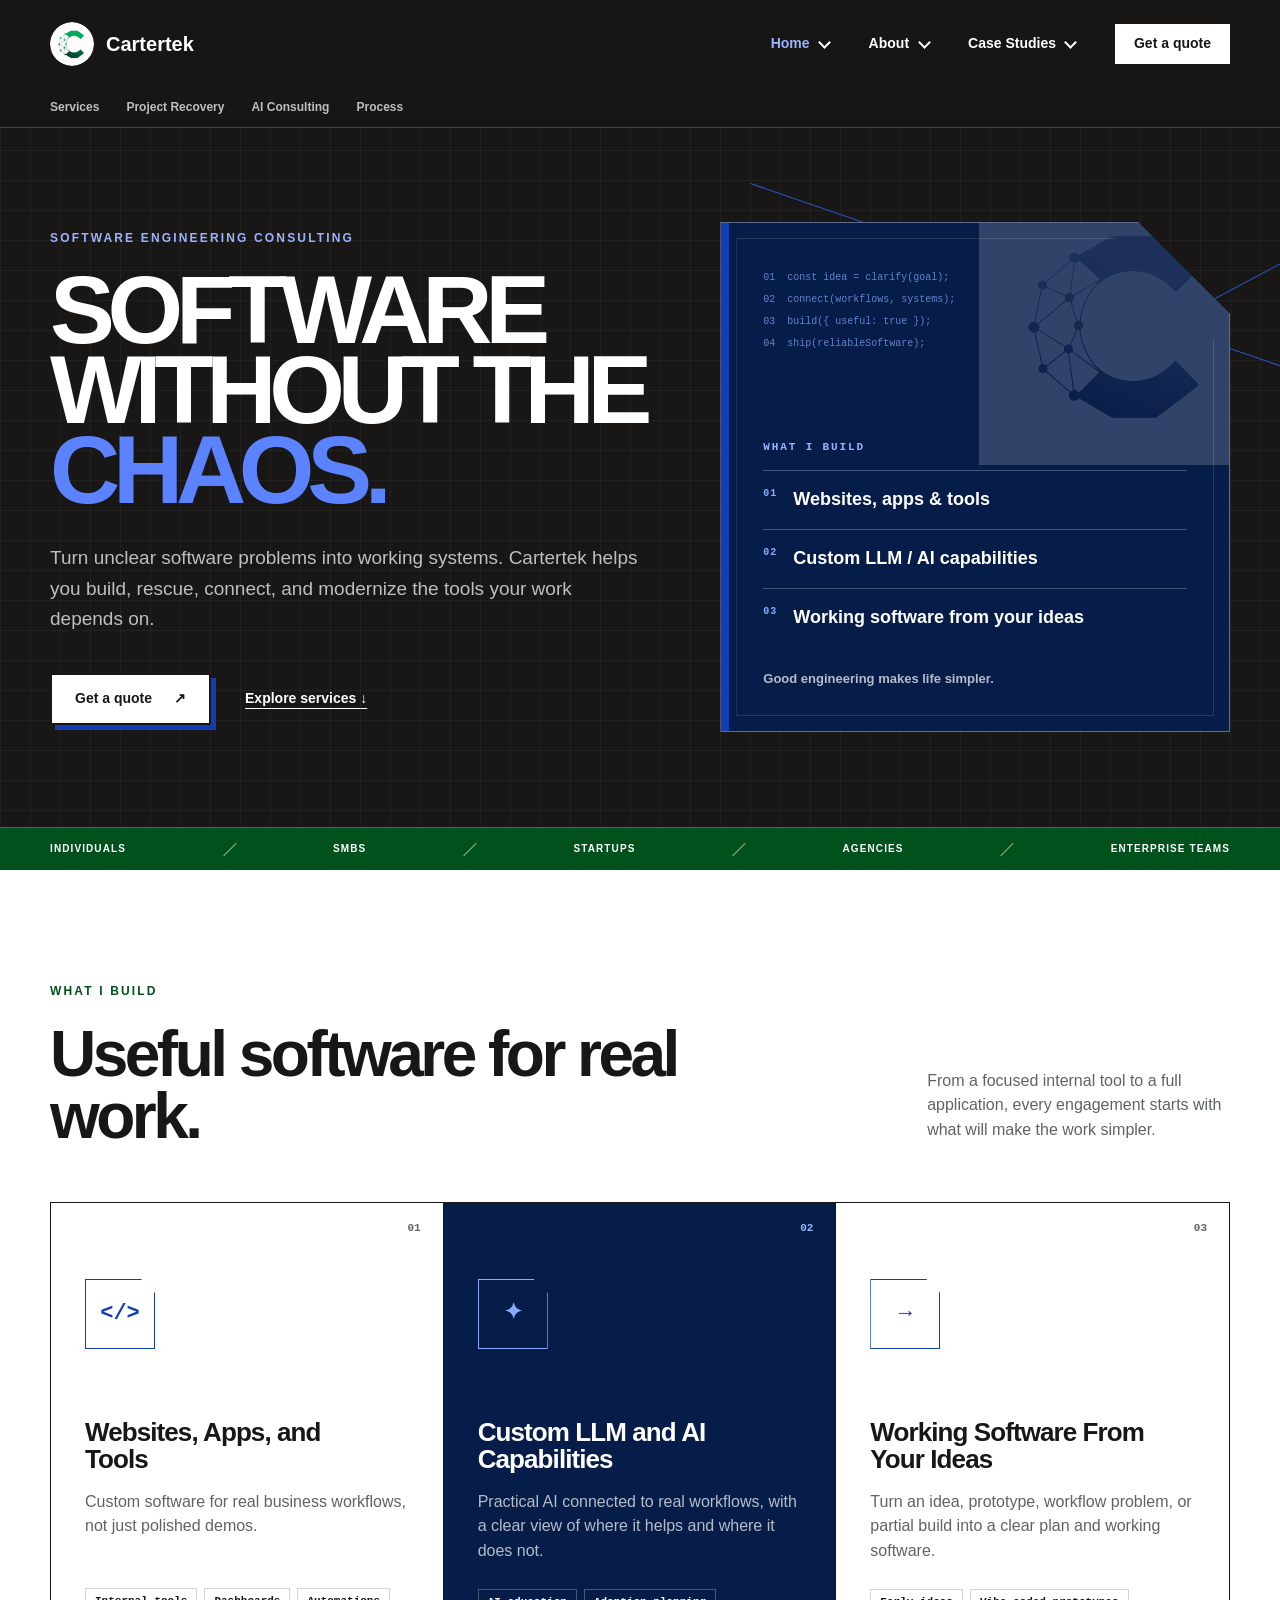
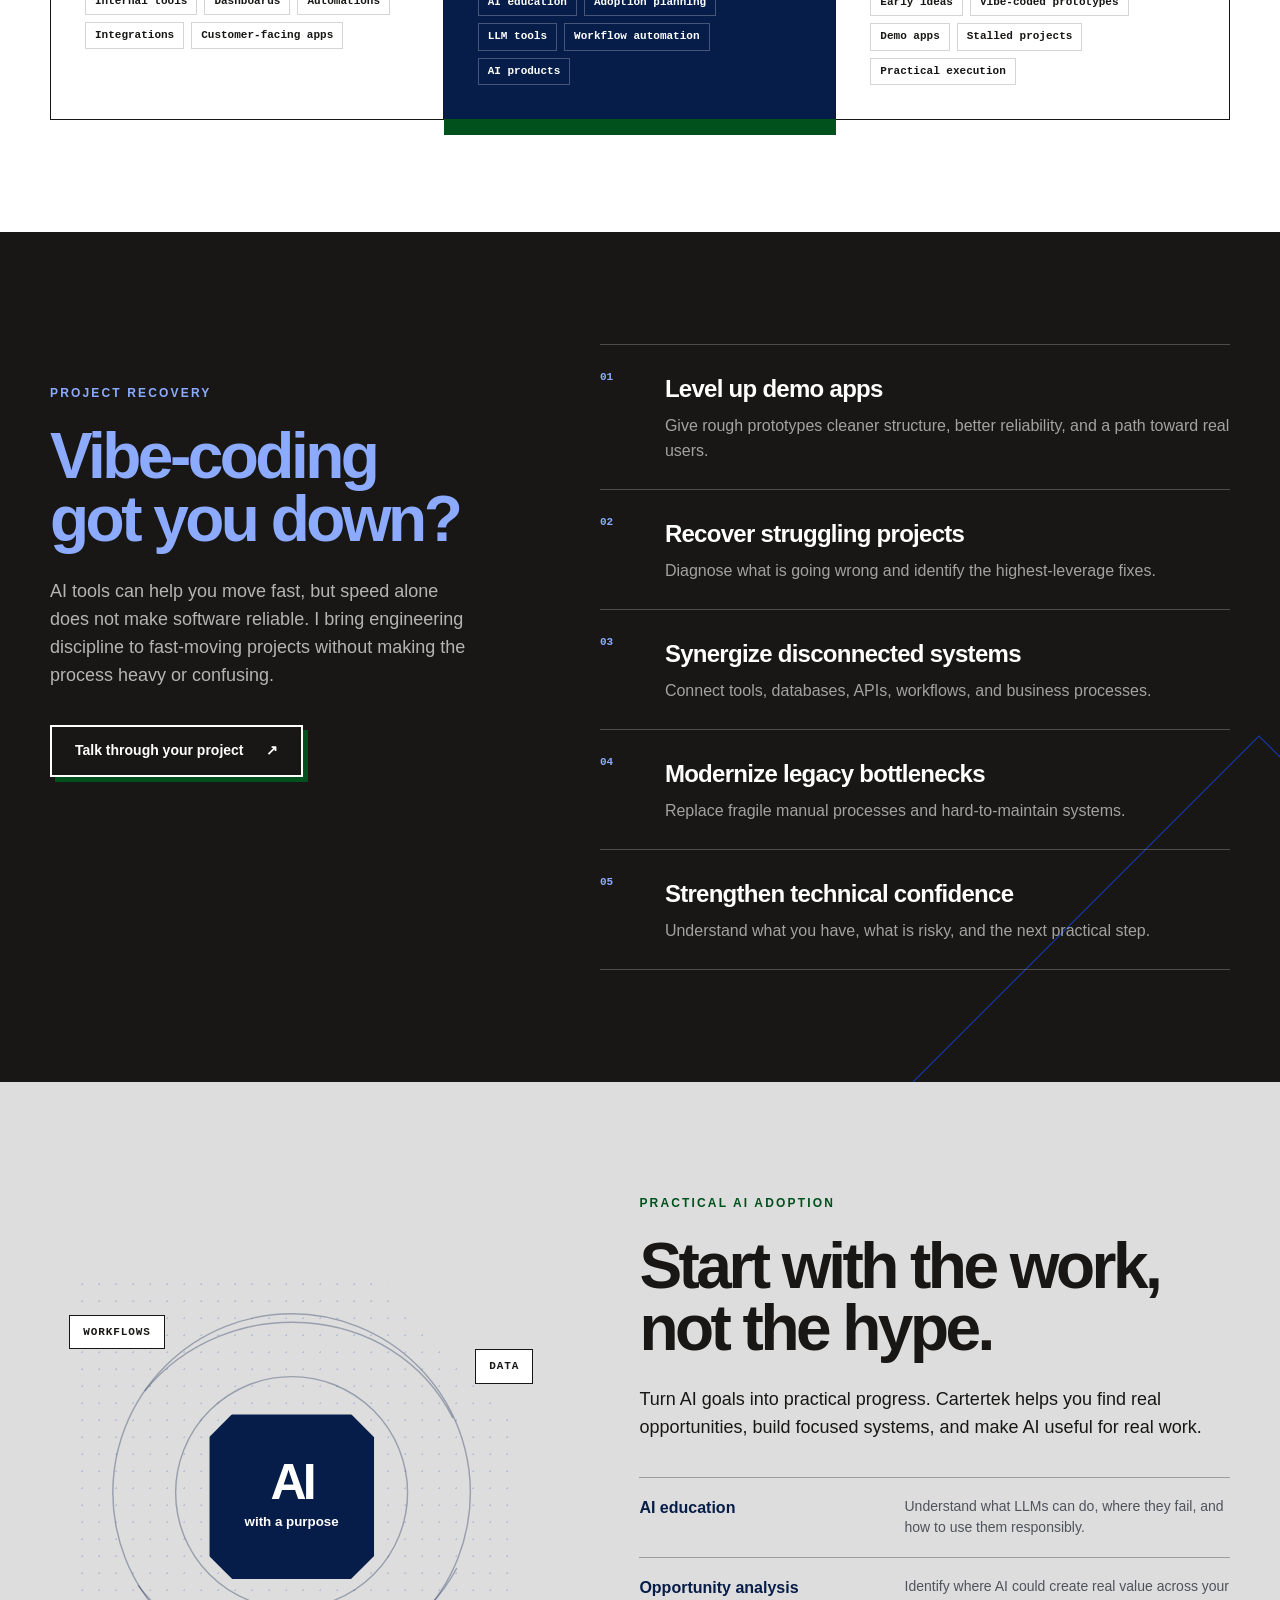
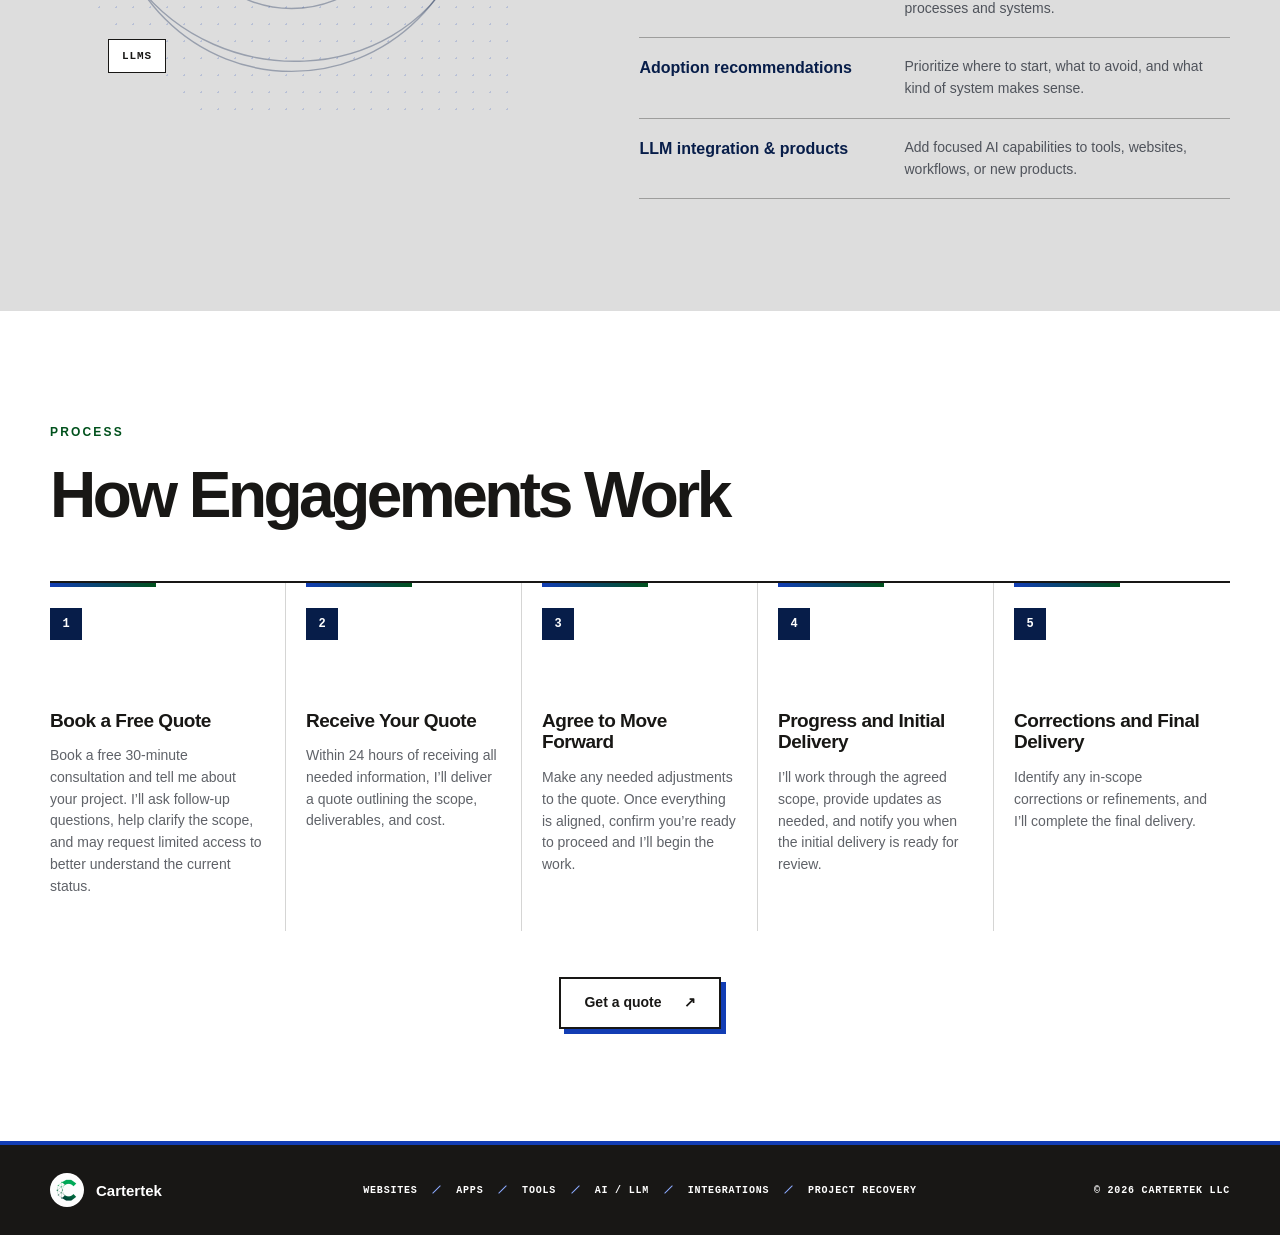
==== commit be82dbd6: "Improve copy on homepage" ====
--- a/index.html
+++ b/index.html
@@ -98,19 +98,6 @@
       </div>
     </section>
 
-    <section class="intro section">
-      <div class="shell split">
-        <div>
-          <p class="eyebrow">Start with the real problem</p>
-          <h2>Software projects do not have to feel overwhelming.</h2>
-        </div>
-        <div class="intro-copy">
-          <p>The hard part is turning a goal into something reliable, maintainable, and useful. I help clients clarify what they need, make practical technical decisions, and build software that supports the way their work actually gets done.</p>
-          <p class="pull-quote">Bring the idea, workflow, prototype, system, or mess. It does not need to be polished.</p>
-        </div>
-      </div>
-    </section>
-
     <section id="services" class="services section">
       <div class="shell">
         <div class="section-heading">
@@ -196,7 +183,7 @@
         <div class="ai-copy">
           <p class="eyebrow">Practical AI adoption</p>
           <h2>Start with the work, not the hype.</h2>
-          <p>Not every workflow needs an LLM. Not every AI idea is worth building. Cartertek helps you move from vague AI pressure to concrete technical options.</p>
+          <p>Turn AI goals into practical progress. Cartertek helps you find real opportunities, build focused systems, and make AI useful for real work.</p>
           <div class="ai-offers">
             <p><strong>AI education</strong><span>Understand what LLMs can do, where they fail, and how to use them responsibly.</span></p>
             <p><strong>Opportunity analysis</strong><span>Identify where AI could create real value across your processes and systems.</span></p>
--- a/styles.css
+++ b/styles.css
@@ -60,6 +60,7 @@
   border-radius: 50%;
   transition: width .25s ease, height .25s ease;
 }
+.site-header .brand-mark { aspect-ratio: 1; clip-path: circle(50%); }
 .site-header.is-scrolled .brand-mark { width: 36px; height: 36px; }
 .site-nav { display: flex; align-items: center; gap: 34px; }
 .site-nav a { font-size: 14px; font-weight: 700; text-decoration: none; }
@@ -160,14 +161,7 @@
 
 .split { display: grid; grid-template-columns: 1fr 1fr; gap: 9%; align-items: start; }
 h2 { margin: 0; font-size: clamp(42px, 5vw, 70px); line-height: .98; letter-spacing: -.055em; }
-.intro {
-  background-color: var(--gray);
-  background-image: radial-gradient(rgba(7,29,73,.14) 1px, transparent 1px);
-  background-size: 18px 18px;
-}
-.intro .split > div:first-child { padding: 36px; background: var(--paper); border-left: 7px solid var(--cobalt); }
-.intro-copy { padding-top: 38px; font-size: 19px; }
-.intro-copy > p:first-child { margin-top: 0; }
+
 .pull-quote { margin: 34px 0 0; padding: 22px 0 0 28px; border-top: 1px solid rgba(24,23,21,.35); border-left: 5px solid var(--green); font-weight: 800; }
 .section-heading { display: grid; grid-template-columns: 1.7fr .7fr; gap: 12%; align-items: end; margin-bottom: 54px; }
 .section-heading > p { margin: 0 0 5px; color: var(--muted); }
@@ -307,7 +301,7 @@
   background-image: linear-gradient(rgba(255,255,255,.045) 1px, transparent 1px), linear-gradient(90deg, rgba(255,255,255,.045) 1px, transparent 1px);
   background-size: 30px 30px;
 }
-.quote-grid { display: grid; grid-template-columns: .72fr 1.28fr; gap: 7%; align-items: start; }
+.quote-grid { display: grid; grid-template-columns: minmax(0, 1fr) minmax(0, 440px); gap: clamp(48px, 7vw, 96px); align-items: start; }
 .quote-grid > * { min-width: 0; }
 .quote-copy { position: sticky; top: 105px; max-width: 100%; }
 .quote-copy h1 { font-size: clamp(48px, 5.5vw, 78px); }
@@ -321,7 +315,7 @@
 .quote-copy .consultant strong { color: var(--paper); }
 .booking-card {
   min-height: 720px; padding: 18px; color: var(--ink); background: rgba(255,255,255,.86);
-  width: 100%; max-width: 100%; overflow: hidden;
+  justify-self: end; width: min(100%, 440px); max-width: 100%; overflow: hidden;
   border: 1px solid rgba(24,23,21,.14); border-radius: 8px; box-shadow: 0 18px 48px rgba(7,29,73,.13);
 }
 .booking-card-heading {
@@ -330,10 +324,10 @@
 }
 .booking-card-heading .eyebrow { margin: 0; }
 .booking-embed {
-  max-width: 100%; margin-top: 18px; overflow: hidden; background: var(--paper);
+  width: 402px; max-width: 100%; margin-top: 18px; overflow: hidden; background: var(--paper);
   border: 1px solid rgba(24,23,21,.12); border-radius: 8px;
 }
-#inline-widget-30-minute-quote { width: 100%; max-width: 100%; min-height: 680px; overflow: hidden; background: var(--paper); }
+#inline-widget-30-minute-quote { width: 400px; max-width: 100%; min-height: 680px; overflow: hidden; background: var(--paper); }
 #inline-widget-30-minute-quote iframe { display: block; width: 100% !important; max-width: 100%; min-height: 680px; border: 0; }
 .booking-card noscript a { color: var(--cobalt); font-weight: 800; }
 .reveal-ready .reveal { opacity: 0; transform: translateY(22px); transition: opacity .65s ease, transform .65s ease; }
@@ -369,7 +363,6 @@
   .hero-grid { grid-template-columns: 1fr; padding-block: 90px 70px; }
   .hero-panel { min-height: 480px; max-width: 550px; width: 100%; margin-inline: auto; }
   .split, .section-heading, .recovery-grid, .ai-grid, .contact-card, .page-hero-grid, .profile-grid, .quote-grid { grid-template-columns: 1fr; }
-  .intro-copy { padding-top: 0; }
   .section-heading { gap: 25px; }
   .section-heading > p { max-width: 560px; }
   .service-grid { grid-template-columns: 1fr; border: 0; gap: 16px; }
@@ -389,6 +382,7 @@
   .profile-mark { max-width: 500px; }
   .quote-copy { position: static; }
   .quote-grid { gap: 60px; }
+  .booking-card { justify-self: start; }
   .footer-grid { grid-template-columns: 1fr; text-align: center; }
   .footer-brand { margin-inline: auto; }
   .footer-grid > p:last-child { text-align: center; }
@@ -411,8 +405,6 @@
   .hero-panel li { font-size: 15px; }
   .audience-strip .shell { justify-content: center; flex-wrap: wrap; padding: 11px 0; gap: 8px 14px; }
   .audience-strip i { width: 10px; }
-  .intro .split > div:first-child { padding: 28px 24px; }
-  .intro-copy { font-size: 17px; }
   .service-card { padding: 27px; }
   .ai-offers p { grid-template-columns: 1fr; gap: 5px; }
   .process-list { grid-template-columns: 1fr; }
